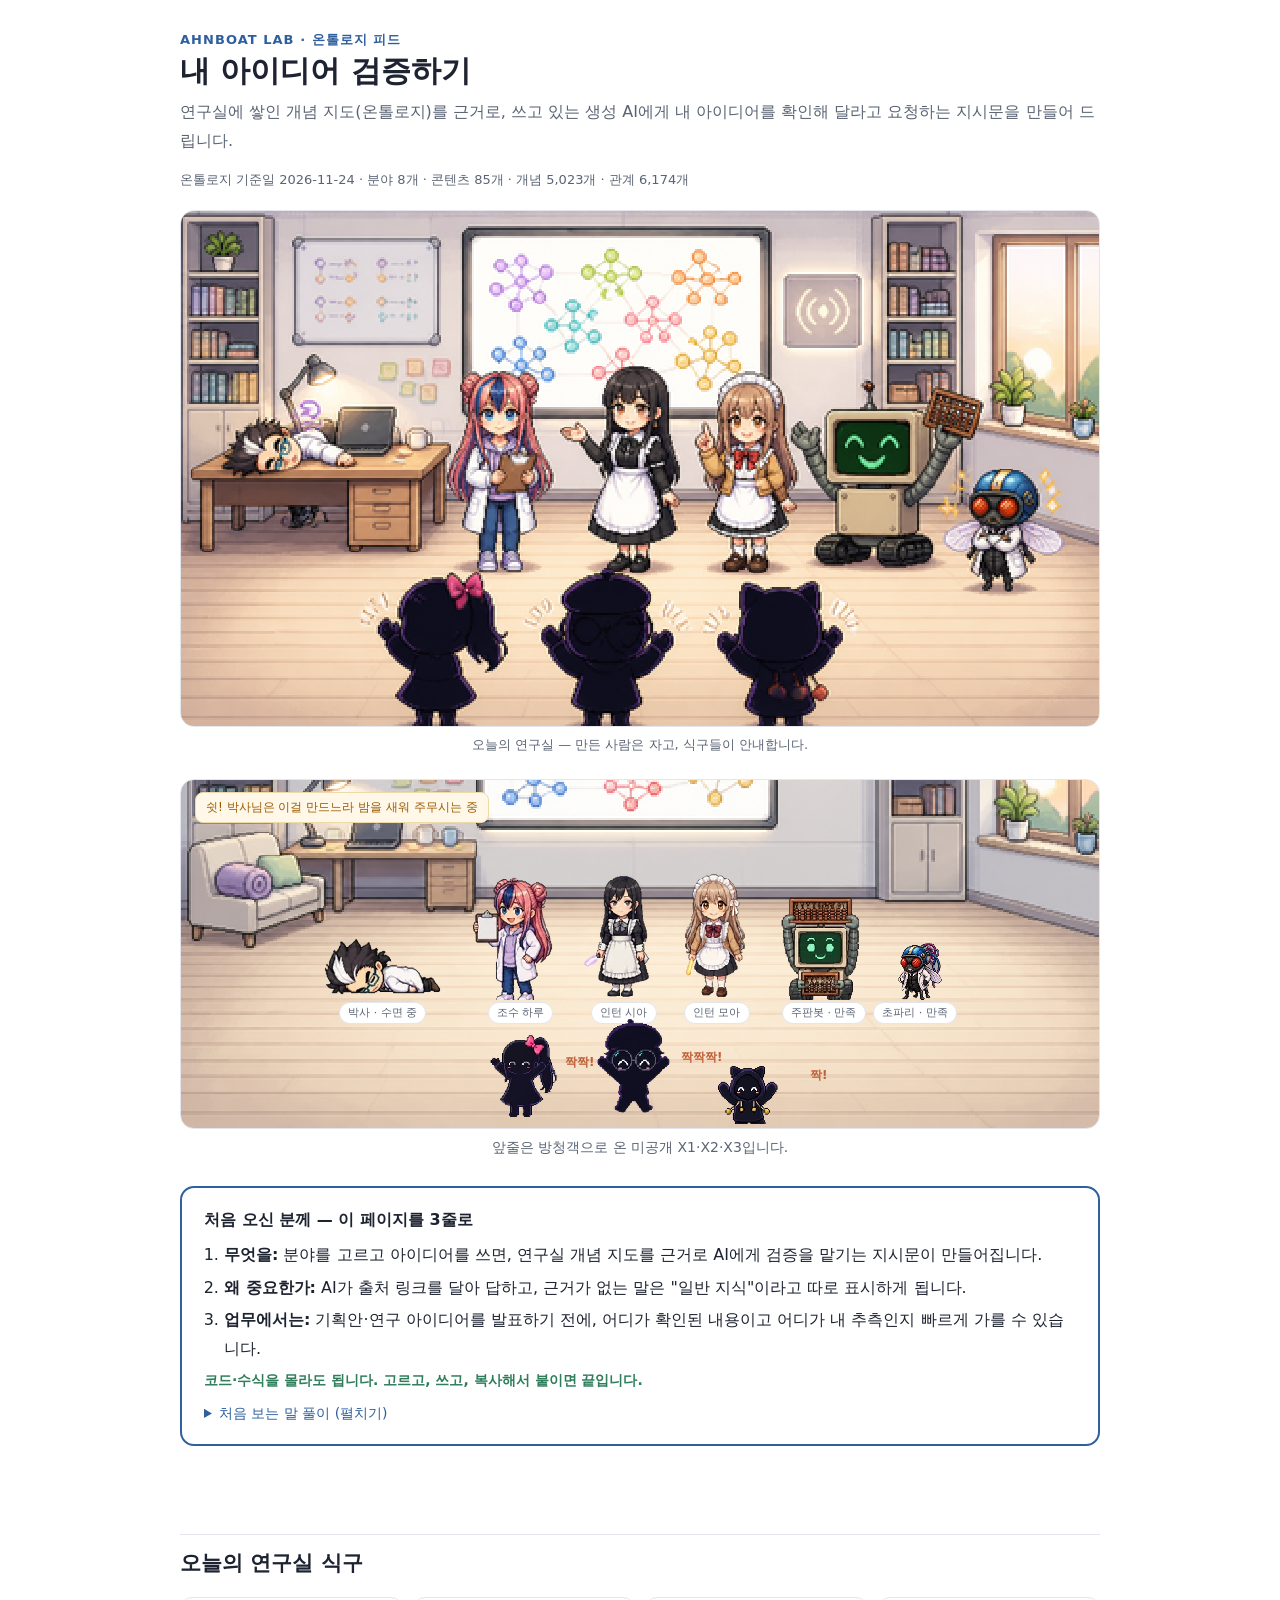
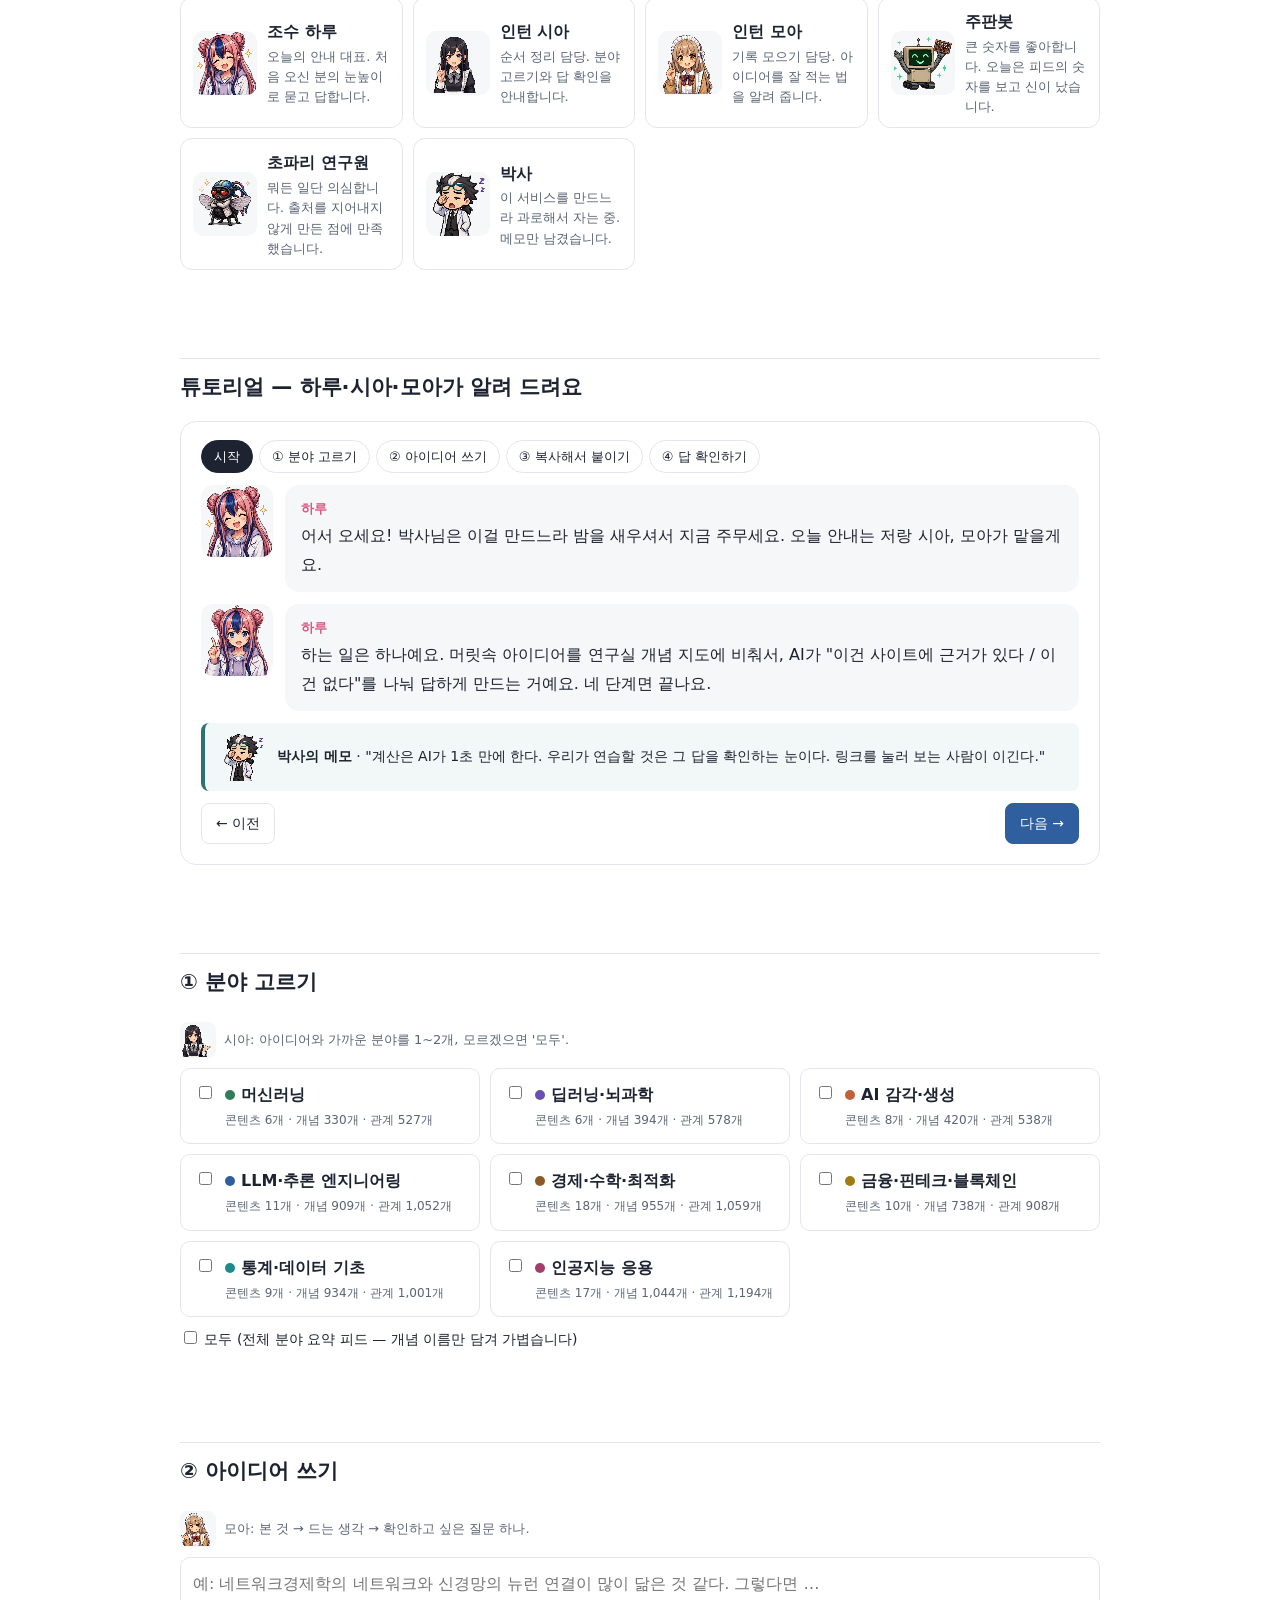
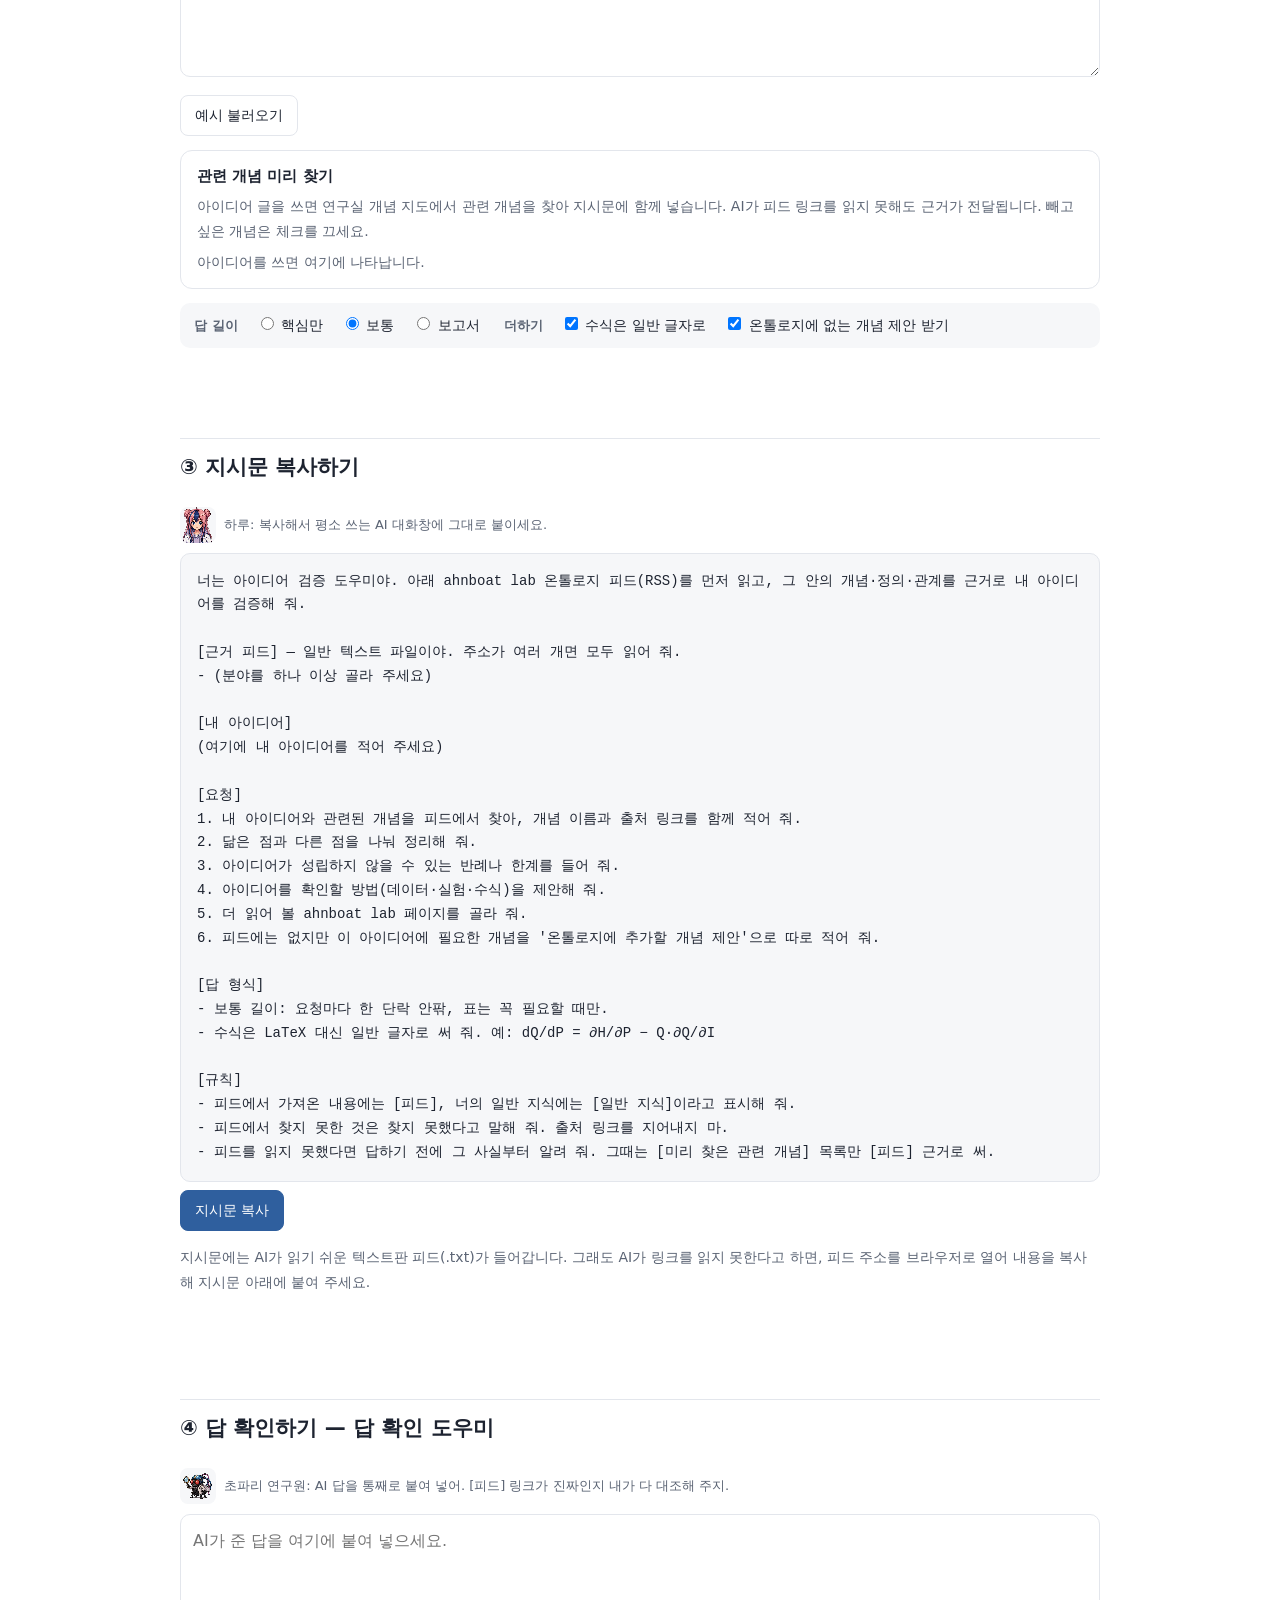
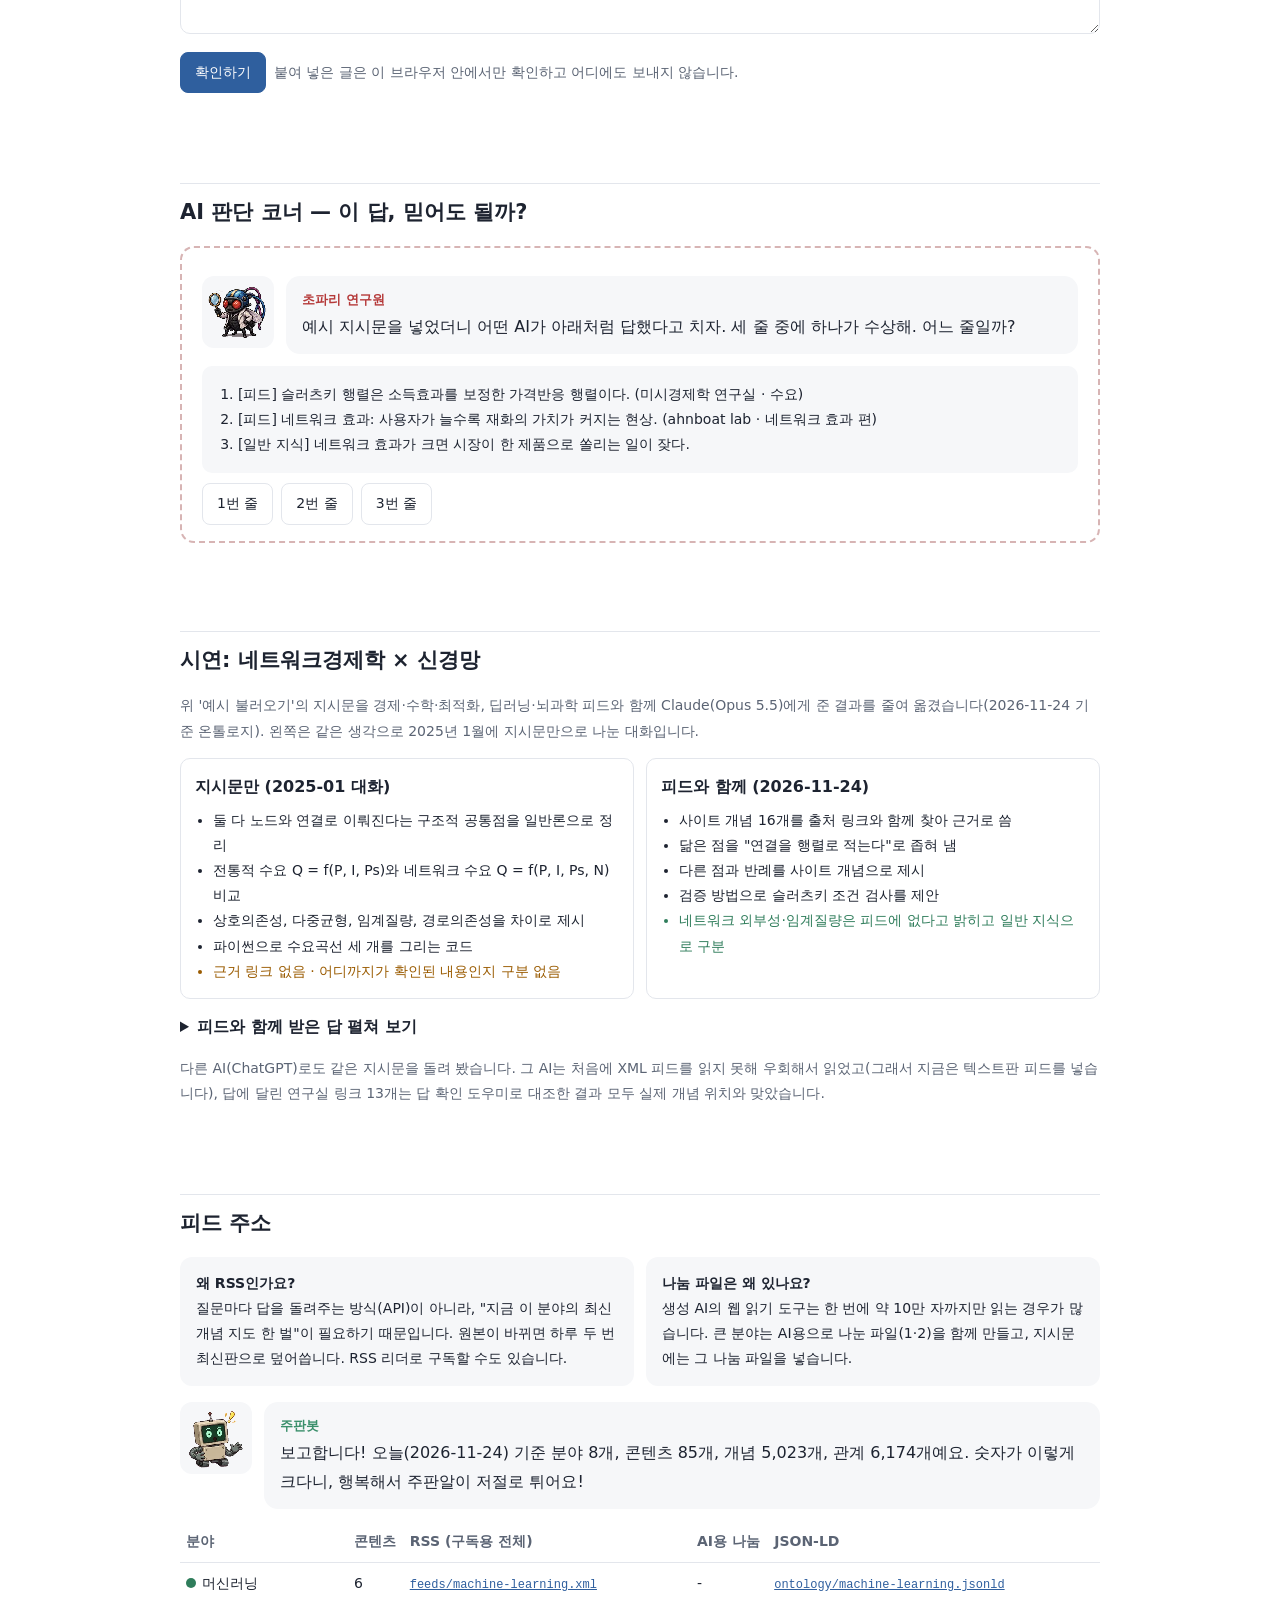
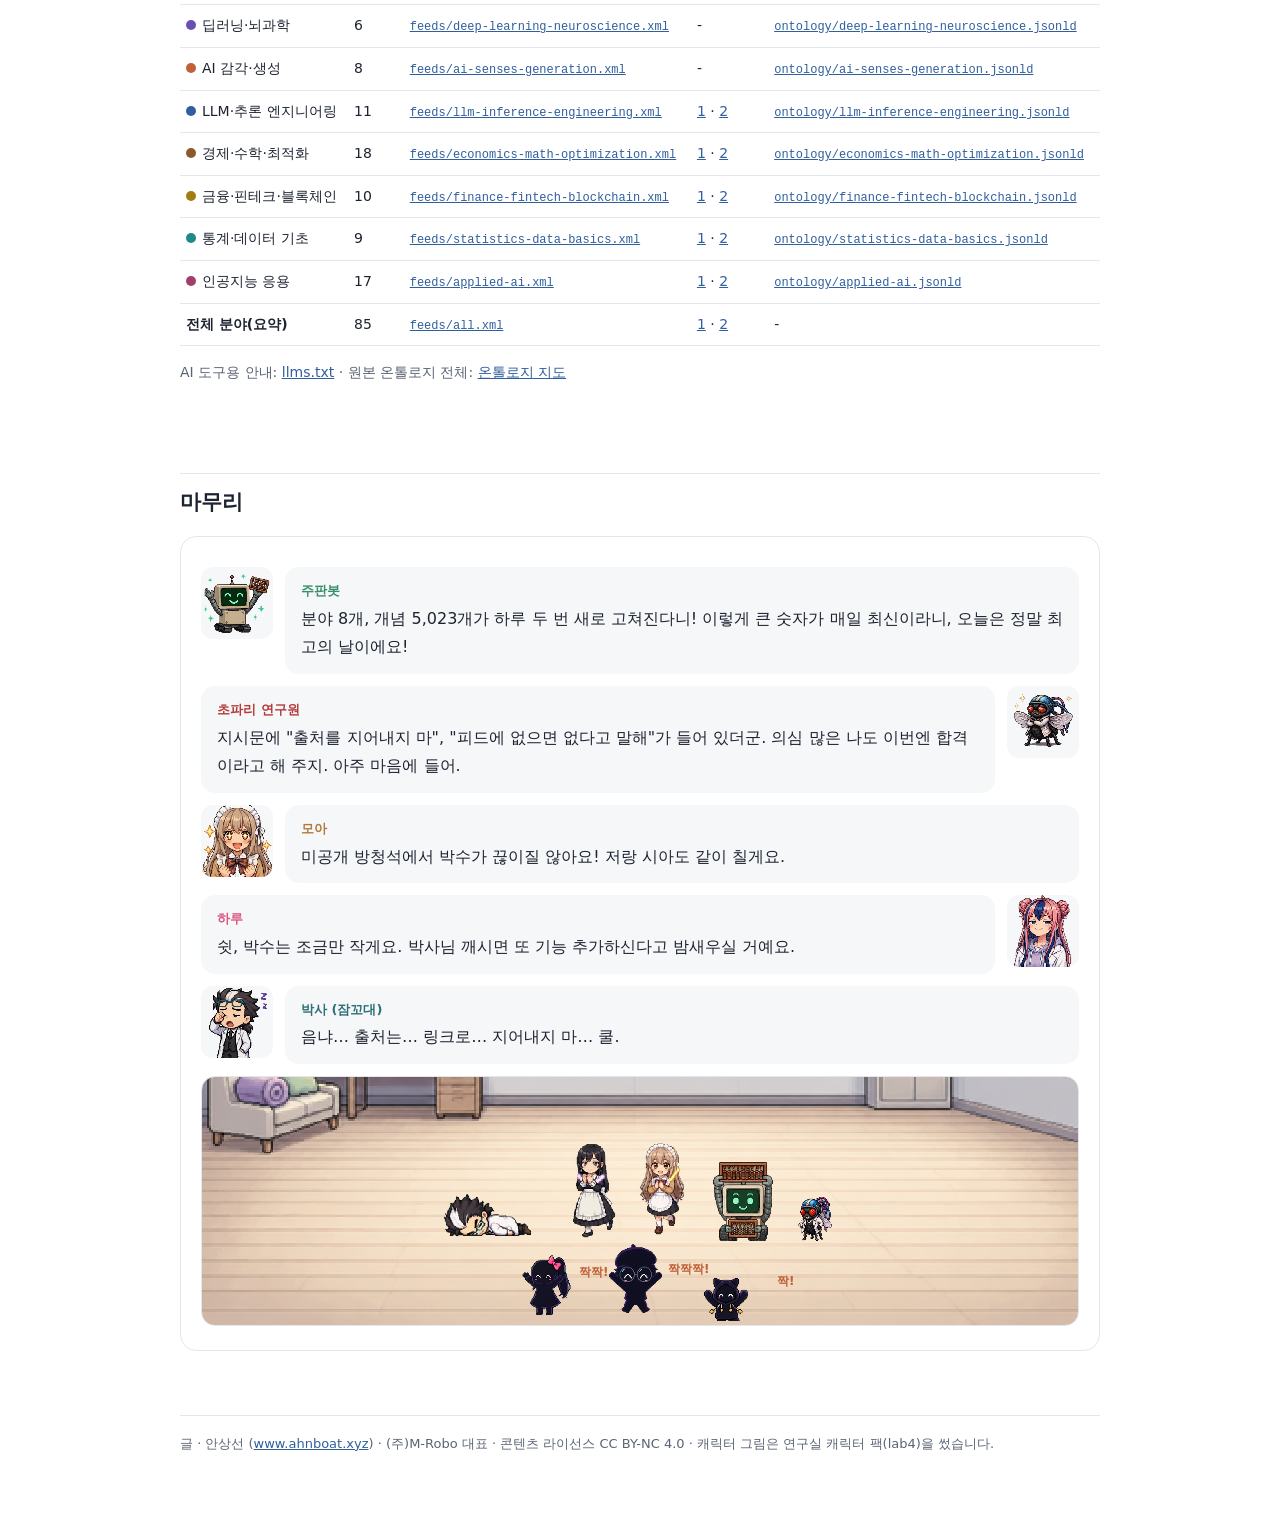
==== index.html @ a8c23343 "ChatGPT 시험 반영: 텍스트판 피드, 관련 개념 미리 찾기(지시문에 직접 넣기), 답 형식 선택, 답 확인 도우미, 시연 문장 바로잡기" ====
<!DOCTYPE html>
<html lang="ko">
<head>
<meta charset="utf-8">
<meta name="viewport" content="width=device-width, initial-scale=1">
<title>내 아이디어 검증하기 — ahnboat lab 온톨로지 피드</title>
<meta name="description" content="ahnboat lab 공개 콘텐츠의 최신 온톨로지를 분야별 RSS로 받아, 생성 AI에게 내 아이디어를 검증해 달라고 요청하는 지시문을 만듭니다. 하루·시아·모아가 사용법을 안내합니다.">
<meta property="og:title" content="내 아이디어 검증하기 — ahnboat lab 온톨로지 피드">
<meta property="og:description" content="분야를 고르고 아이디어를 쓰면, 연구실 개념 지도를 근거로 AI에게 검증을 맡기는 지시문이 만들어집니다.">
<meta property="og:image" content="https://adminmrobo.github.io/ahnboat_ontology_feed/assets/og.png">
<meta property="og:type" content="website">
<link rel="alternate" type="application/rss+xml" title="ahnboat lab 온톨로지 — 전체 분야" href="feeds/all.xml">
<style>
  :root { --ink:#1d2330; --sub:#5b6474; --line:#e3e6ec; --soft:#f6f7f9; --accent:#2f5f9e;
          --asst:#d9577f; --sia:#3f4654; --moa:#b07a3c; --robo:#3a8f6b; --fly:#b53a3a; --doc:#2f6f78; }
  * { box-sizing:border-box; }
  html { scroll-behavior:smooth; }
  body { margin:0; background:#fff; color:var(--ink); font:16px/1.8 "Pretendard","Apple SD Gothic Neo","Malgun Gothic",system-ui,sans-serif; }
  main { max-width:960px; margin:0 auto; padding:28px 20px 80px; }
  h1 { font-size:30px; line-height:1.35; margin:0 0 6px; }
  h2 { font-size:21px; margin:88px 0 14px; padding-top:10px; border-top:1px solid var(--line); }
  h3 { font-size:16px; margin:0 0 6px; }
  .kicker { font-size:13px; letter-spacing:.08em; color:var(--accent); font-weight:700; }
  .lead { color:var(--sub); margin:0 0 6px; }
  .meta { font-size:13px; color:var(--sub); }
  .note { font-size:14px; color:var(--sub); }
  a { color:var(--accent); }
  .px { image-rendering:pixelated; image-rendering:crisp-edges; }
  .cover { margin:18px 0 0; }
  .cover img { display:block; width:100%; height:auto; aspect-ratio:16/9; border-radius:14px; border:1px solid var(--line); image-rendering:pixelated; }
  .cover figcaption { font-size:13px; color:var(--sub); text-align:center; margin-top:6px; }

  /* 무대 */
  .stage { position:relative; height:350px; margin:22px 0 6px; border-radius:14px; background:linear-gradient(#fff 0 72%, #f3f1ec 72% 100%); border:1px solid var(--line); overflow:hidden; }
  .stage .row { position:absolute; left:0; right:0; display:flex; align-items:flex-end; justify-content:center; gap:6px; }
  .stage .back { bottom:104px; }
  .stage .front { bottom:4px; gap:26px; }
  .spr { background-repeat:no-repeat; flex:none; }
  .fig { position:relative; display:flex; flex-direction:column; align-items:center; }
  .tag { font-size:11px; color:var(--sub); background:#fff; border:1px solid var(--line); border-radius:99px; padding:0 8px; margin-top:2px; white-space:nowrap; }
  .zzz { position:absolute; left:62%; bottom:58px; font-weight:800; color:#6a4fb3; pointer-events:none; }
  .zzz span { position:absolute; opacity:0; animation:zz 3s infinite; }
  .zzz span:nth-child(2) { animation-delay:1s; } .zzz span:nth-child(3) { animation-delay:2s; }
  @keyframes zz { 0% { opacity:0; transform:translate(0,10px) scale(.7); } 30% { opacity:1; } 100% { opacity:0; transform:translate(18px,-34px) scale(1.25); } }
  .clap { position:absolute; bottom:42%; right:-34px; font-size:12px; font-weight:700; color:#c0613a; animation:pop 1.2s infinite; }
  @keyframes pop { 0%,100% { transform:translateY(0); opacity:.4; } 50% { transform:translateY(-6px); opacity:1; } }
  .sign { position:absolute; left:14px; top:12px; font-size:12px; background:#fff7e8; color:#9a5b00; border:1px solid #f0d9a8; border-radius:8px; padding:4px 10px; }

  /* 3줄 상자 */
  .three { border:2px solid var(--accent); border-radius:14px; padding:18px 22px; margin-top:26px; }
  .three ol { margin:6px 0 4px; padding-left:20px; }
  .three li { margin:4px 0; }
  .three .free { font-size:14px; color:#2f7d5b; font-weight:600; }
  details.abbr { margin-top:8px; font-size:14px; }
  details.abbr summary { cursor:pointer; color:var(--accent); }
  details.abbr dl { display:grid; grid-template-columns:110px 1fr; gap:4px 12px; margin:8px 0 0; }
  details.abbr dt { font-weight:700; }
  details.abbr dd { margin:0; color:var(--sub); }

  /* 등장인물 */
  .cast { display:grid; grid-template-columns:repeat(auto-fill,minmax(210px,1fr)); gap:10px; }
  .who { display:flex; gap:10px; align-items:center; border:1px solid var(--line); border-radius:12px; padding:10px 12px; }
  .who img { width:64px; height:64px; border-radius:10px; background:var(--soft); flex:none; }
  .who b { display:block; }
  .who span { font-size:13px; color:var(--sub); line-height:1.55; display:block; }

  /* 말풍선 */
  .say { display:flex; gap:12px; align-items:flex-start; margin:12px 0; }
  .say img { width:72px; height:72px; border-radius:12px; background:var(--soft); flex:none; }
  .say .bub { position:relative; background:var(--soft); border-radius:14px; padding:12px 16px; flex:1; }
  .say .bub b { display:block; font-size:13px; margin-bottom:2px; }
  .say.r { flex-direction:row-reverse; }
  .c-asst b { color:var(--asst); } .c-sia b { color:var(--sia); } .c-moa b { color:var(--moa); }
  .c-robo b { color:var(--robo); } .c-fly b { color:var(--fly); } .c-doc b { color:var(--doc); }

  /* 튜토리얼 */
  .tut { border:1px solid var(--line); border-radius:16px; padding:18px 20px 20px; }
  .tabs { display:flex; gap:6px; flex-wrap:wrap; margin-bottom:6px; }
  .tabs button { border-radius:99px; padding:4px 12px; font-size:13px; }
  .tabs button.on { background:var(--ink); color:#fff; border-color:var(--ink); }
  .tstep { display:none; }
  .tstep.on { display:block; }
  .tnav { display:flex; justify-content:space-between; margin-top:12px; gap:8px; flex-wrap:wrap; }
  .memo { background:#f2f7f7; border-left:4px solid var(--doc); border-radius:8px; padding:10px 14px; font-size:14px; margin-top:10px; display:flex; gap:10px; align-items:center; }
  .memo img { width:48px; height:48px; flex:none; }

  /* 도구 */
  .tool { scroll-margin-top:16px; border-radius:14px; transition:box-shadow .3s, background .3s; padding:2px 0; }
  .tool.flash { box-shadow:0 0 0 4px #ffd36b; background:#fffbea; }
  .fields { display:grid; grid-template-columns:repeat(auto-fill,minmax(260px,1fr)); gap:10px; }
  .field { border:1px solid var(--line); border-radius:10px; padding:12px 14px; cursor:pointer; display:flex; gap:10px; align-items:flex-start; background:#fff; }
  .field:hover { border-color:#c4cad6; }
  .field.on { border-color:var(--accent); background:#f3f7fd; }
  .field input { margin-top:5px; }
  .dot { width:10px; height:10px; border-radius:50%; display:inline-block; margin-right:6px; }
  .field .name { font-weight:600; }
  .field .n { font-size:12px; color:var(--sub); }
  .all { display:block; margin:10px 0 0; font-size:14px; }
  .warn { font-size:13px; color:#9a5b00; background:#fff7e8; border-radius:8px; padding:8px 12px; margin-top:10px; display:none; }
  textarea { width:100%; min-height:120px; font:inherit; padding:12px; border:1px solid var(--line); border-radius:10px; resize:vertical; }
  .row2 { display:flex; gap:8px; flex-wrap:wrap; margin-top:8px; align-items:center; }
  button { font:inherit; font-size:14px; border:1px solid var(--line); background:#fff; border-radius:8px; padding:7px 14px; cursor:pointer; color:var(--ink); }
  button.primary { background:var(--accent); border-color:var(--accent); color:#fff; }
  button:hover { filter:brightness(0.97); }
  pre { white-space:pre-wrap; word-break:break-word; background:var(--soft); border:1px solid var(--line); border-radius:10px; padding:16px; font:14px/1.7 ui-monospace,"D2Coding",Menlo,monospace; margin:0; }
  .hint { font-size:13px; color:var(--sub); display:flex; gap:8px; align-items:center; margin:4px 0 10px; }
  .hint img { width:36px; height:36px; border-radius:8px; background:var(--soft); }

  /* 관련 개념 미리 찾기 · 답 형식 · 답 확인 도우미 */
  .found { margin-top:14px; border:1px solid var(--line); border-radius:12px; padding:12px 16px; }
  .found h3 { font-size:15px; margin:0 0 4px; }
  .found .list { display:grid; gap:4px; margin-top:6px; font-size:14px; }
  .found label { display:flex; gap:8px; align-items:flex-start; line-height:1.5; }
  .found label small { color:var(--sub); }
  .found .other { margin-top:10px; padding-top:8px; border-top:1px dashed var(--line); }
  .found .addf { font-size:12px; padding:1px 8px; margin-left:4px; }
  .fmt { margin-top:14px; display:flex; gap:8px 18px; flex-wrap:wrap; font-size:14px; align-items:center; background:var(--soft); border-radius:10px; padding:10px 14px; }
  .fmt b { font-size:13px; color:var(--sub); }
  .chk table { margin-top:10px; }
  .chk .st { white-space:nowrap; font-weight:700; }
  .ok { color:#2f7d5b; } .mid { color:#9a5b00; } .bad { color:#b53a3a; }
  .tally { display:flex; gap:10px; flex-wrap:wrap; margin-top:10px; }
  .tally span { background:var(--soft); border-radius:99px; padding:2px 12px; font-size:13px; }

  /* AI 판단 코너 */
  .judge { border:2px dashed #d7b4b4; border-radius:14px; padding:16px 20px; }
  .ans { background:var(--soft); border-radius:10px; padding:12px 16px; font-size:14px; }
  .ans ol { margin:4px 0; padding-left:20px; }
  .opts { display:flex; gap:8px; flex-wrap:wrap; margin-top:10px; }
  .fb { display:none; margin-top:10px; }

  table { width:100%; border-collapse:collapse; font-size:14px; }
  th, td { text-align:left; padding:8px 6px; border-bottom:1px solid var(--line); vertical-align:top; }
  th { color:var(--sub); font-weight:600; }
  td code { font-size:12px; word-break:break-all; }
  .cmp { display:grid; grid-template-columns:1fr 1fr; gap:12px; }
  .cmp > div { border:1px solid var(--line); border-radius:10px; padding:14px; font-size:14px; }
  .why { display:grid; grid-template-columns:1fr 1fr; gap:12px; }
  .why > div { background:var(--soft); border-radius:12px; padding:14px 16px; font-size:14px; }

  /* 아웃트로 */
  .outro { border-radius:16px; border:1px solid var(--line); padding:18px 20px; }
  .outro .stage { height:250px; margin-top:12px; }
  .outro .stage .back { bottom:84px; }

  footer { margin-top:64px; font-size:13px; color:var(--sub); border-top:1px solid var(--line); padding-top:16px; }
  @media (max-width:860px) { .cmp, .why { grid-template-columns:1fr; } }
  @media (max-width:640px) {
    h1 { font-size:24px; } h2 { margin-top:64px; }
    .stage { height:220px; } .outro .stage { height:190px; }
    .stage .back { bottom:62px; } .outro .stage .back { bottom:52px; }
    .stage .tag { display:none; } .stage .front { gap:30px; } .zzz { bottom:20px; font-size:11px; } .clap { font-size:10px; right:-26px; }
    .legend { display:block !important; }
    .say img { width:56px; height:56px; }
  }
  @media (prefers-reduced-motion: reduce) { .zzz span, .clap { animation:none; opacity:1; } html { scroll-behavior:auto; } }
</style>
</head>
<body>
<main>
  <div class="kicker">AHNBOAT LAB · 온톨로지 피드</div>
  <h1>내 아이디어 검증하기</h1>
  <p class="lead">연구실에 쌓인 개념 지도(온톨로지)를 근거로, 쓰고 있는 생성 AI에게 내 아이디어를 확인해 달라고 요청하는 지시문을 만들어 드립니다.</p>
  <p class="meta" id="meta">온톨로지 기준일을 불러오는 중…</p>

  <figure class="cover">
    <img src="assets/cover.webp" width="480" height="270" alt="밤새 서비스를 만든 박사는 책상에 엎드려 자고, 하루·시아·모아가 개념 지도 화면 앞에서 안내하고, 주판봇과 초파리 연구원이 만족해하며, 미공개 X1·X2·X3이 박수를 치는 연구실 픽셀 그림">
    <figcaption>오늘의 연구실 — 만든 사람은 자고, 식구들이 안내합니다.</figcaption>
  </figure>

  <!-- 히어로 무대 -->
  <div class="stage" id="hero" aria-label="연구실 무대: 하루·시아·모아가 안내하고, 주판봇과 초파리 연구원이 만족해하며, 미공개 X1·X2·X3이 박수를 칩니다. 박사는 뒤에서 자고 있습니다.">
    <div class="sign">쉿! 박사님은 이걸 만드느라 밤을 새워 주무시는 중</div>
    <div class="row back">
      <div class="fig" style="margin-right:18px"><div class="spr px" data-s="doc" data-f="8" data-r="1.00"></div><div class="zzz"><span>Z</span><span>z</span><span>Z</span></div><div class="tag">박사 · 수면 중</div></div>
      <div class="fig"><div class="spr px" data-s="asst" data-f="3,4" data-fps="1.5" data-r="0.90"></div><div class="tag">조수 하루</div></div>
      <div class="fig"><div class="spr px" data-s="sia" data-f="1,2,3,4" data-fps="2" data-r="0.88"></div><div class="tag">인턴 시아</div></div>
      <div class="fig"><div class="spr px" data-s="moa" data-f="1,2,3,4" data-fps="2" data-r="0.84"></div><div class="tag">인턴 모아</div></div>
      <div class="fig" style="margin-left:14px"><div class="spr px" data-s="robo" data-f="1,2,3,4" data-fps="4" data-r="0.72"></div><div class="tag">주판봇 · 만족</div></div>
      <div class="fig"><div class="spr px" data-s="fly" data-f="1,2" data-fps="1.5" data-r="0.41"></div><div class="tag">초파리 · 만족</div></div>
    </div>
    <div class="row front">
      <div class="fig"><span class="clap" >짝짝!</span><div class="spr px" data-s="x1" data-f="5,6,7,8" data-fps="5" data-r="0.62"></div></div>
      <div class="fig"><span class="clap" style="animation-delay:.3s">짝짝짝!</span><div class="spr px" data-s="x2" data-f="5,6,7,8" data-fps="5" data-r="0.68"></div></div>
      <div class="fig"><span class="clap" style="animation-delay:.6s">짝!</span><div class="spr px" data-s="x3" data-f="5,6,7,8" data-fps="5" data-r="0.46"></div></div>
    </div>
  </div>
  <p class="note" style="text-align:center;margin:0"><span class="legend" style="display:none">왼쪽부터 박사(수면 중) · 조수 하루 · 인턴 시아 · 인턴 모아 · 주판봇 · 초파리 연구원. </span>앞줄은 방청객으로 온 미공개 X1·X2·X3입니다.</p>

  <!-- 처음 오신 분께 -->
  <section class="three">
    <h3>처음 오신 분께 — 이 페이지를 3줄로</h3>
    <ol>
      <li><b>무엇을:</b> 분야를 고르고 아이디어를 쓰면, 연구실 개념 지도를 근거로 AI에게 검증을 맡기는 지시문이 만들어집니다.</li>
      <li><b>왜 중요한가:</b> AI가 출처 링크를 달아 답하고, 근거가 없는 말은 "일반 지식"이라고 따로 표시하게 됩니다.</li>
      <li><b>업무에서는:</b> 기획안·연구 아이디어를 발표하기 전에, 어디가 확인된 내용이고 어디가 내 추측인지 빠르게 가를 수 있습니다.</li>
    </ol>
    <div class="free">코드·수식을 몰라도 됩니다. 고르고, 쓰고, 복사해서 붙이면 끝입니다.</div>
    <details class="abbr">
      <summary>처음 보는 말 풀이 (펼치기)</summary>
      <dl>
        <dt>온톨로지</dt><dd>개념과 개념 사이의 관계를 적어 둔 지도. 예: "역전파는 경사하강법보다 먼저 알아야 한다".</dd>
        <dt>RSS</dt><dd>사이트가 "지금 최신 내용은 이것"이라고 내놓는 정해진 형식의 파일. 뉴스 구독에 흔히 씁니다.</dd>
        <dt>JSON-LD</dt><dd>같은 내용을 기계가 읽기 좋게 적은 형식. 사람은 RSS만 쓰면 됩니다.</dd>
        <dt>생성 AI</dt><dd>ChatGPT, Claude, Gemini처럼 글로 답하는 AI.</dd>
      </dl>
    </details>
  </section>

  <!-- 등장인물 -->
  <h2>오늘의 연구실 식구</h2>
  <div class="cast">
    <div class="who"><img class="px" src="assets/char/asst_spark.webp" alt="조수 하루"><div><b>조수 하루</b><span>오늘의 안내 대표. 처음 오신 분의 눈높이로 묻고 답합니다.</span></div></div>
    <div class="who"><img class="px" src="assets/char/sia_explain.webp" alt="인턴 시아"><div><b>인턴 시아</b><span>순서 정리 담당. 분야 고르기와 답 확인을 안내합니다.</span></div></div>
    <div class="who"><img class="px" src="assets/char/moa_report.webp" alt="인턴 모아"><div><b>인턴 모아</b><span>기록 모으기 담당. 아이디어를 잘 적는 법을 알려 줍니다.</span></div></div>
    <div class="who"><img class="px" src="assets/char/robo_happy.webp" alt="주판봇"><div><b>주판봇</b><span>큰 숫자를 좋아합니다. 오늘은 피드의 숫자를 보고 신이 났습니다.</span></div></div>
    <div class="who"><img class="px" src="assets/char/fly_arms.webp" alt="초파리 연구원"><div><b>초파리 연구원</b><span>뭐든 일단 의심합니다. 출처를 지어내지 않게 만든 점에 만족했습니다.</span></div></div>
    <div class="who"><img class="px" src="assets/char/doc_sleepy.webp" alt="박사"><div><b>박사</b><span>이 서비스를 만드느라 과로해서 자는 중. 메모만 남겼습니다.</span></div></div>
  </div>

  <!-- 튜토리얼 -->
  <h2 id="tutorial">튜토리얼 — 하루·시아·모아가 알려 드려요</h2>
  <div class="tut">
    <div class="tabs" id="tabs"></div>

    <div class="tstep" data-t="0" data-label="시작">
      <div class="say c-asst"><img class="px" src="assets/char/asst_spark.webp" alt="하루"><div class="bub"><b>하루</b>어서 오세요! 박사님은 이걸 만드느라 밤을 새우셔서 지금 주무세요. 오늘 안내는 저랑 시아, 모아가 맡을게요.</div></div>
      <div class="say c-asst"><img class="px" src="assets/char/asst_report.webp" alt="하루"><div class="bub"><b>하루</b>하는 일은 하나예요. 머릿속 아이디어를 연구실 개념 지도에 비춰서, AI가 "이건 사이트에 근거가 있다 / 이건 없다"를 나눠 답하게 만드는 거예요. 네 단계면 끝나요.</div></div>
      <div class="memo"><img class="px" src="assets/char/doc_sleepy.webp" alt="박사"><div><b>박사의 메모</b> · "계산은 AI가 1초 만에 한다. 우리가 연습할 것은 그 답을 확인하는 눈이다. 링크를 눌러 보는 사람이 이긴다."</div></div>
    </div>

    <div class="tstep" data-t="1" data-label="① 분야 고르기">
      <div class="say c-sia"><img class="px" src="assets/char/sia_explain.webp" alt="시아"><div class="bub"><b>시아</b>먼저 분야를 골라 주세요. 뉴스 앱에서 관심 주제를 고르는 것과 같아요. 아이디어와 가까운 분야를 1~2개 고르면 가장 정확해요.</div></div>
      <div class="say c-sia"><img class="px" src="assets/char/sia_guide.webp" alt="시아"><div class="bub"><b>시아</b>어느 분야인지 잘 모르겠으면 '모두'를 고르세요. 그때는 개념 이름만 담긴 가벼운 요약본이 들어가요. 분야가 많아지면 AI가 다 못 읽을 수 있어서, 주소가 4개를 넘으면 노란 경고가 떠요.</div></div>
      <div class="tnav"><button data-go="step1">① 분야 고르기로 가서 해 보기</button></div>
    </div>

    <div class="tstep" data-t="2" data-label="② 아이디어 쓰기">
      <div class="say c-moa"><img class="px" src="assets/char/moa_report.webp" alt="모아"><div class="bub"><b>모아</b>다음은 아이디어 적기예요. 길 필요 없어요. 한두 문단이면 충분해요. 저는 이렇게 모아 적는 걸 추천해요.</div></div>
      <div class="say c-moa"><img class="px" src="assets/char/moa_guide.webp" alt="모아"><div class="bub"><b>모아</b>① 내가 본 것(“A와 B가 닮았다”) ② 그래서 드는 생각(“그렇다면 C도 되지 않을까?”) ③ 확인하고 싶은 질문 하나. 이 순서로 쓰면 AI가 무엇을 확인할지 헷갈리지 않아요. 처음이면 '예시 불러오기'로 모양부터 보세요.</div></div>
      <div class="tnav"><button data-go="step2">② 아이디어 쓰기로 가서 해 보기</button><button data-example>예시 불러오기</button></div>
    </div>

    <div class="tstep" data-t="3" data-label="③ 복사해서 붙이기">
      <div class="say c-asst"><img class="px" src="assets/char/asst_report.webp" alt="하루"><div class="bub"><b>하루</b>아래에 지시문이 저절로 만들어져요. '지시문 복사'를 누르고, 평소 쓰는 AI 대화창에 그대로 붙이면 돼요. 피드 주소와 지켜야 할 규칙이 이미 다 들어 있어요.</div></div>
      <div class="say c-asst"><img class="px" src="assets/char/asst_smile.webp" alt="하루"><div class="bub"><b>하루</b>AI가 "링크를 열 수 없다"고 하면 당황하지 마세요. 아래 '피드 주소' 표에서 주소를 브라우저로 열고, 내용을 전부 복사해 지시문 밑에 붙이면 같은 효과가 나요.</div></div>
      <div class="tnav"><button data-go="step3">③ 지시문 복사로 가기</button></div>
    </div>

    <div class="tstep" data-t="4" data-label="④ 답 확인하기">
      <div class="say c-sia"><img class="px" src="assets/char/sia_signal.webp" alt="시아"><div class="bub"><b>시아</b>마지막으로 답을 확인해요. 세 가지만 보세요. ① 문장 앞에 [피드]와 [일반 지식] 표시가 있나 ② [피드] 문장의 링크를 하나쯤 눌러서 정말 그 내용이 있나 ③ "찾지 못했다"는 말이 있나.</div></div>
      <div class="say c-sia"><img class="px" src="assets/char/sia_proud.webp" alt="시아"><div class="bub"><b>시아</b>③은 나쁜 소식이 아니에요. AI가 정직하게 답했다는 뜻이고, 연구실에 아직 없는 주제를 찾았다는 뜻이기도 해요. 여기서 한 번 멈춰서 천천히 봐도 괜찮아요.</div></div>
      <div class="say c-sia"><img class="px" src="assets/char/sia_guide.webp" alt="시아"><div class="bub"><b>시아</b>②번은 직접 누르지 않아도 돼요. 받은 답을 '답 확인 도우미'에 붙여 넣으면 링크가 진짜 연구실 페이지를 가리키는지 한 번에 확인해 줘요.</div></div>
      <div class="tnav"><button data-go="step4">④ 답 확인 도우미로 가기</button><button data-go="judge">AI 판단 코너로 연습하기</button></div>
    </div>

    <div class="tnav"><button id="tprev">← 이전</button><button id="tnext" class="primary">다음 →</button></div>
  </div>

  <!-- 도구 -->
  <h2 id="step1">① 분야 고르기</h2>
  <div class="tool" id="tool1">
    <div class="hint"><img class="px" src="assets/char/sia_guide.webp" alt="">시아: 아이디어와 가까운 분야를 1~2개, 모르겠으면 '모두'.</div>
    <div class="fields" id="fields"></div>
    <label class="all"><input type="checkbox" id="all"> 모두 (전체 분야 요약 피드 — 개념 이름만 담겨 가볍습니다)</label>
    <div class="warn" id="warn">읽을 피드 주소가 4개를 넘었습니다. AI가 일부만 읽고 답할 수 있으니, 분야를 줄이거나 '모두'(요약)를 쓰는 편이 안전합니다.</div>
  </div>

  <h2 id="step2">② 아이디어 쓰기</h2>
  <div class="tool" id="tool2">
    <div class="hint"><img class="px" src="assets/char/moa_guide.webp" alt="">모아: 본 것 → 드는 생각 → 확인하고 싶은 질문 하나.</div>
    <textarea id="idea" placeholder="예: 네트워크경제학의 네트워크와 신경망의 뉴런 연결이 많이 닮은 것 같다. 그렇다면 …"></textarea>
    <div class="row2"><button data-example>예시 불러오기</button></div>
    <div class="found" id="found">
      <h3>관련 개념 미리 찾기</h3>
      <div class="note">아이디어 글을 쓰면 연구실 개념 지도에서 관련 개념을 찾아 지시문에 함께 넣습니다. AI가 피드 링크를 읽지 못해도 근거가 전달됩니다. 빼고 싶은 개념은 체크를 끄세요.</div>
      <div id="foundBody" class="note" style="margin-top:6px">아이디어를 쓰면 여기에 나타납니다.</div>
    </div>
    <div class="fmt">
      <b>답 길이</b>
      <label><input type="radio" name="len" value="short"> 핵심만</label>
      <label><input type="radio" name="len" value="mid" checked> 보통</label>
      <label><input type="radio" name="len" value="long"> 보고서</label>
      <b style="margin-left:6px">더하기</b>
      <label><input type="checkbox" id="optPlain" checked> 수식은 일반 글자로</label>
      <label><input type="checkbox" id="optNew" checked> 온톨로지에 없는 개념 제안 받기</label>
    </div>
  </div>

  <h2 id="step3">③ 지시문 복사하기</h2>
  <div class="tool" id="tool3">
    <div class="hint"><img class="px" src="assets/char/asst_smile.webp" alt="">하루: 복사해서 평소 쓰는 AI 대화창에 그대로 붙이세요.</div>
    <pre id="prompt"></pre>
    <div class="row2"><button class="primary" id="copy">지시문 복사</button><span class="note" id="copied"></span></div>
    <p class="note">지시문에는 AI가 읽기 쉬운 텍스트판 피드(.txt)가 들어갑니다. 그래도 AI가 링크를 읽지 못한다고 하면, 피드 주소를 브라우저로 열어 내용을 복사해 지시문 아래에 붙여 주세요.</p>
  </div>

  <h2 id="step4">④ 답 확인하기 — 답 확인 도우미</h2>
  <div class="tool chk" id="tool4">
    <div class="hint"><img class="px" src="assets/char/fly_magnify.webp" alt="">초파리 연구원: AI 답을 통째로 붙여 넣어. [피드] 링크가 진짜인지 내가 다 대조해 주지.</div>
    <textarea id="answer" placeholder="AI가 준 답을 여기에 붙여 넣으세요."></textarea>
    <div class="row2"><button class="primary" id="checkBtn">확인하기</button><span class="note">붙여 넣은 글은 이 브라우저 안에서만 확인하고 어디에도 보내지 않습니다.</span></div>
    <div id="checkOut"></div>
  </div>

  <!-- AI 판단 코너 -->
  <h2 id="judge">AI 판단 코너 — 이 답, 믿어도 될까?</h2>
  <div class="judge tool" id="tooljudge">
    <div class="say c-fly"><img class="px" src="assets/char/fly_magnify.webp" alt="초파리 연구원"><div class="bub"><b>초파리 연구원</b>예시 지시문을 넣었더니 어떤 AI가 아래처럼 답했다고 치자. 세 줄 중에 하나가 수상해. 어느 줄일까?</div></div>
    <div class="ans">
      <ol>
        <li>[피드] 슬러츠키 행렬은 소득효과를 보정한 가격반응 행렬이다. (미시경제학 연구실 · 수요)</li>
        <li>[피드] 네트워크 효과: 사용자가 늘수록 재화의 가치가 커지는 현상. (ahnboat lab · 네트워크 효과 편)</li>
        <li>[일반 지식] 네트워크 효과가 크면 시장이 한 제품으로 쏠리는 일이 잦다.</li>
      </ol>
    </div>
    <div class="opts"><button data-a="1">1번 줄</button><button data-a="2">2번 줄</button><button data-a="3">3번 줄</button></div>
    <div class="fb" id="fbok">
      <div class="say c-fly"><img class="px" src="assets/char/fly_point.webp" alt="초파리 연구원"><div class="bub"><b>초파리 연구원</b>맞아, 2번이야. 두 피드 어디에도 '네트워크 효과' 개념은 없어(2026-11-24 기준). 그런데 [피드]라고 붙이고 그럴듯한 편 이름까지 댔지. 출처를 지어낸 거야. 이럴 땐 "그 링크를 그대로 보여 줘"라고 되물어 봐.</div></div>
      <div class="say c-asst r"><img class="px" src="assets/char/asst_spark.webp" alt="하루"><div class="bub"><b>하루</b>3번은 [일반 지식]이라고 스스로 밝혔으니 괜찮은 줄이네요. 틀릴 수는 있어도 속이지는 않았어요!</div></div>
    </div>
    <div class="fb" id="fbno">
      <div class="say c-fly"><img class="px" src="assets/char/fly_arms.webp" alt="초파리 연구원"><div class="bub"><b>초파리 연구원</b>그 줄은 괜찮아. 1번은 피드에 실제로 있는 개념이고, 3번은 [일반 지식]이라고 스스로 밝혔지. [피드]라고 붙어 있는데 피드에 없는 줄을 찾아봐. 처음엔 다들 여기서 오래 봐.</div></div>
    </div>
  </div>

  <h2>시연: 네트워크경제학 × 신경망</h2>
  <p class="note">위 '예시 불러오기'의 지시문을 경제·수학·최적화, 딥러닝·뇌과학 피드와 함께 Claude(Opus 5.5)에게 준 결과를 줄여 옮겼습니다(2026-11-24 기준 온톨로지). 왼쪽은 같은 생각으로 2025년 1월에 지시문만으로 나눈 대화입니다.</p>
  <div class="cmp">
    <div>
      <h3>지시문만 (2025-01 대화)</h3>
      <ul style="padding-left:18px;margin:0">
        <li>둘 다 노드와 연결로 이뤄진다는 구조적 공통점을 일반론으로 정리</li>
        <li>전통적 수요 Q = f(P, I, Ps)와 네트워크 수요 Q = f(P, I, Ps, N) 비교</li>
        <li>상호의존성, 다중균형, 임계질량, 경로의존성을 차이로 제시</li>
        <li>파이썬으로 수요곡선 세 개를 그리는 코드</li>
        <li style="color:#9a5b00">근거 링크 없음 · 어디까지가 확인된 내용인지 구분 없음</li>
      </ul>
    </div>
    <div>
      <h3>피드와 함께 (2026-11-24)</h3>
      <ul style="padding-left:18px;margin:0">
        <li>사이트 개념 16개를 출처 링크와 함께 찾아 근거로 씀</li>
        <li>닮은 점을 "연결을 행렬로 적는다"로 좁혀 냄</li>
        <li>다른 점과 반례를 사이트 개념으로 제시</li>
        <li>검증 방법으로 슬러츠키 조건 검사를 제안</li>
        <li style="color:#2f7d5b">네트워크 외부성·임계질량은 피드에 없다고 밝히고 일반 지식으로 구분</li>
      </ul>
    </div>
  </div>
  <details style="margin-top:14px">
    <summary style="cursor:pointer;font-weight:600">피드와 함께 받은 답 펼쳐 보기</summary>
    <div style="font-size:14px;margin-top:10px">
      <p><b>1. 관련 개념</b></p>
      <ul>
        <li>[피드] 신경망 쪽: <a href="https://adminmrobo.github.io/AI_Model_Review_Fruit_fly_special/1_fruitfly_brain_deep_learning.html#lv1">가중치</a> — 입력을 얼마나 크게 들을지 정하는 값, 시냅스의 강도에 해당 · <a href="https://adminmrobo.github.io/neural_network_atlas/1_neural_network_atlas_chart.html#kg">커넥톰</a> — 뉴런과 시냅스 연결의 배선도, 구조일 뿐 세기는 따로 필요 · <a href="https://adminmrobo.github.io/neural_network_atlas/2_neural_network_atlas_after.html#m-fly-connectome-lif">초파리 커넥톰 뇌 모형</a> — 배선도를 연결 행렬로 씀 · <a href="https://adminmrobo.github.io/neural_network_atlas/2_neural_network_atlas_after.html#m-gnn">그래프 신경망</a> — 이웃끼리 메시지를 주고받으며 각 점의 표현을 고침</li>
        <li>[피드] 경제 연결망 쪽: <a href="https://adminmrobo.github.io/fof-money-meridian-/02_fof_who_to_whom.html#lv2">거래상대방 행렬</a> — 행은 보유자, 열은 발행자 · <a href="https://adminmrobo.github.io/fof-money-meridian-/02_fof_who_to_whom.html#lv4">전염 경로</a> · <a href="https://adminmrobo.github.io/fof-money-meridian-/03_fof_between_stations.html#lv3">금융망 상전이</a> — 작은 충격엔 촘촘한 연결이 안정을 높이지만 어느 지점을 넘으면 같은 연결이 전파 경로가 됨 · <a href="https://adminmrobo.github.io/fof-money-meridian-/03_fof_between_stations.html#lv3">청산 벡터 모형</a></li>
        <li>[피드] 수요 쪽: <a href="https://adminmrobo.github.io/micro_economics/01_consumer_choice.html#lv2">마셜 수요</a> · <a href="https://adminmrobo.github.io/micro_economics/01_consumer_choice.html#lv3">힉스 수요</a> · <a href="https://adminmrobo.github.io/micro_economics/01_consumer_choice.html#lv3">대체효과·소득효과</a> · <a href="https://adminmrobo.github.io/micro_economics/v2/10_consumer_surplus.html#lv3">힉스 분해</a> · <a href="https://adminmrobo.github.io/micro_economics/v2/09_demand.html#lv3">슬러츠키 행렬</a> — 소득효과를 보정한 가격반응 행렬, 대칭·음의 준정부호 · <a href="https://adminmrobo.github.io/micro_economics/v2/24_externalities.html#lv1">금전적 외부성</a> — 가격을 통해 남에게 주는 영향, 비효율의 원인은 아님</li>
        <li>[찾지 못함] 네트워크 외부성, 네트워크 효과, 임계질량은 두 피드에 없습니다. 이 부분은 [일반 지식]입니다.</li>
      </ul>
      <p><b>2. 닮은 점과 다른 점</b></p>
      <ul>
        <li>닮은 점 [피드]: 두 쪽 모두 연결을 행렬로 적습니다. 경제는 거래상대방 행렬, 신경망은 커넥톰을 연결 행렬로 씁니다. 연결의 세기(채권액 / 가중치)가 결과를 정하고, 충격이나 신호가 연결을 따라 번진다는 점도 같습니다.</li>
        <li>다른 점 [피드 + 일반 지식]: 신경망의 가중치는 오차를 줄이도록 학습으로 바뀌지만, 수요 쪽 연결은 소비자의 선택(효용극대화)으로 생깁니다. 그래서 수요에는 슬러츠키 행렬의 대칭·음의 준정부호 같은 합리성 조건이 붙고, 신경망 가중치에는 그런 조건이 없습니다.</li>
        <li>주의 [피드]: 커넥톰 항목이 말하듯 배선도(구조)만으로는 부족하고 연결의 세기가 따로 필요합니다. 네트워크 크기 N 하나로 수요를 설명하는 것도 같은 한계를 가질 수 있습니다.</li>
      </ul>
      <p><b>3. 반례·한계</b></p>
      <ul>
        <li>[피드] 금융망 상전이: 연결이 늘면 늘 좋아지는 것이 아니라 어느 지점을 넘으면 위험 전파로 바뀝니다. "사용자가 많을수록 가치가 커진다"는 네트워크 효과의 반대 방향도 가능하다는 반례입니다.</li>
        <li>[피드 + 일반 지식] 금전적 외부성은 비효율의 원인이 아니므로, 네트워크 효과 가운데 가격을 거쳐 전해지는 부분은 시장 실패로 보기 어렵습니다.</li>
      </ul>
      <p><b>4. 확인 방법</b> [일반 지식]</p>
      <ul>
        <li>소비자 연결망을 그래프로 놓고 그래프 신경망으로 수요를 예측해, 마셜 수요 모형과 예측력을 비교합니다.</li>
        <li>추정한 가격반응 행렬이 슬러츠키 조건(대칭·음의 준정부호)을 만족하는지 검사합니다. 네트워크 효과가 크면 이 조건이 깨지는지가 핵심 확인 지점입니다.</li>
        <li>연결 데이터는 피드의 <a href="https://adminmrobo.github.io/fof-money-meridian-/02_fof_who_to_whom.html#lv4">상호연계비율</a>처럼 한국은행 상세자금순환표에서 구할 수 있습니다.</li>
      </ul>
      <p><b>5. 더 읽을 페이지</b>: <a href="https://adminmrobo.github.io/micro_economics/01_consumer_choice.html">미시경제학 연구실 · 소비자 선택</a> · <a href="https://adminmrobo.github.io/micro_economics/v2/09_demand.html">수요</a> · <a href="https://adminmrobo.github.io/micro_economics/v2/24_externalities.html">외부성</a> · <a href="https://adminmrobo.github.io/fof-money-meridian-/03_fof_between_stations.html">돈의 경맥 3</a> · <a href="https://adminmrobo.github.io/AI_Model_Review_Fruit_fly_special/1_fruitfly_brain_deep_learning.html">초파리 특별편 1</a> · <a href="https://adminmrobo.github.io/neural_network_atlas/2_neural_network_atlas_after.html">신경망 구조 도감 2</a></p>
      <p class="note">덤으로 얻은 것: 고른 두 분야에는 '네트워크 효과·네트워크 외부성' 개념이 없었습니다. 사이트 전체로 넓히면 금융·핀테크 쪽에 '네트워크 효과'가 하나 있고, '네트워크 외부성'은 아직 어디에도 없습니다. 아이디어 검증이 곧 다음 콘텐츠 후보 찾기가 됩니다. (지금은 '관련 개념 미리 찾기'가 고르지 않은 분야의 개념도 알려 줍니다.)</p>
    </div>
  </details>
  <p class="note">다른 AI(ChatGPT)로도 같은 지시문을 돌려 봤습니다. 그 AI는 처음에 XML 피드를 읽지 못해 우회해서 읽었고(그래서 지금은 텍스트판 피드를 넣습니다), 답에 달린 연구실 링크 13개는 답 확인 도우미로 대조한 결과 모두 실제 개념 위치와 맞았습니다.</p>


  <!-- 피드 -->
  <h2>피드 주소</h2>
  <div class="why">
    <div><b>왜 RSS인가요?</b><br>질문마다 답을 돌려주는 방식(API)이 아니라, "지금 이 분야의 최신 개념 지도 한 벌"이 필요하기 때문입니다. 원본이 바뀌면 하루 두 번 최신판으로 덮어씁니다. RSS 리더로 구독할 수도 있습니다.</div>
    <div><b>나눔 파일은 왜 있나요?</b><br>생성 AI의 웹 읽기 도구는 한 번에 약 10만 자까지만 읽는 경우가 많습니다. 큰 분야는 AI용으로 나눈 파일(1·2)을 함께 만들고, 지시문에는 그 나눔 파일을 넣습니다.</div>
  </div>
  <div class="say c-robo" style="margin-top:16px"><img class="px" src="assets/char/robo_wow.webp" alt="주판봇"><div class="bub"><b>주판봇</b><span id="robonums">숫자를 세는 중…</span></div></div>
  <table id="feeds"><thead><tr><th>분야</th><th>콘텐츠</th><th>RSS (구독용 전체)</th><th>AI용 나눔</th><th>JSON-LD</th></tr></thead><tbody></tbody></table>
  <p class="note">AI 도구용 안내: <a href="llms.txt">llms.txt</a> · 원본 온톨로지 전체: <a href="https://adminmrobo.github.io/ahnboat_lab_cover_status/ontology.html">온톨로지 지도</a></p>

  <!-- 아웃트로 -->
  <h2>마무리</h2>
  <div class="outro">
    <div class="say c-robo"><img class="px" src="assets/char/robo_happy.webp" alt="주판봇"><div class="bub"><b>주판봇</b><span id="robooutro">분야 8개, 개념 수천 개가 하루 두 번 새로 고쳐진다니! 이렇게 큰 숫자가 매일 최신이라니, 오늘은 정말 최고의 날이에요!</span></div></div>
    <div class="say c-fly r"><img class="px" src="assets/char/fly_arms.webp" alt="초파리 연구원"><div class="bub"><b>초파리 연구원</b>지시문에 "출처를 지어내지 마", "피드에 없으면 없다고 말해"가 들어 있더군. 의심 많은 나도 이번엔 합격이라고 해 주지. 아주 마음에 들어.</div></div>
    <div class="say c-moa"><img class="px" src="assets/char/moa_sparkle.webp" alt="모아"><div class="bub"><b>모아</b>미공개 방청석에서 박수가 끊이질 않아요! 저랑 시아도 같이 칠게요.</div></div>
    <div class="say c-asst r"><img class="px" src="assets/char/asst_proud.webp" alt="하루"><div class="bub"><b>하루</b>쉿, 박수는 조금만 작게요. 박사님 깨시면 또 기능 추가하신다고 밤새우실 거예요.</div></div>
    <div class="say c-doc"><img class="px" src="assets/char/doc_sleepy.webp" alt="박사"><div class="bub"><b>박사 (잠꼬대)</b>음냐… 출처는… 링크로… 지어내지 마… 쿨.</div></div>
    <div class="stage" aria-label="시아와 모아, 미공개 X1·X2·X3이 박수를 치고 박사는 자고 있습니다.">
      <div class="row back">
        <div class="fig" style="margin-right:20px"><div class="spr px" data-s="doc" data-f="8" data-r="0.80"></div><div class="zzz"><span>Z</span><span>z</span><span>Z</span></div></div>
        <div class="fig"><div class="spr px" data-s="siaclap" data-f="5,6,7,8" data-fps="5" data-r="0.70"></div></div>
        <div class="fig"><div class="spr px" data-s="moaclap" data-f="5,6,7,8" data-fps="5" data-r="0.67"></div></div>
        <div class="fig" style="margin-left:10px"><div class="spr px" data-s="robo" data-f="1,2,3,4" data-fps="4" data-r="0.58"></div></div>
        <div class="fig"><div class="spr px" data-s="fly" data-f="1,2" data-fps="1.5" data-r="0.33"></div></div>
      </div>
      <div class="row front">
        <div class="fig"><span class="clap" >짝짝!</span><div class="spr px" data-s="x1" data-f="5,6,7,8" data-fps="5" data-r="0.48"></div></div>
        <div class="fig"><span class="clap" style="animation-delay:.3s">짝짝짝!</span><div class="spr px" data-s="x2" data-f="5,6,7,8" data-fps="5" data-r="0.52"></div></div>
        <div class="fig"><span class="clap" style="animation-delay:.6s">짝!</span><div class="spr px" data-s="x3" data-f="5,6,7,8" data-fps="5" data-r="0.36"></div></div>
      </div>
    </div>
  </div>

  <footer>글 · 안상선 (<a href="https://www.ahnboat.xyz">www.ahnboat.xyz</a>) · (주)M-Robo 대표 · 콘텐츠 라이선스 CC BY-NC 4.0 · 캐릭터 그림은 연구실 캐릭터 팩(lab4)을 썼습니다.</footer>
</main>
<script>
(function () {
  /* ---------- 픽셀 캐릭터 (동작 팩 가로 스트립) ---------- */
  var SHEETS = {
    doc:  { file: "doc_fight_d4_192.webp",  fw: 118, n: 8 },
    asst: { file: "asst_fight_a4_192.webp", fw: 119, n: 8 },
    sia:  { file: "sia_fight_s14_192.webp", fw: 98,  n: 8 },
    moa:  { file: "moa_fight_m14_192.webp", fw: 103, n: 8 },
    siaclap: { file: "sia_fight_s14_192.webp", fw: 98, n: 8 },
    moaclap: { file: "moa_fight_m14_192.webp", fw: 103, n: 8 },
    robo: { file: "robo_fight_r2_192.webp", fw: 120, n: 8 },
    fly:  { file: "fly_fight_f1_192.webp",  fw: 166, n: 8 },
    x1:   { file: "x1_crowd_x1a_192.webp",  fw: 119, n: 8 },
    x2:   { file: "x2_crowd_x2a_192.webp",  fw: 149, n: 8 },
    x3:   { file: "x3_crowd_x3a_192.webp",  fw: 171, n: 8 }
  };
  var FH = 192, FILL = 0.72;
  var reduce = window.matchMedia && window.matchMedia("(prefers-reduced-motion: reduce)").matches;
  var sprites = [];
  function layout() {
    sprites.forEach(function (o) {
      var u = Math.min(1.2, o.el.closest(".stage").clientWidth / 780);
      var h = Math.round(118 * o.r / FILL * u);       // 박사(1.00)의 서 있는 키 ≈ 118px
      var sc = h / FH, w = Math.round(o.sh.fw * sc);
      o.el.style.width = w + "px"; o.el.style.height = h + "px";
      o.el.style.backgroundSize = Math.round(o.sh.fw * o.sh.n * sc) + "px " + h + "px";
      o.w = w; o.sc = sc; draw(o);
    });
  }
  function draw(o) { o.el.style.backgroundPosition = (-Math.round(o.sh.fw * o.sc * (o.frames[o.i] - 1))) + "px 0"; }
  document.querySelectorAll(".spr").forEach(function (el) {
    var sh = SHEETS[el.dataset.s];
    var o = { el: el, sh: sh, r: parseFloat(el.dataset.r), frames: el.dataset.f.split(",").map(Number), i: 0,
              fps: parseFloat(el.dataset.fps || "0") };
    el.style.backgroundImage = "url(assets/char/" + sh.file + ")";
    sprites.push(o);
    if (!reduce && o.fps > 0 && o.frames.length > 1) {
      setInterval(function () { o.i = (o.i + 1) % o.frames.length; draw(o); }, 1000 / o.fps);
    }
  });
  layout();
  window.addEventListener("resize", layout);

  /* ---------- 튜토리얼 ---------- */
  var steps = [].slice.call(document.querySelectorAll(".tstep")), cur = 0;
  var tabs = document.getElementById("tabs");
  steps.forEach(function (s, i) {
    var b = document.createElement("button"); b.textContent = s.dataset.label;
    b.addEventListener("click", function () { show(i); }); tabs.appendChild(b);
  });
  function show(i) {
    cur = Math.max(0, Math.min(steps.length - 1, i));
    steps.forEach(function (s, k) { s.classList.toggle("on", k === cur); });
    [].forEach.call(tabs.children, function (b, k) { b.classList.toggle("on", k === cur); });
    document.getElementById("tprev").disabled = cur === 0;
    document.getElementById("tnext").textContent = cur === steps.length - 1 ? "처음으로 ↺" : "다음 →";
  }
  document.getElementById("tprev").addEventListener("click", function () { show(cur - 1); });
  document.getElementById("tnext").addEventListener("click", function () { show(cur === steps.length - 1 ? 0 : cur + 1); });
  show(0);
  var TOOL = { step1: "tool1", step2: "tool2", step3: "tool3", step4: "tool4", judge: "tooljudge" };
  document.querySelectorAll("[data-go]").forEach(function (b) {
    b.addEventListener("click", function () {
      var id = b.dataset.go, t = document.getElementById(TOOL[id]);
      document.getElementById(id).scrollIntoView({ block: "start" });
      t.classList.add("flash"); setTimeout(function () { t.classList.remove("flash"); }, 1600);
    });
  });

  /* ---------- AI 판단 코너 ---------- */
  document.querySelectorAll("[data-a]").forEach(function (b) {
    b.addEventListener("click", function () {
      var ok = b.dataset.a === "2";
      document.getElementById("fbok").style.display = ok ? "block" : "none";
      document.getElementById("fbno").style.display = ok ? "none" : "block";
    });
  });

  /* ---------- 지시문 만들기 ---------- */
  var data = null, chosen = {};
  var EXAMPLE = "네트워크경제학의 네트워크(경제 주체 = 노드, 거래·관계 = 연결)와 신경망의 뉴런 연결은 구조가 많이 닮은 것 같다.\n" +
    "그렇다면 네트워크 외부성이 있는 수요함수 Q = f(P, I, Ps, N)는 힉스·슬러츠키 방정식으로 분해하는 전통적 수요함수와 무엇이 다르고, " +
    "신경망처럼 연결의 세기를 학습하는 방식으로 추정할 수 있을까?";
  var EX_FIELDS = ["경제·수학·최적화", "딥러닝·뇌과학"];
  var $ = function (id) { return document.getElementById(id); };

  function selected() {
    if ($("all").checked) return [{ name: "전체 분야(요약)", parts: data.all_parts || [data.all], txt_parts: data.all_txt_parts }];
    return data.fields.filter(function (f) { return chosen[f.name]; });
  }
  function render() {
    if (!data) return;
    var fs = selected();
    var nUrl = fs.reduce(function (n, f) { return n + (f.parts || [f.feed]).length; }, 0);
    $("warn").style.display = (!$("all").checked && nUrl > 4) ? "block" : "none";
    var idea = $("idea").value.trim() || "(여기에 내 아이디어를 적어 주세요)";
    var feeds = fs.length ? fs.map(function (f) {
          var ps = f.txt_parts || f.parts || [f.feed];
          return ps.map(function (u, i) { return "- " + u + "  (" + f.name + (ps.length > 1 ? " " + (i + 1) + "/" + ps.length : "") + ")"; }).join("\n");
        }).join("\n")
      : "- (분야를 하나 이상 골라 주세요)";
    $("prompt").textContent =
      "너는 아이디어 검증 도우미야. 아래 ahnboat lab 온톨로지 피드(RSS)를 먼저 읽고, 그 안의 개념·정의·관계를 근거로 내 아이디어를 검증해 줘.\n\n" +
      "[근거 피드] — 일반 텍스트 파일이야. 주소가 여러 개면 모두 읽어 줘.\n" + feeds + "\n\n" +
      foundBlock() +
      "[내 아이디어]\n" + idea + "\n\n" +
      "[요청]\n" +
      "1. 내 아이디어와 관련된 개념을 피드에서 찾아, 개념 이름과 출처 링크를 함께 적어 줘.\n" +
      "2. 닮은 점과 다른 점을 나눠 정리해 줘.\n" +
      "3. 아이디어가 성립하지 않을 수 있는 반례나 한계를 들어 줘.\n" +
      "4. 아이디어를 확인할 방법(데이터·실험·수식)을 제안해 줘.\n" +
      "5. 더 읽어 볼 ahnboat lab 페이지를 골라 줘.\n" +
      ($("optNew").checked ? "6. 피드에는 없지만 이 아이디어에 필요한 개념을 '온톨로지에 추가할 개념 제안'으로 따로 적어 줘.\n" : "") + "\n" +
      "[답 형식]\n" + LEN[lenVal()] + "\n" +
      ($("optPlain").checked ? "- 수식은 LaTeX 대신 일반 글자로 써 줘. 예: dQ/dP = ∂H/∂P − Q·∂Q/∂I\n" : "") + "\n" +
      "[규칙]\n" +
      "- 피드에서 가져온 내용에는 [피드], 너의 일반 지식에는 [일반 지식]이라고 표시해 줘.\n" +
      "- 피드에서 찾지 못한 것은 찾지 못했다고 말해 줘. 출처 링크를 지어내지 마.\n" +
      "- 피드를 읽지 못했다면 답하기 전에 그 사실부터 알려 줘. 그때는 [미리 찾은 관련 개념] 목록만 [피드] 근거로 써.";
  }
  var LEN = { short: "- 핵심만 짧게: 요청마다 2~3문장, 전체 한 화면 안팎.", mid: "- 보통 길이: 요청마다 한 단락 안팎, 표는 꼭 필요할 때만.",
              long: "- 보고서 형식: 소제목과 표를 써서 자세히." };
  function lenVal() { var r = document.querySelector('input[name="len"]:checked'); return r ? r.value : "mid"; }

  /* ---------- 관련 개념 미리 찾기 ---------- */
  var SX = null, sxLoading = false, found = [], foundOff = {}, timer = null;
  var STOP = "그렇다면 그러면 무엇 무엇이 것 것은 같다 같은 같은데 있을까 있다 있는 하는 한다 된다 되는 방식 방식으로 정도 많이 매우 구조가 추정할 수 다르고 다른 처럼 이런 그런 어떤 통해 대한 위한 관련 생각 아이디어 이것 그것 우리 내가 나는 경우 때문 때문에 하면 해서 보면 봐야 싶다 확인 검증 가능 가능한 가능할까 정말 아주 조금 거의 모든 각각 서로 사이 기존 전통적".split(" ");
  function toks(t) {
    var out = [];
    t.split(/[^0-9A-Za-z가-힣]+/).forEach(function (w) {
      if (!w) return;
      if (/^[가-힣]+$/.test(w) && w.length > 2) w = w.replace(/(으로|에서|에게|까지|부터|처럼|보다|이며|이고|이란|라는|하는|으로서|와의|과의|은|는|이|가|을|를|의|와|과|로|에|도|만)$/, "");
      if (w.length < 2 || STOP.indexOf(w) >= 0) return;
      if (out.indexOf(w) < 0) out.push(w);
    });
    return out;
  }
  function loadSX(cb) {
    if (SX) return cb();
    if (sxLoading) return;
    sxLoading = true;
    $("foundBody").textContent = "개념 지도를 불러오는 중…";
    fetch("feeds/search.json").then(function (r) { return r.json(); }).then(function (d) { SX = d; sxLoading = false; cb(); })
      .catch(function () { sxLoading = false; $("foundBody").textContent = "개념 지도를 불러오지 못했습니다. 피드 주소만으로 지시문을 만듭니다."; });
  }
  function search() {
    var idea = $("idea").value.trim();
    if (idea.length < 6) { found = []; drawFound(); render(); return; }
    loadSX(function () {
      var tk = toks(idea), low = idea.toLowerCase(), sel = {};
      data.fields.forEach(function (f) { if (chosen[f.name] || $("all").checked) sel[SX.fields.indexOf(f.name)] = 1; });
      var seen = {}, res = [], W = {};
      tk.forEach(function (t) {   // 낱말 무게: 개념 이름에 드물게 나오는 낱말일수록 무겁게 (네트워크·학습처럼 흔한 낱말은 가볍게)
        var df = 0; SX.concepts.forEach(function (c) { if (c[0].indexOf(t) >= 0) df++; });
        W[t] = df === 0 ? 0 : df <= 3 ? 5 : df <= 12 ? 4 : df <= 40 ? 2 : 1;
      });
      SX.concepts.forEach(function (c) {
        var ko = c[0], en = (c[1] || "").toLowerCase(), def = c[3] || "", sc = 0, dhit = 0;
        if (ko.length >= 2 && idea.indexOf(ko) >= 0) sc += ko.length >= 3 ? 7 : 5;
        if (en.length >= 4 && low.indexOf(en) >= 0) sc += 4;
        tk.forEach(function (t) {
          if (ko.indexOf(t) >= 0) sc += W[t] + (ko === t ? 2 : 0);
          else if (/^[a-z]/i.test(t) && en.indexOf(t.toLowerCase()) >= 0) sc += 2;
          if (dhit < 2 && def.indexOf(t) >= 0 && (W[t] || 0) >= 2) { sc += 1; dhit++; }
        });
        if (!def) sc -= 2;   // 정의가 없는 개념은 근거로 약하니 뒤로
        if (sc < 4) return;
        var key = ko + "|" + c[4];
        if (seen[key]) return; seen[key] = 1;
        var mine = c[5].some(function (i) { return sel[i]; });
        res.push({ c: c, sc: sc + (mine ? 1 : 0), mine: mine });
      });
      res.sort(function (a, b) { return b.sc - a.sc || a.c[0].length - b.c[0].length; });
      var anySel = Object.keys(sel).length > 0;
      found = res.filter(function (r) { return r.mine || !anySel; }).slice(0, 12)
        .concat(anySel ? res.filter(function (r) { return !r.mine; }).slice(0, 6) : []);
      drawFound(); render();
    });
  }
  function fname(c) { return c[5].map(function (i) { return SX.fields[i]; }).join("·"); }
  function drawFound() {
    var box = $("foundBody");
    if (!found.length) { box.innerHTML = $("idea").value.trim().length < 6 ? "아이디어를 쓰면 여기에 나타납니다." : "관련 개념을 찾지 못했습니다. 다른 낱말로 써 보거나 분야를 바꿔 보세요."; return; }
    var mine = found.filter(function (r) { return r.mine || !Object.keys(chosen).some(function (k) { return chosen[k]; }); });
    var other = found.filter(function (r) { return mine.indexOf(r) < 0; });
    function row(r) {
      var k = r.c[0] + "|" + r.c[4];
      return '<label><input type="checkbox" data-k="' + encodeURIComponent(k) + '"' + (foundOff[k] ? "" : " checked") + '><span><b>' + esc(r.c[0]) +
        '</b> <small>(' + esc(r.c[2]) + ' · ' + esc(fname(r.c)) + ')</small> — ' + esc(r.c[3] || "정의 없음") + ' <a href="' + r.c[4] + '" target="_blank" rel="noopener">출처</a></span></label>';
    }
    var h = '<div class="list">' + mine.map(row).join("") + '</div>';
    if (other.length) {
      var fs = [];
      other.forEach(function (r) { r.c[5].forEach(function (i) { var n = SX.fields[i]; if (fs.indexOf(n) < 0) fs.push(n); }); });
      h += '<div class="other"><b style="font-size:13px">고르지 않은 분야에도 관련 개념이 있어요</b> ' +
        fs.map(function (n) { return '<button class="addf" data-f="' + esc(n) + '">+ ' + esc(n) + ' 고르기</button>'; }).join("") +
        '<div class="list">' + other.map(row).join("") + '</div></div>';
    }
    box.innerHTML = h;
    box.querySelectorAll("input[data-k]").forEach(function (i) {
      i.addEventListener("change", function () { var k = decodeURIComponent(i.dataset.k); if (i.checked) delete foundOff[k]; else foundOff[k] = 1; render(); });
    });
    box.querySelectorAll("button.addf").forEach(function (b) {
      b.addEventListener("click", function () { chosen[b.dataset.f] = true; $("all").checked = false; drawFields(); search(); });
    });
  }
  function esc(t) { return String(t).replace(/[&<>"]/g, function (c) { return { "&": "&amp;", "<": "&lt;", ">": "&gt;", '"': "&quot;" }[c]; }); }
  function foundBlock() {
    var on = found.filter(function (r) { return !foundOff[r.c[0] + "|" + r.c[4]]; });
    if (!on.length) return "";
    return "[미리 찾은 관련 개념] — 이 페이지가 연구실 개념 지도에서 미리 찾은 것이야. 피드와 같은 출처이니 [피드] 근거로 써도 돼.\n" +
      on.map(function (r) { return "- " + r.c[0] + " (" + r.c[2] + ", " + fname(r.c) + ") — " + (r.c[3] || "정의 없음") + " · " + r.c[4]; }).join("\n") + "\n\n";
  }

  /* ---------- 답 확인 도우미 ---------- */
  function checkAnswer() {
    var t = $("answer").value;
    if (!t.trim()) { $("checkOut").innerHTML = '<p class="note">먼저 AI 답을 붙여 넣어 주세요.</p>'; return; }
    loadSX(function () {
      var re = /https?:\/\/adminmrobo\.github\.io\/[^\s)\]>"'`,]+/g, m, urls = [], seen = {};
      while ((m = re.exec(t))) {
        var u = m[0].replace(/[.;:!?]+$/, ""), clean = u.replace(/\?[^#]*/, "");
        if (!seen[clean]) { seen[clean] = 1; urls.push({ raw: u, clean: clean, utm: u !== clean }); }
      }
      var byUrl = {};
      SX.concepts.forEach(function (c) { (byUrl[c[4]] = byUrl[c[4]] || []).push(c[0]); });
      var ok = 0, mid = 0, bad = 0, rows = urls.map(function (x) {
        var page = x.clean.split("#")[0], anc = x.clean.indexOf("#") >= 0 ? "#" + x.clean.split("#")[1] : "";
        var pa = SX.pages[page], st, cls, note;
        if (byUrl[x.clean]) { st = "있음"; cls = "ok"; ok++; note = byUrl[x.clean].slice(0, 4).join(", "); }
        else if (pa && pa.indexOf(anc) >= 0) { st = "있음"; cls = "ok"; ok++; note = anc ? "그 위치에 개념이 걸려 있음" : "연구실 페이지"; }
        else if (pa) { st = "위치 확인 필요"; cls = "mid"; mid++; note = "페이지는 있지만 " + anc + " 위치에는 개념이 없음"; }
        else if (x.clean.indexOf("/ahnboat_ontology_feed/") >= 0) { st = "피드 주소"; cls = "ok"; ok++; note = "근거 피드 자체"; }
        else { st = "없는 주소"; cls = "bad"; bad++; note = "개념 지도에 없는 주소 — 지어낸 출처일 수 있음"; }
        return "<tr><td class=\"st " + cls + "\">" + st + "</td><td><a href=\"" + esc(x.clean) + "\" target=\"_blank\" rel=\"noopener\"><code>" +
          esc(x.clean.replace("https://adminmrobo.github.io/", "")) + "</code></a>" + (x.utm ? " <small class=\"note\">(추적 꼬리표는 떼고 확인)</small>" : "") + "</td><td>" + esc(note) + "</td></tr>";
      });
      var nFeed = (t.match(/\[피드\]/g) || []).length, nGen = (t.match(/\[일반 지식/g) || []).length;
      var noLink = t.split("\n").filter(function (l) { return l.indexOf("[피드]") >= 0 && !/adminmrobo\.github\.io/.test(l); }).length;
      var h = '<div class="tally"><span>[피드] 표시 ' + nFeed + '번</span><span>[일반 지식] 표시 ' + nGen + '번</span><span>연구실 링크 ' + urls.length +
        '개</span><span class="ok">있음 ' + ok + '</span><span class="mid">위치 확인 ' + mid + '</span><span class="bad">없는 주소 ' + bad + '</span></div>';
      if (urls.length) h += '<table><thead><tr><th>판정</th><th>링크</th><th>내용</th></tr></thead><tbody>' + rows.join("") + "</tbody></table>";
      var fly = bad ? "없는 주소가 " + bad + "개 있어. 그 문장은 출처를 지어냈을 수 있으니 \"그 링크를 그대로 보여 줘\"라고 되물어 봐."
        : (!urls.length ? "연구실 링크가 하나도 없네. [피드]라고 쓴 문장이 정말 피드에서 왔는지 링크를 달아 달라고 해 봐."
        : "링크는 모두 실제 연구실 페이지를 가리켜. 합격! 그래도 중요한 문장 한두 개는 직접 눌러서 내용까지 맞는지 봐.");
      if (noLink) fly += " 그리고 링크 없이 [피드]라고만 한 줄이 " + noLink + "개 있어. 표 제목일 수도 있지만, 내용이 있는 줄이면 어디서 왔는지 물어봐.";
      if (nFeed === 0 && nGen === 0) fly = "[피드]·[일반 지식] 표시가 없어. 지시문을 통째로 붙였는지 확인하고, 표시를 붙여 다시 답해 달라고 해 봐. " + (urls.length ? "링크 판정은 위 표를 봐." : "");
      h += '<div class="say c-fly"><img class="px" src="assets/char/' + (bad ? "fly_point" : "fly_arms") + '.webp" alt="초파리 연구원"><div class="bub"><b>초파리 연구원</b>' + esc(fly) + "</div></div>";
      $("checkOut").innerHTML = h;
    });
  }
  function drawFields() {
    var box = $("fields"); box.innerHTML = "";
    data.fields.forEach(function (f) {
      var el = document.createElement("label");
      el.className = "field" + (chosen[f.name] ? " on" : "");
      el.innerHTML = '<input type="checkbox"' + (chosen[f.name] ? " checked" : "") + '><div><div class="name"><span class="dot" style="background:' +
        f.color + '"></span>' + f.name + '</div><div class="n">콘텐츠 ' + f.contents + '개 · 개념 ' + (f.concepts || 0).toLocaleString() +
        '개 · 관계 ' + (f.relations || 0).toLocaleString() + '개</div></div>';
      el.querySelector("input").addEventListener("change", function (e) {
        chosen[f.name] = e.target.checked;
        if (e.target.checked) $("all").checked = false;
        drawFields(); render(); if ($("idea").value.trim().length >= 6) search();
      });
      box.appendChild(el);
    });
  }
  function link(u, i) { return "<a href=\"" + u + "\">" + (i + 1) + "</a>"; }
  function drawTable() {
    var rows = data.fields.map(function (f) {
      return "<tr><td><span class=\"dot\" style=\"background:" + f.color + "\"></span>" + f.name + "</td><td>" + f.contents +
        "</td><td><a href=\"" + f.feed + "\"><code>" + f.feed.replace(data.base, "") + "</code></a></td><td>" +
        ((f.parts && f.parts.length > 1) ? f.parts.map(link).join(" · ") : "-") +
        "</td><td><a href=\"" + f.jsonld + "\"><code>" + f.jsonld.replace(data.base, "") + "</code></a></td></tr>";
    });
    rows.push("<tr><td><b>전체 분야(요약)</b></td><td>" + data.fields.reduce(function (s, f) { return s + f.contents; }, 0) +
      "</td><td><a href=\"" + data.all + "\"><code>feeds/all.xml</code></a></td><td>" +
      ((data.all_parts && data.all_parts.length > 1) ? data.all_parts.map(link).join(" · ") : "-") + "</td><td>-</td></tr>");
    document.querySelector("#feeds tbody").innerHTML = rows.join("");
  }
  function loadExample() {
    $("idea").value = EXAMPLE; $("all").checked = false; chosen = {};
    EX_FIELDS.forEach(function (n) { chosen[n] = true; });
    if (data) { drawFields(); render(); search(); }
    $("step2").scrollIntoView({ block: "start" });
  }
  $("all").addEventListener("change", function () { if ($("all").checked) chosen = {}; drawFields(); render(); });
  $("idea").addEventListener("input", function () { render(); clearTimeout(timer); timer = setTimeout(search, 600); });
  document.querySelectorAll('input[name="len"], #optPlain, #optNew').forEach(function (i) { i.addEventListener("change", render); });
  $("checkBtn").addEventListener("click", checkAnswer);
  document.querySelectorAll("[data-example]").forEach(function (b) { b.addEventListener("click", loadExample); });
  $("copy").addEventListener("click", function () {
    var t = $("prompt").textContent;
    var done = function () { $("copied").textContent = "복사했습니다. 이제 AI 대화창에 붙여 넣으세요."; setTimeout(function () { $("copied").textContent = ""; }, 2500); };
    if (navigator.clipboard) navigator.clipboard.writeText(t).then(done, function () { fallback(t); done(); });
    else { fallback(t); done(); }
  });
  function fallback(t) {
    var ta = document.createElement("textarea"); ta.value = t; document.body.appendChild(ta); ta.select();
    try { document.execCommand("copy"); } catch (e) {}
    document.body.removeChild(ta);
  }
  fetch("feeds/index.json").then(function (r) { return r.json(); }).then(function (d) {
    data = d;
    var s = d.summary || {}, c = (s.concepts || 0).toLocaleString(), r = (s.relations || 0).toLocaleString();
    $("meta").textContent = "온톨로지 기준일 " + d.updated + " · 분야 " + d.fields.length + "개 · 콘텐츠 " + (s.contents || "-") +
      "개 · 개념 " + c + "개 · 관계 " + r + "개";
    $("robonums").textContent = "보고합니다! 오늘(" + d.updated + ") 기준 분야 " + d.fields.length + "개, 콘텐츠 " + (s.contents || "-") +
      "개, 개념 " + c + "개, 관계 " + r + "개예요. 숫자가 이렇게 크다니, 행복해서 주판알이 저절로 튀어요!";
    $("robooutro").textContent = "분야 " + d.fields.length + "개, 개념 " + c + "개가 하루 두 번 새로 고쳐진다니! 이렇게 큰 숫자가 매일 최신이라니, 오늘은 정말 최고의 날이에요!";
    if (d.images && d.images.bg_hero) {
      document.querySelectorAll(".stage").forEach(function (st) {
        st.style.background = "url(" + d.images.bg_hero + ") center bottom / cover no-repeat, #fff";
        st.style.imageRendering = "pixelated";
      });
    }
    drawFields(); drawTable(); render();
  }).catch(function () {
    $("meta").textContent = "분야 목록을 불러오지 못했습니다. 페이지를 웹 주소로 열어 주세요(파일을 바로 열면 읽지 못합니다).";
  });
})();
</script>
</body>
</html>
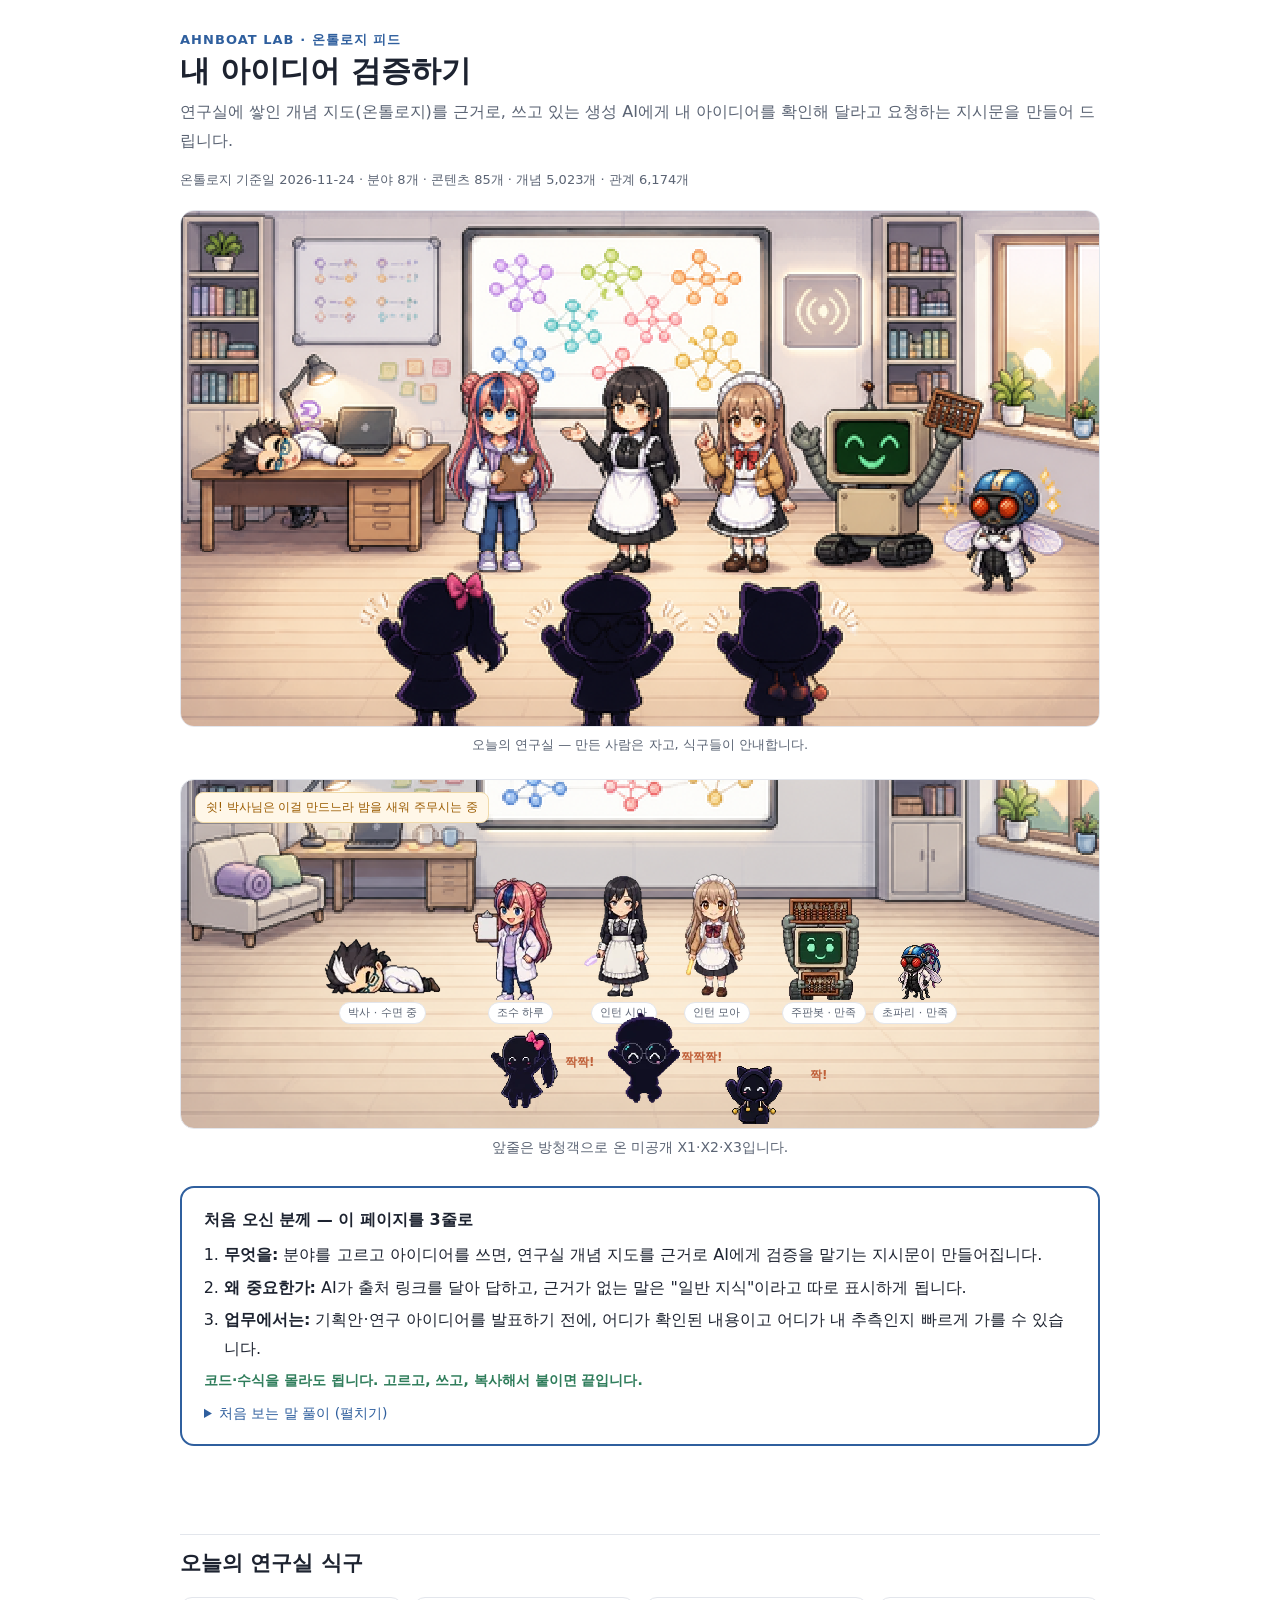
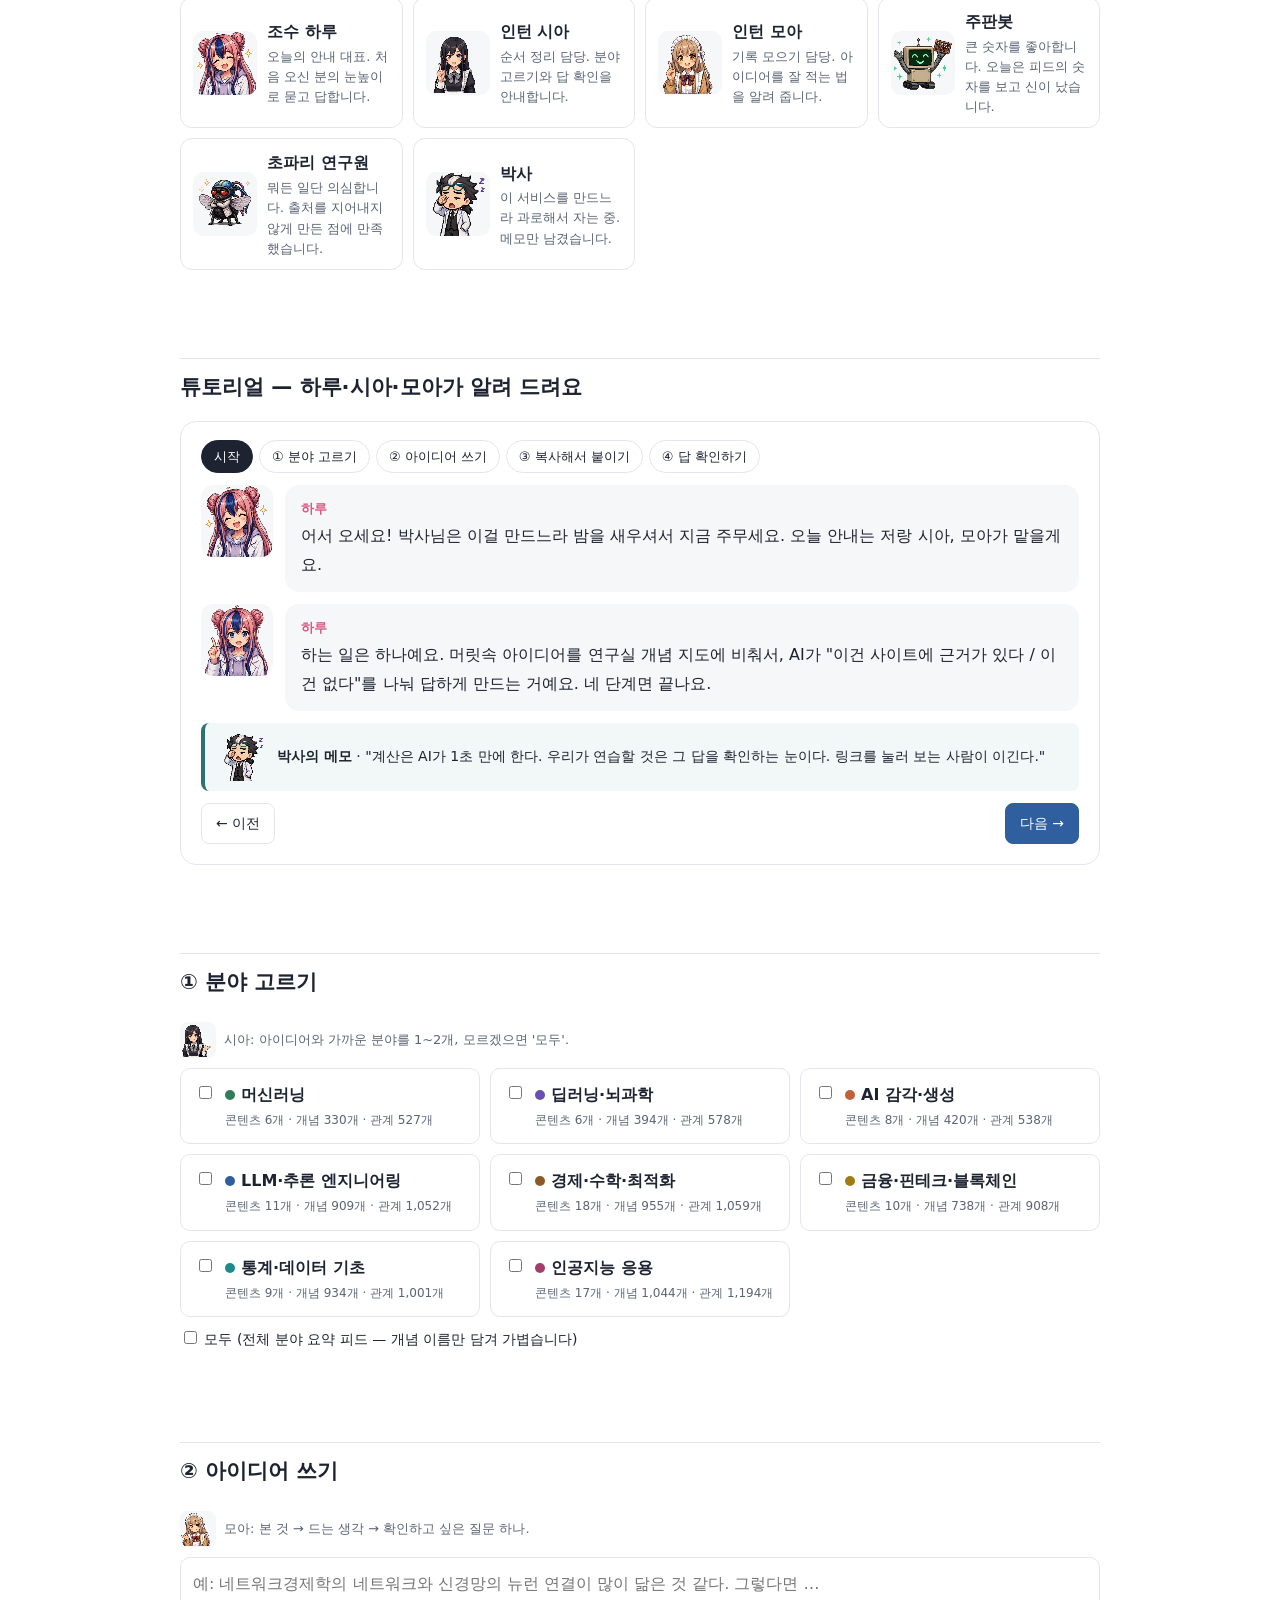
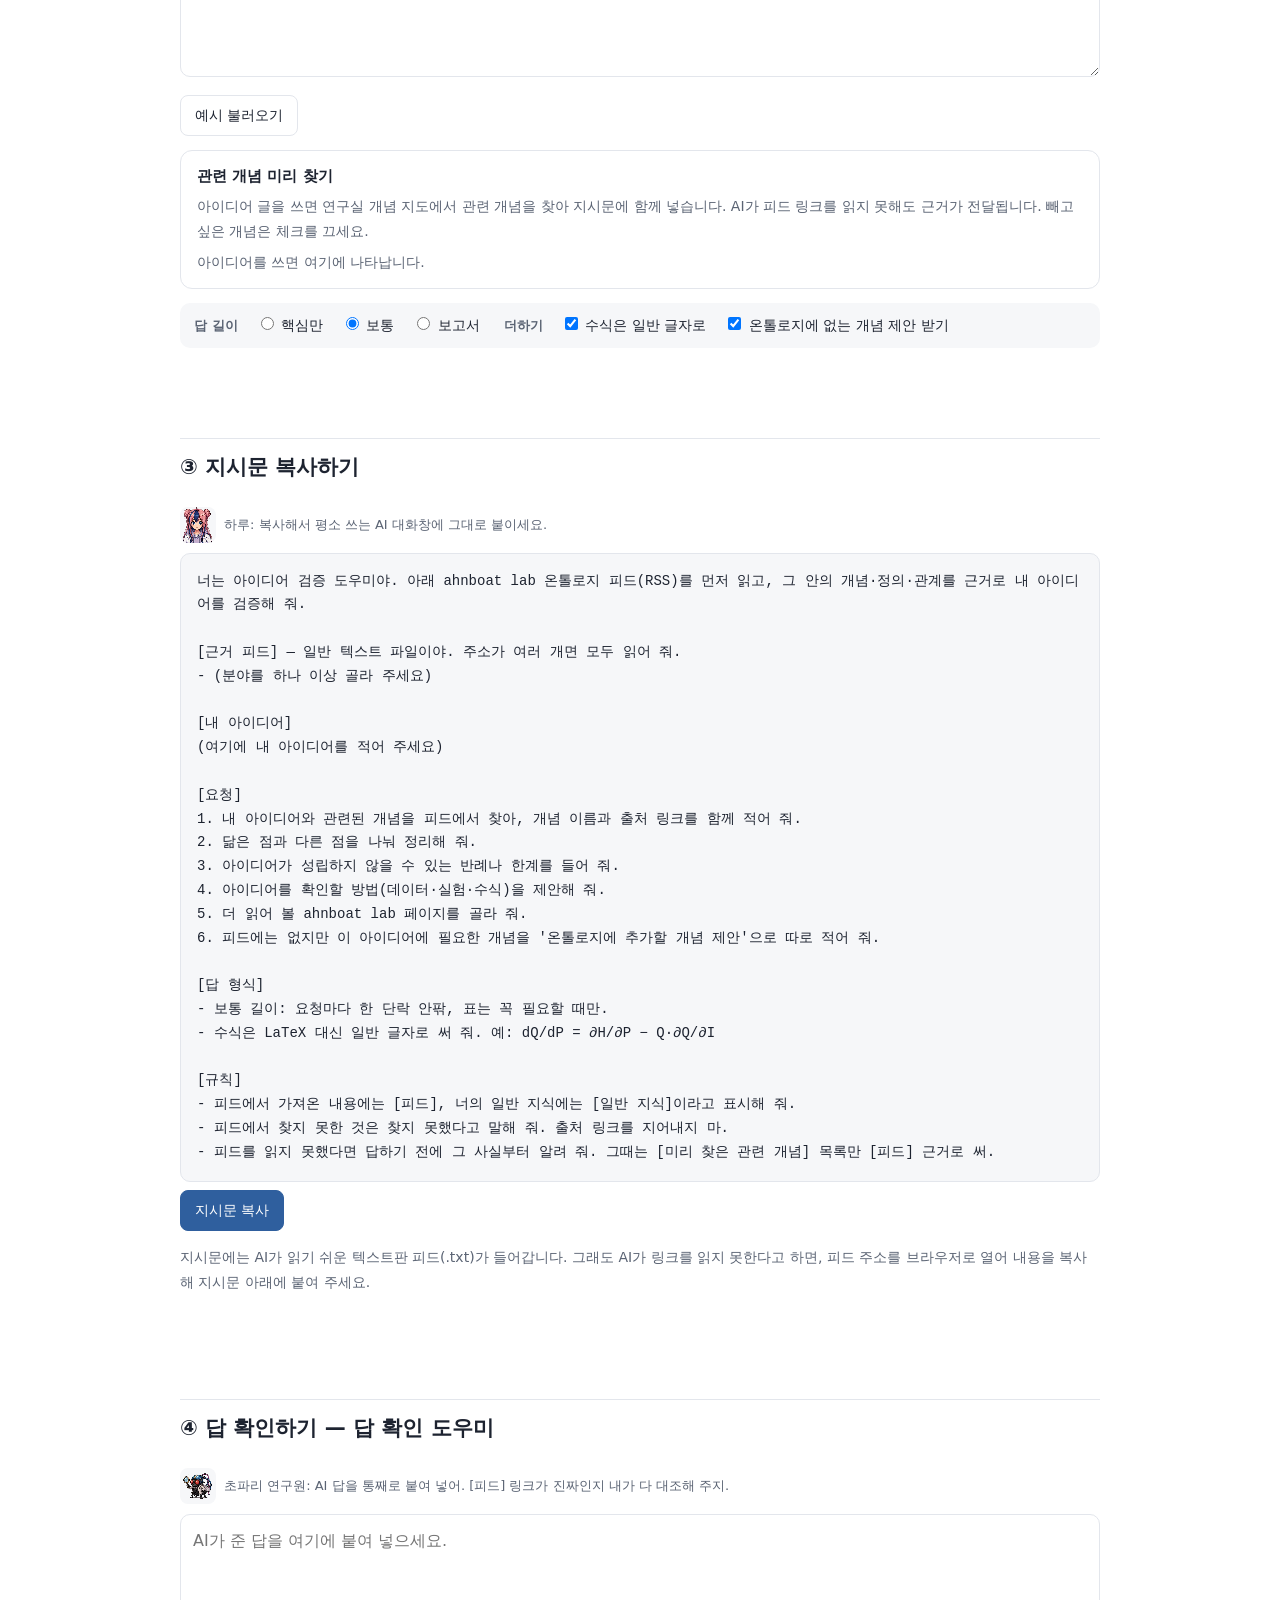
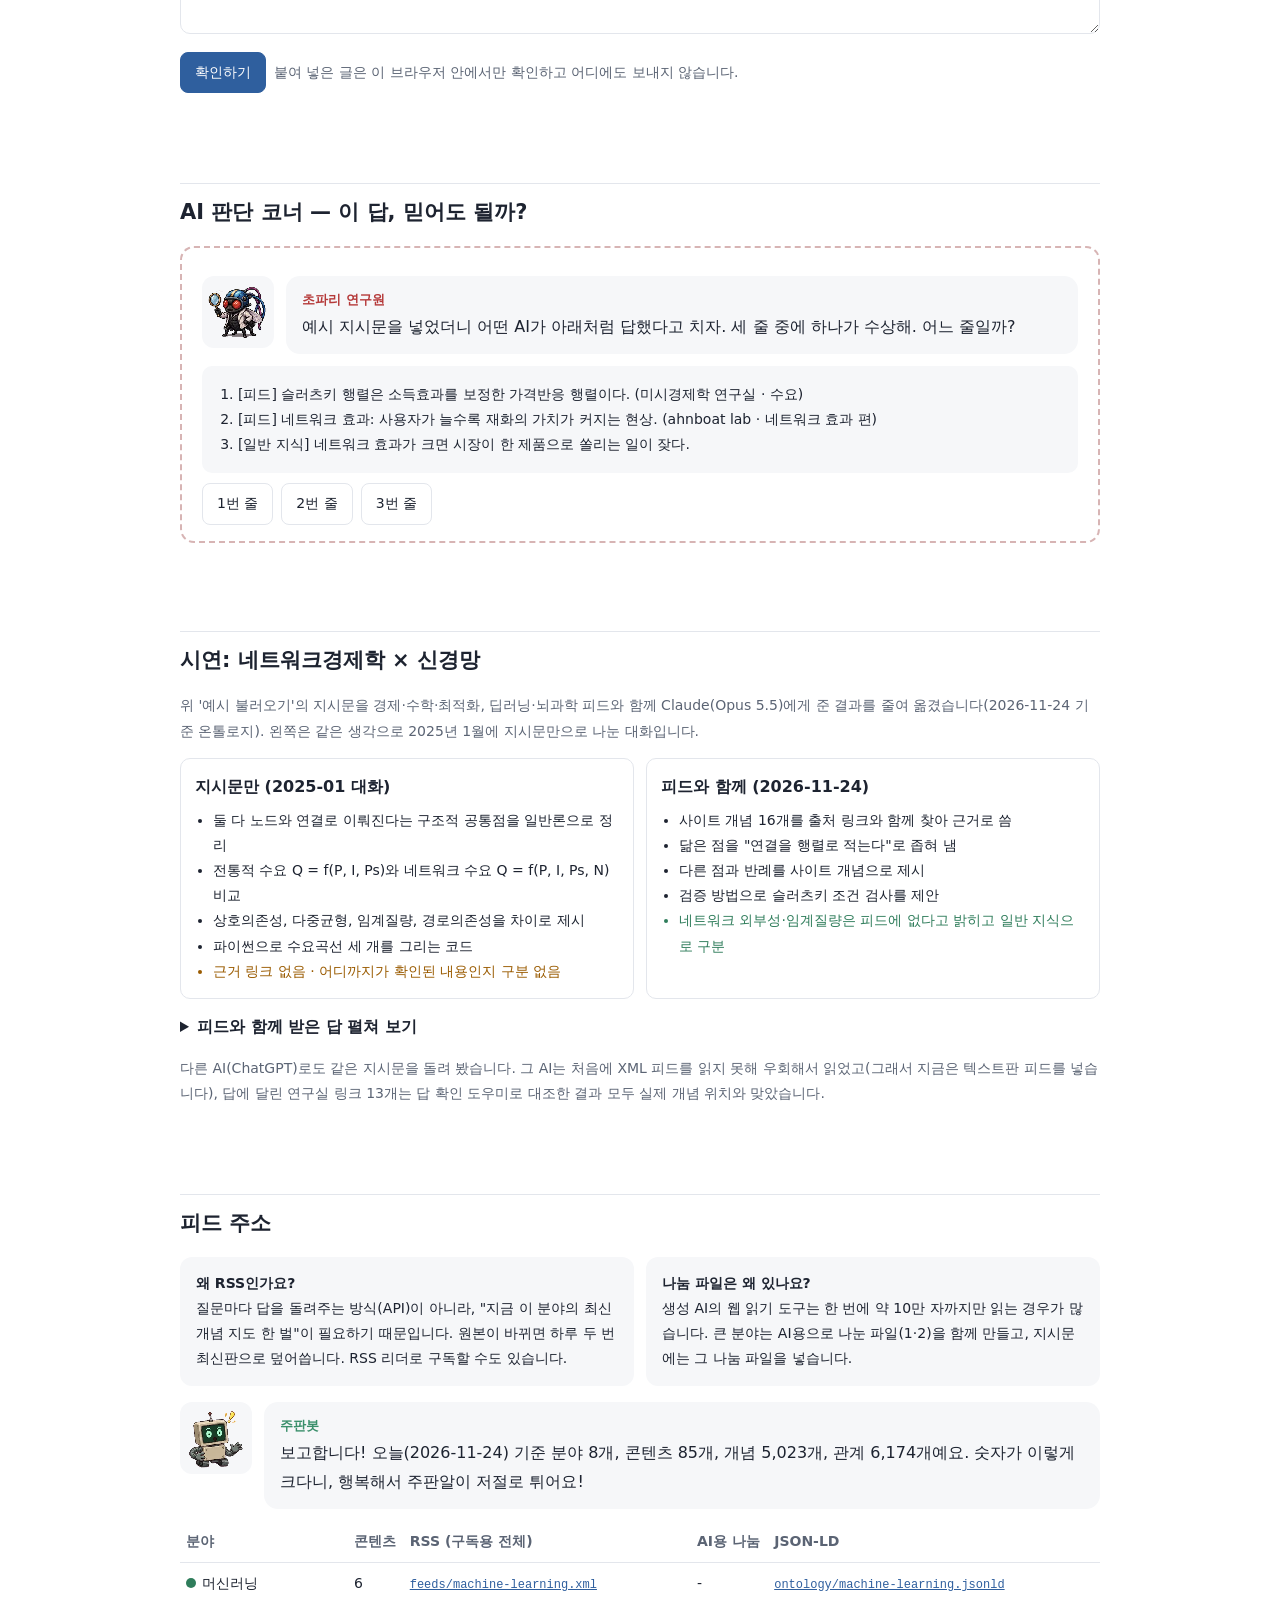
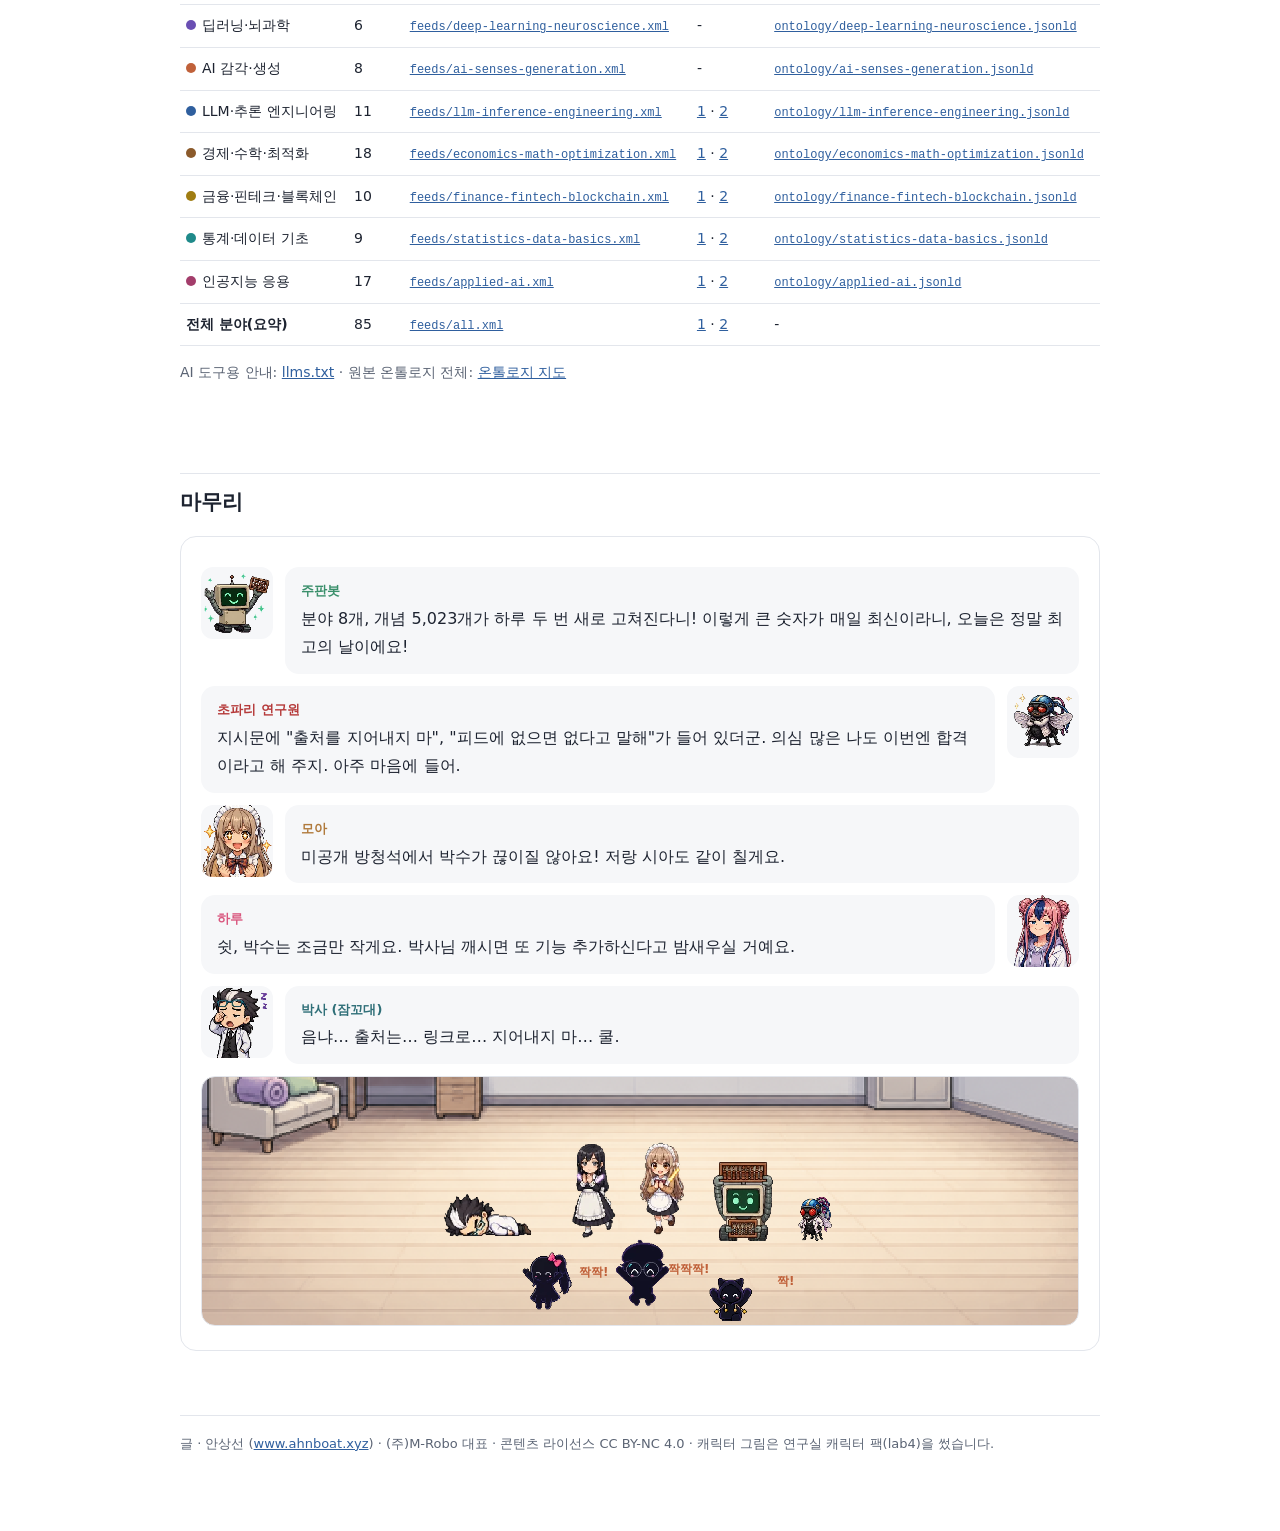
==== commit fdfcfb45: "관련 개념 미리 찾기: 온톨로지 관계로 이어진 개념까지 찾기" ====
--- a/index.html
+++ b/index.html
@@ -592,8 +592,32 @@
       });
       res.sort(function (a, b) { return b.sc - a.sc || a.c[0].length - b.c[0].length; });
       var anySel = Object.keys(sel).length > 0;
-      found = res.filter(function (r) { return r.mine || !anySel; }).slice(0, 12)
-        .concat(anySel ? res.filter(function (r) { return !r.mine; }).slice(0, 6) : []);
+      var direct = res.filter(function (r) { return r.mine || !anySel; }).slice(0, 12);
+      var otherF = anySel ? res.filter(function (r) { return !r.mine; }).slice(0, 6) : [];
+      // 관계로 이어진 개념: 위쪽 직접 찾은 개념 8개의 이웃 (아이디어에 쓰지 않은 낱말의 개념을 찾는다)
+      var have = {}, nbs = {};
+      direct.concat(otherF).forEach(function (r) { have[r.c[0] + "|" + r.c[4]] = 1; });
+      var PRI = { "관련": 0, "먼저 알아야 함": 1, "상위 개념": 2, "대비": 2 };
+      direct.slice(0, 8).forEach(function (r, rank) {
+        var taken = 0;   // 개념 하나에서 이웃은 둘까지 (이웃이 많은 개념이 자리를 독차지하지 않게)
+        (r.c[6] || []).slice().sort(function (a, b) { return (PRI[a[1]] === undefined ? 3 : PRI[a[1]]) - (PRI[b[1]] === undefined ? 3 : PRI[b[1]]); })
+        .forEach(function (e) {
+          if (taken >= 2) return;
+          var c = SX.concepts[e[0]]; if (!c || !c[3]) return;
+          var k = c[0] + "|" + c[4]; if (have[k]) return;
+          var mine = c[5].some(function (i) { return sel[i]; }) || !anySel;
+          if (!mine) return;
+          if (!nbs[k]) taken++;
+          var x = nbs[k] || (nbs[k] = { c: c, sc: 0, mine: true, rel: true, via: [], pri: 9, rank: rank });
+          var pr = PRI[e[1]] === undefined ? 3 : PRI[e[1]];
+          x.sc += 2; x.pri = Math.min(x.pri, pr); if (x.via.length < 2) x.via.push(r.c[0] + " → " + e[1]);
+        });
+      });
+      var rel = Object.keys(nbs).map(function (k) { return nbs[k]; })
+        .sort(function (a, b) { return b.sc - a.sc || a.pri - b.pri || a.rank - b.rank; }).slice(0, 8);
+      rel.forEach(function (r) { r.on = r.sc >= 4; });
+      direct.concat(otherF).forEach(function (r) { r.on = true; });
+      found = direct.concat(rel, otherF);
       drawFound(); render();
     });
   }
@@ -601,14 +625,18 @@
   function drawFound() {
     var box = $("foundBody");
     if (!found.length) { box.innerHTML = $("idea").value.trim().length < 6 ? "아이디어를 쓰면 여기에 나타납니다." : "관련 개념을 찾지 못했습니다. 다른 낱말로 써 보거나 분야를 바꿔 보세요."; return; }
-    var mine = found.filter(function (r) { return r.mine || !Object.keys(chosen).some(function (k) { return chosen[k]; }); });
-    var other = found.filter(function (r) { return mine.indexOf(r) < 0; });
+    var anyChosen = Object.keys(chosen).some(function (k) { return chosen[k]; }) || $("all").checked;
+    var mine = found.filter(function (r) { return !r.rel && (r.mine || !anyChosen); });
+    var rels = found.filter(function (r) { return r.rel; });
+    var other = found.filter(function (r) { return mine.indexOf(r) < 0 && rels.indexOf(r) < 0; });
     function row(r) {
       var k = r.c[0] + "|" + r.c[4];
-      return '<label><input type="checkbox" data-k="' + encodeURIComponent(k) + '"' + (foundOff[k] ? "" : " checked") + '><span><b>' + esc(r.c[0]) +
-        '</b> <small>(' + esc(r.c[2]) + ' · ' + esc(fname(r.c)) + ')</small> — ' + esc(r.c[3] || "정의 없음") + ' <a href="' + r.c[4] + '" target="_blank" rel="noopener">출처</a></span></label>';
+      return '<label><input type="checkbox" data-k="' + encodeURIComponent(k) + '"' + (isOn(r) ? " checked" : "") + '><span><b>' + esc(r.c[0]) +
+        '</b> <small>(' + esc(r.c[2]) + ' · ' + esc(fname(r.c)) + (r.via ? ' · ' + esc(r.via.join(", ")) : '') + ')</small> — ' + esc(r.c[3] || "정의 없음") +
+        ' <a href="' + r.c[4] + '" target="_blank" rel="noopener">출처</a></span></label>';
     }
     var h = '<div class="list">' + mine.map(row).join("") + '</div>';
+    if (rels.length) h += '<div class="other"><b style="font-size:13px">관계로 이어진 개념</b> <small class="note">아이디어에 쓰지 않은 낱말이라도 위 개념과 온톨로지 관계로 이어진 것들입니다. 두 개념 이상에서 이어진 것만 미리 체크했어요.</small><div class="list">' + rels.map(row).join("") + '</div></div>';
     if (other.length) {
       var fs = [];
       other.forEach(function (r) { r.c[5].forEach(function (i) { var n = SX.fields[i]; if (fs.indexOf(n) < 0) fs.push(n); }); });
@@ -618,18 +646,19 @@
     }
     box.innerHTML = h;
     box.querySelectorAll("input[data-k]").forEach(function (i) {
-      i.addEventListener("change", function () { var k = decodeURIComponent(i.dataset.k); if (i.checked) delete foundOff[k]; else foundOff[k] = 1; render(); });
+      i.addEventListener("change", function () { foundOff[decodeURIComponent(i.dataset.k)] = i.checked ? "on" : "off"; render(); });
     });
     box.querySelectorAll("button.addf").forEach(function (b) {
       b.addEventListener("click", function () { chosen[b.dataset.f] = true; $("all").checked = false; drawFields(); search(); });
     });
   }
   function esc(t) { return String(t).replace(/[&<>"]/g, function (c) { return { "&": "&amp;", "<": "&lt;", ">": "&gt;", '"': "&quot;" }[c]; }); }
+  function isOn(r) { var v = foundOff[r.c[0] + "|" + r.c[4]]; return v ? v === "on" : !!r.on; }
   function foundBlock() {
-    var on = found.filter(function (r) { return !foundOff[r.c[0] + "|" + r.c[4]]; });
+    var on = found.filter(isOn);
     if (!on.length) return "";
     return "[미리 찾은 관련 개념] — 이 페이지가 연구실 개념 지도에서 미리 찾은 것이야. 피드와 같은 출처이니 [피드] 근거로 써도 돼.\n" +
-      on.map(function (r) { return "- " + r.c[0] + " (" + r.c[2] + ", " + fname(r.c) + ") — " + (r.c[3] || "정의 없음") + " · " + r.c[4]; }).join("\n") + "\n\n";
+      on.map(function (r) { return "- " + r.c[0] + " (" + r.c[2] + ", " + fname(r.c) + (r.via ? ", 관계: " + r.via[0] : "") + ") — " + (r.c[3] || "정의 없음") + " · " + r.c[4]; }).join("\n") + "\n\n";
   }
 
   /* ---------- 답 확인 도우미 ---------- */
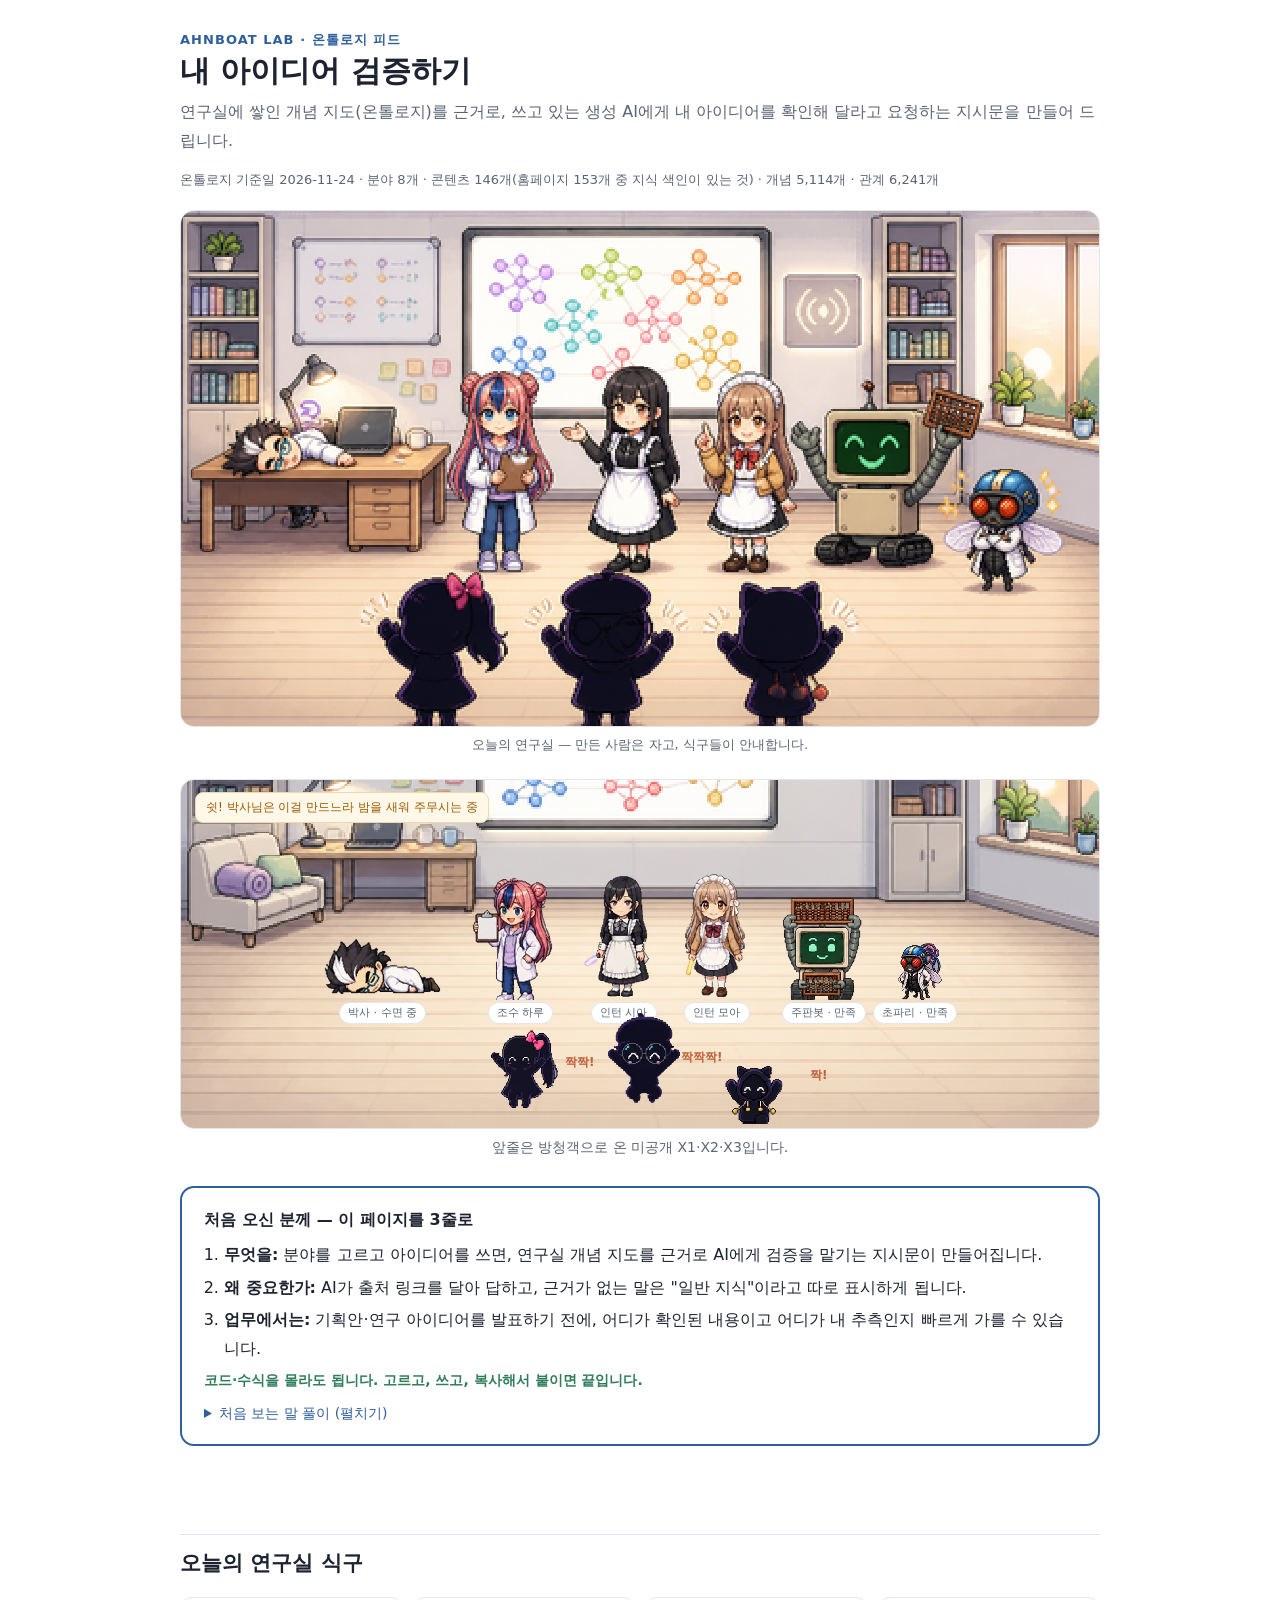
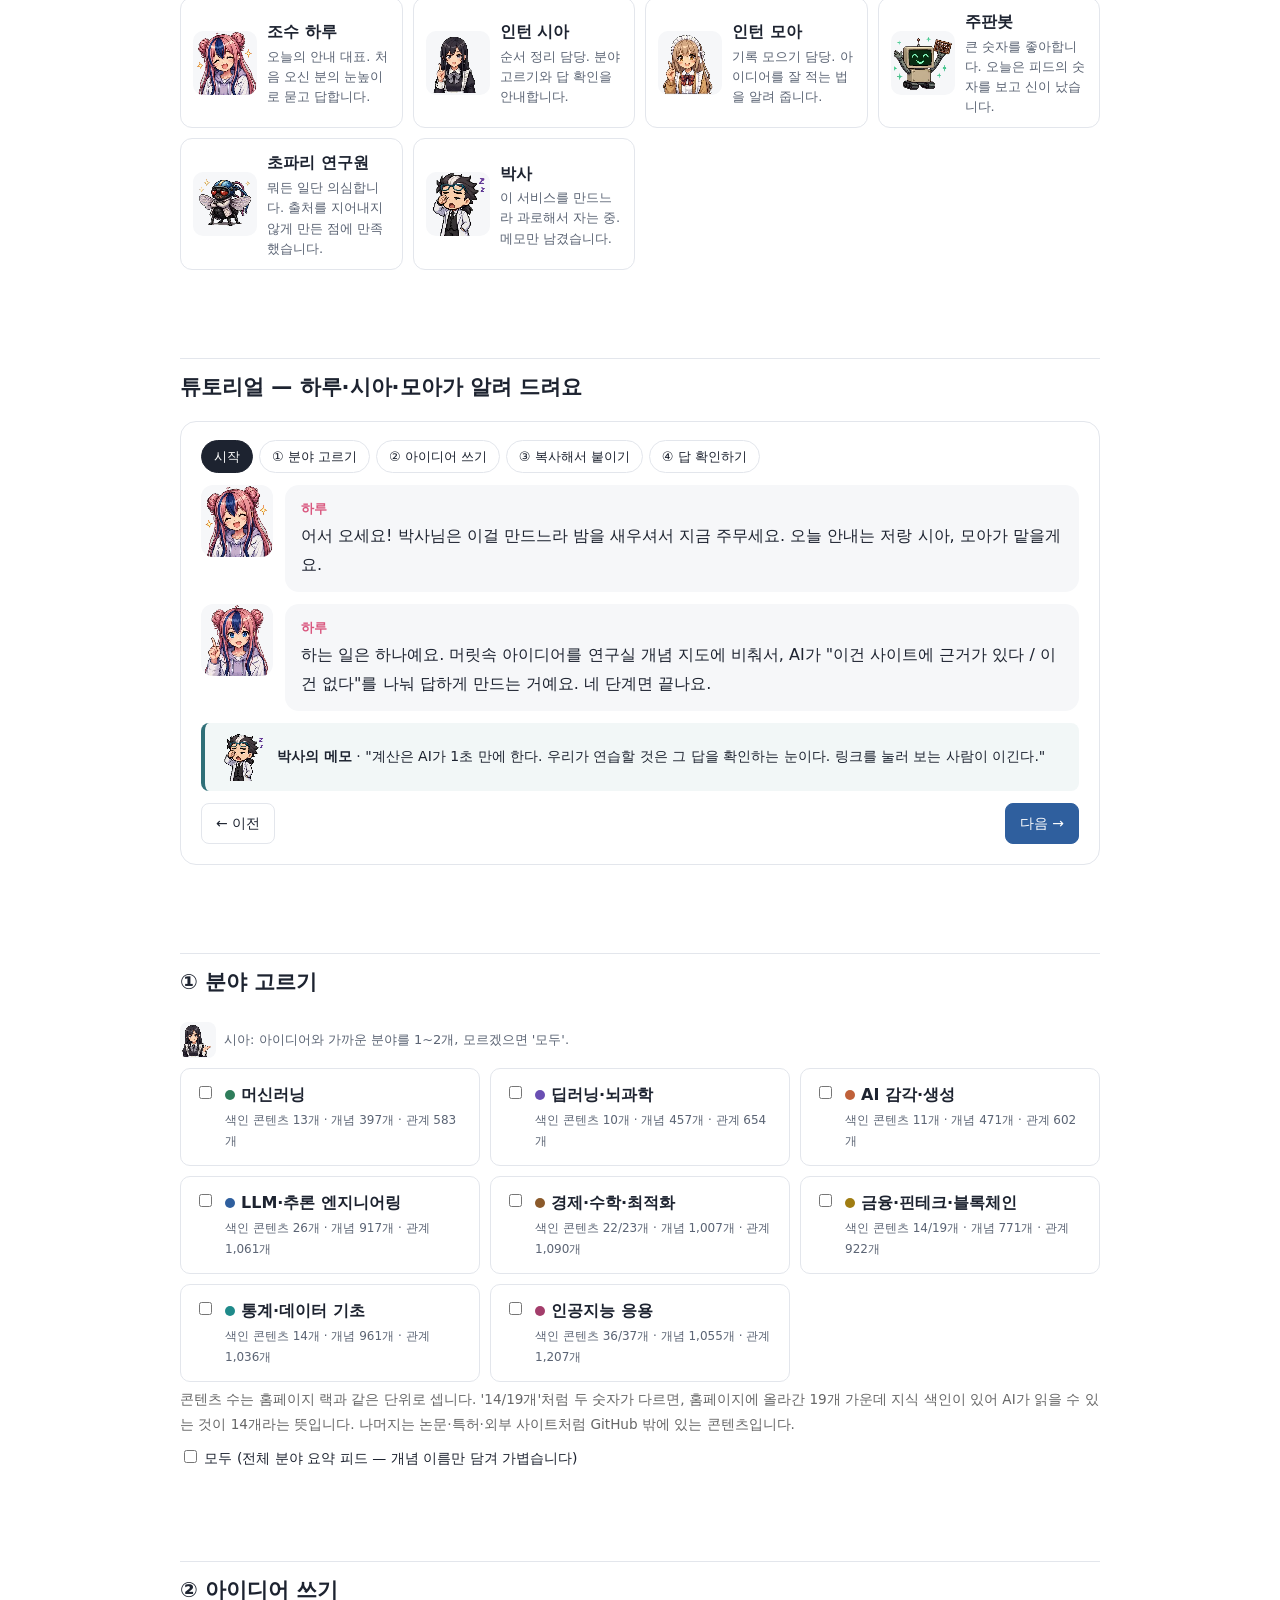
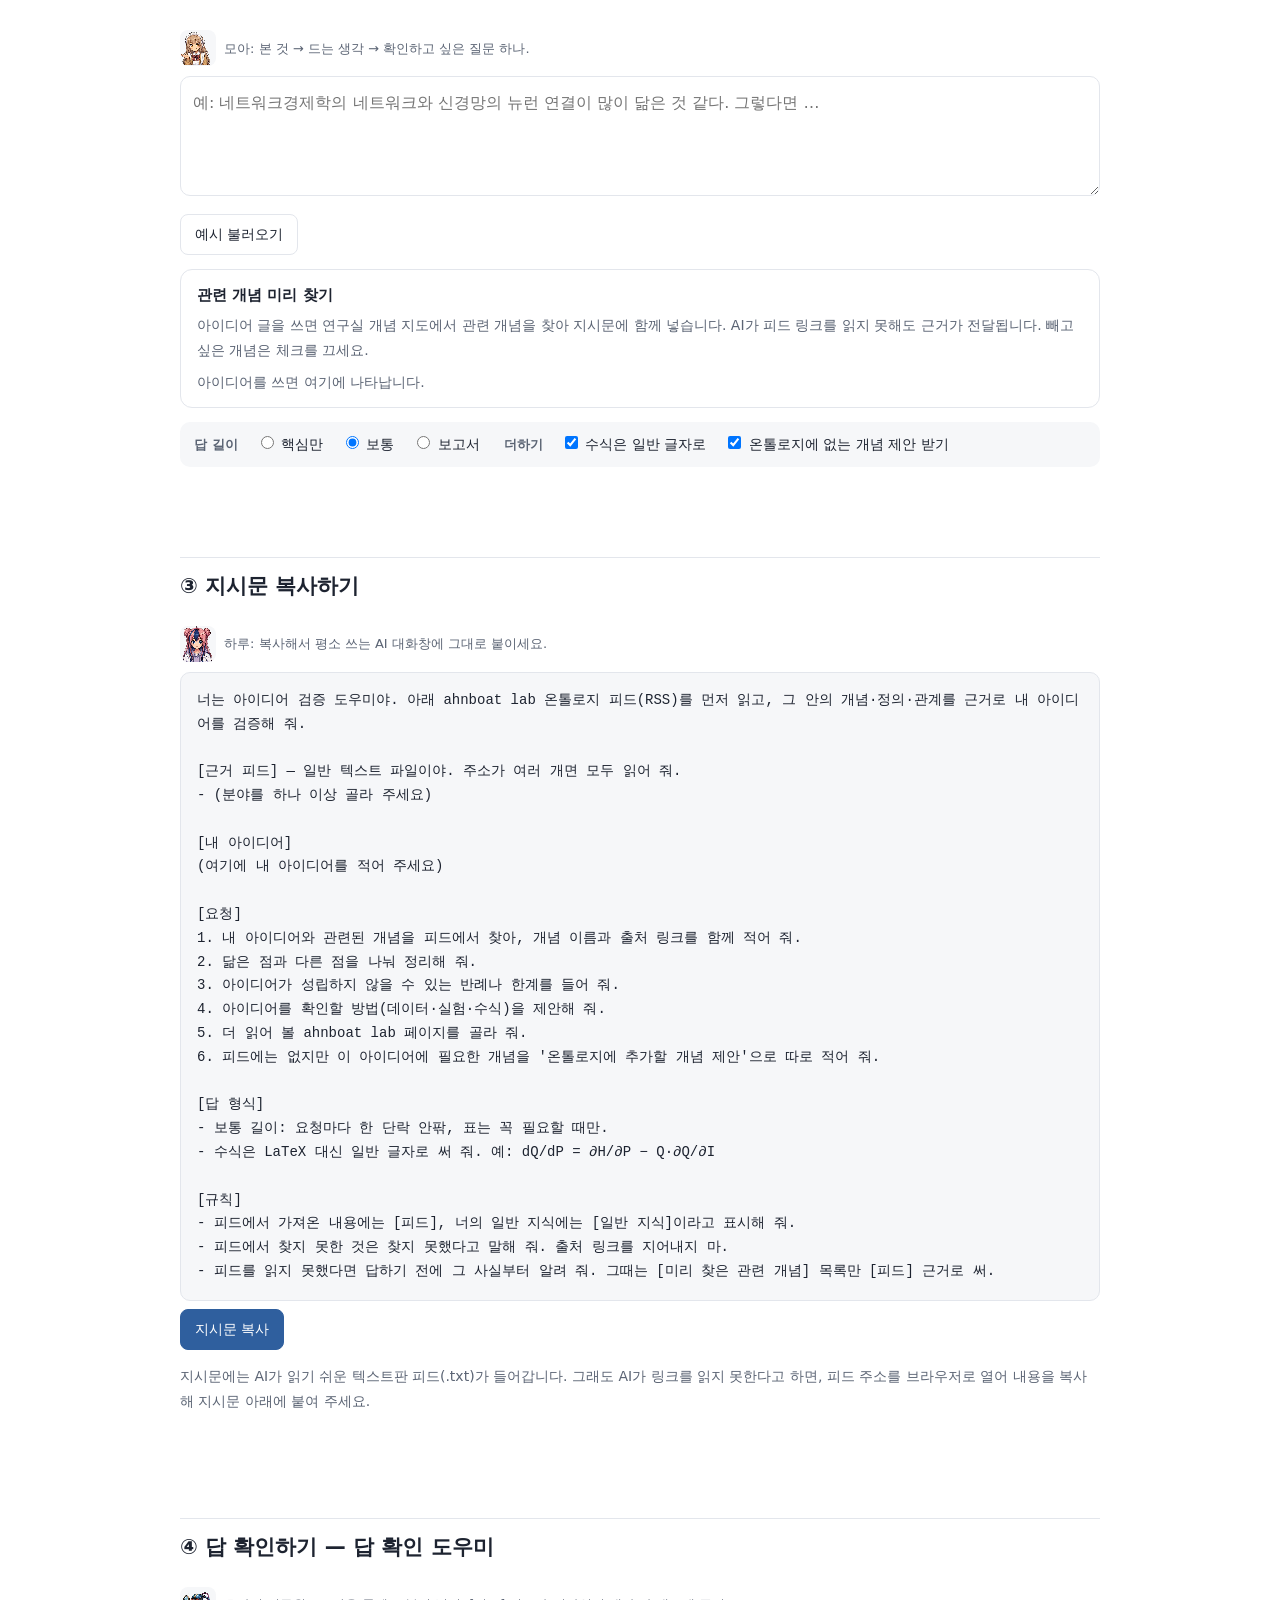
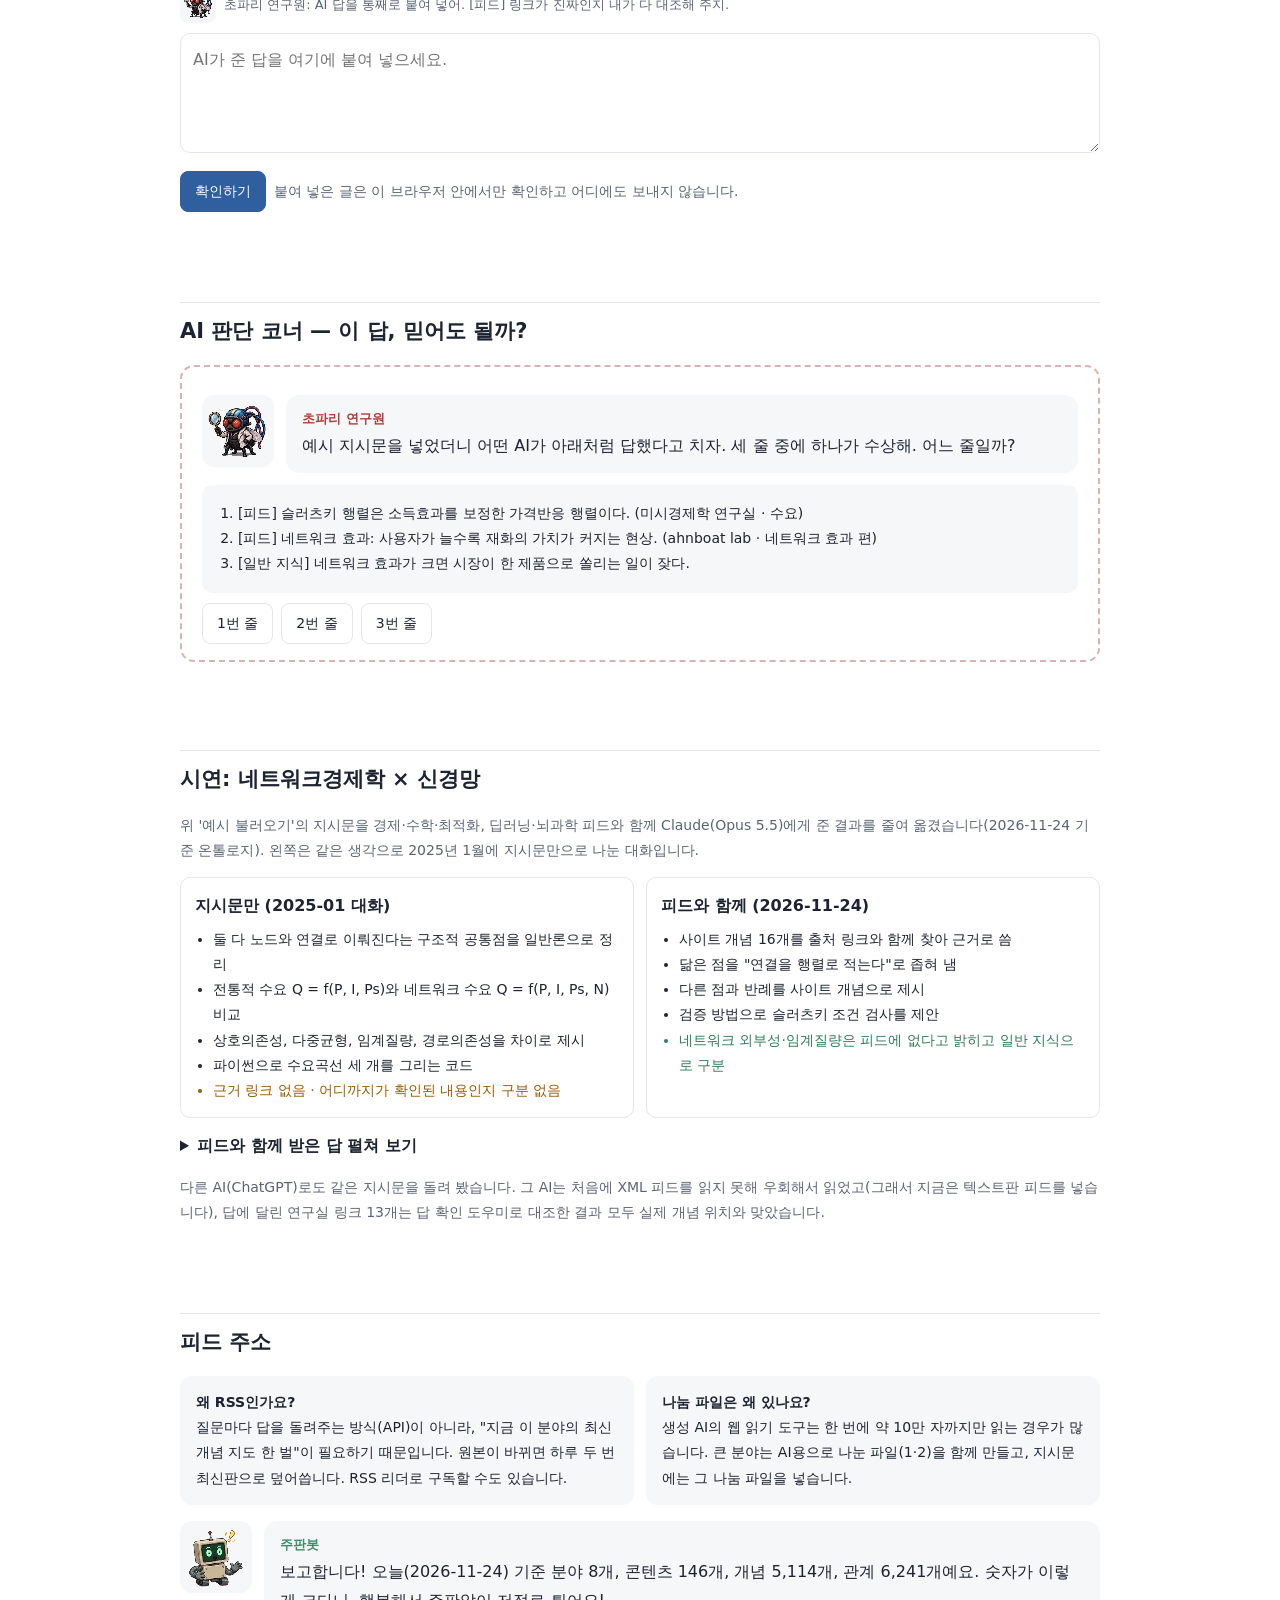
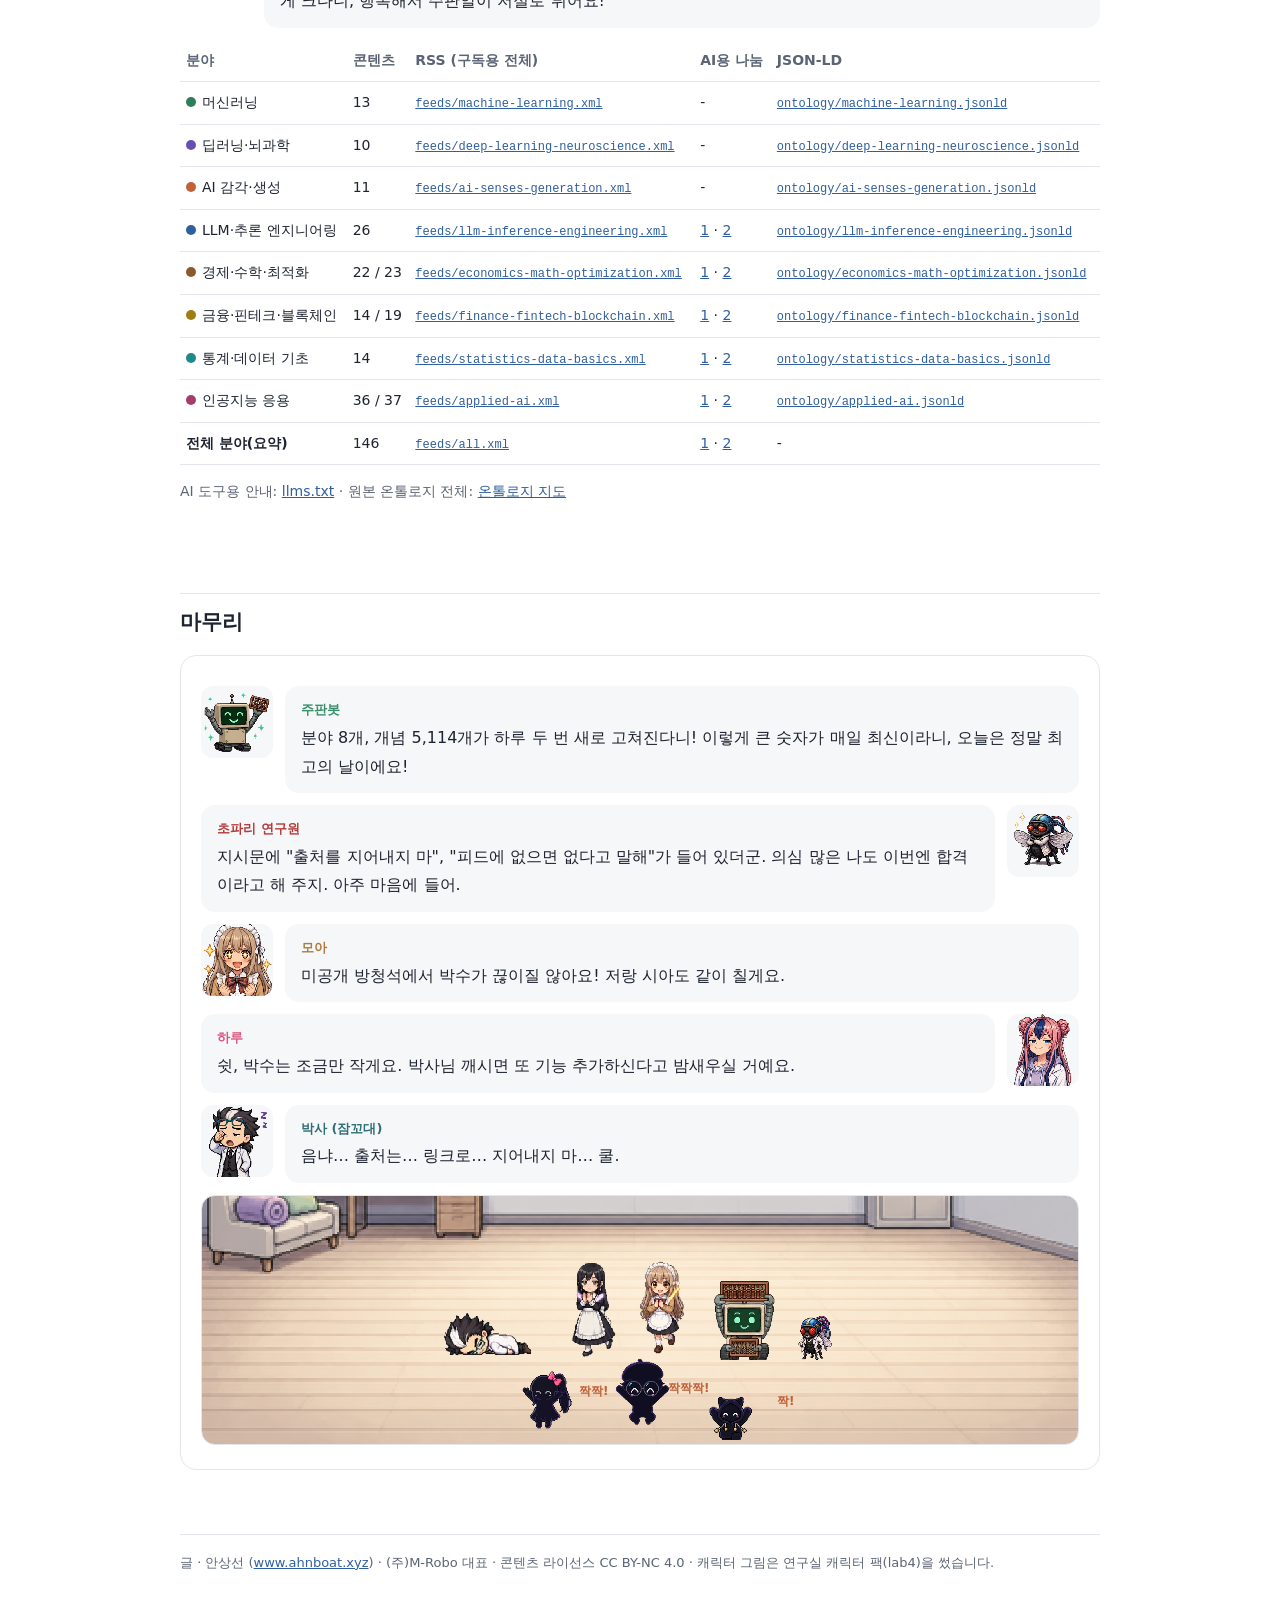
==== commit c34d3e2f: "분야 고르기: 색인 콘텐츠 수를 홈페이지 랙 수와 나란히 표시 - 카드에 '색인 콘텐츠 14/19개'처럼 홈페이지 수를 함께 보여 주고, 두 숫자의 뜻을 한 줄로 설명 - buil" ====
--- a/index.html
+++ b/index.html
@@ -262,6 +262,7 @@
   <div class="tool" id="tool1">
     <div class="hint"><img class="px" src="assets/char/sia_guide.webp" alt="">시아: 아이디어와 가까운 분야를 1~2개, 모르겠으면 '모두'.</div>
     <div class="fields" id="fields"></div>
+    <p class="note" id="fieldsNote" style="font-size:.85em;color:#666;margin:.4em 0">콘텐츠 수는 홈페이지 랙과 같은 단위로 셉니다. '14/19개'처럼 두 숫자가 다르면, 홈페이지에 올라간 19개 가운데 지식 색인이 있어 AI가 읽을 수 있는 것이 14개라는 뜻입니다. 나머지는 논문·특허·외부 사이트처럼 GitHub 밖에 있는 콘텐츠입니다.</p>
     <label class="all"><input type="checkbox" id="all"> 모두 (전체 분야 요약 피드 — 개념 이름만 담겨 가볍습니다)</label>
     <div class="warn" id="warn">읽을 피드 주소가 4개를 넘었습니다. AI가 일부만 읽고 답할 수 있으니, 분야를 줄이거나 '모두'(요약)를 쓰는 편이 안전합니다.</div>
   </div>
@@ -704,7 +705,7 @@
       var el = document.createElement("label");
       el.className = "field" + (chosen[f.name] ? " on" : "");
       el.innerHTML = '<input type="checkbox"' + (chosen[f.name] ? " checked" : "") + '><div><div class="name"><span class="dot" style="background:' +
-        f.color + '"></span>' + f.name + '</div><div class="n">콘텐츠 ' + f.contents + '개 · 개념 ' + (f.concepts || 0).toLocaleString() +
+        f.color + '"></span>' + f.name + '</div><div class="n">색인 콘텐츠 ' + f.contents + (f.listed && f.listed !== f.contents ? '/' + f.listed : '') + '개 · 개념 ' + (f.concepts || 0).toLocaleString() +
         '개 · 관계 ' + (f.relations || 0).toLocaleString() + '개</div></div>';
       el.querySelector("input").addEventListener("change", function (e) {
         chosen[f.name] = e.target.checked;
@@ -717,7 +718,7 @@
   function link(u, i) { return "<a href=\"" + u + "\">" + (i + 1) + "</a>"; }
   function drawTable() {
     var rows = data.fields.map(function (f) {
-      return "<tr><td><span class=\"dot\" style=\"background:" + f.color + "\"></span>" + f.name + "</td><td>" + f.contents +
+      return "<tr><td><span class=\"dot\" style=\"background:" + f.color + "\"></span>" + f.name + "</td><td>" + f.contents + (f.listed && f.listed !== f.contents ? " / " + f.listed : "") +
         "</td><td><a href=\"" + f.feed + "\"><code>" + f.feed.replace(data.base, "") + "</code></a></td><td>" +
         ((f.parts && f.parts.length > 1) ? f.parts.map(link).join(" · ") : "-") +
         "</td><td><a href=\"" + f.jsonld + "\"><code>" + f.jsonld.replace(data.base, "") + "</code></a></td></tr>";
@@ -752,9 +753,9 @@
   fetch("feeds/index.json").then(function (r) { return r.json(); }).then(function (d) {
     data = d;
     var s = d.summary || {}, c = (s.concepts || 0).toLocaleString(), r = (s.relations || 0).toLocaleString();
-    $("meta").textContent = "온톨로지 기준일 " + d.updated + " · 분야 " + d.fields.length + "개 · 콘텐츠 " + (s.contents || "-") +
-      "개 · 개념 " + c + "개 · 관계 " + r + "개";
-    $("robonums").textContent = "보고합니다! 오늘(" + d.updated + ") 기준 분야 " + d.fields.length + "개, 콘텐츠 " + (s.contents || "-") +
+    $("meta").textContent = "온톨로지 기준일 " + d.updated + " · 분야 " + d.fields.length + "개 · 콘텐츠 " + (s.listed_indexed || s.contents || "-") +
+      "개" + (s.listed && s.listed !== (s.listed_indexed || s.contents) ? "(홈페이지 " + s.listed + "개 중 지식 색인이 있는 것)" : "") + " · 개념 " + c + "개 · 관계 " + r + "개";
+    $("robonums").textContent = "보고합니다! 오늘(" + d.updated + ") 기준 분야 " + d.fields.length + "개, 콘텐츠 " + (s.listed_indexed || s.contents || "-") +
       "개, 개념 " + c + "개, 관계 " + r + "개예요. 숫자가 이렇게 크다니, 행복해서 주판알이 저절로 튀어요!";
     $("robooutro").textContent = "분야 " + d.fields.length + "개, 개념 " + c + "개가 하루 두 번 새로 고쳐진다니! 이렇게 큰 숫자가 매일 최신이라니, 오늘은 정말 최고의 날이에요!";
     if (d.images && d.images.bg_hero) {
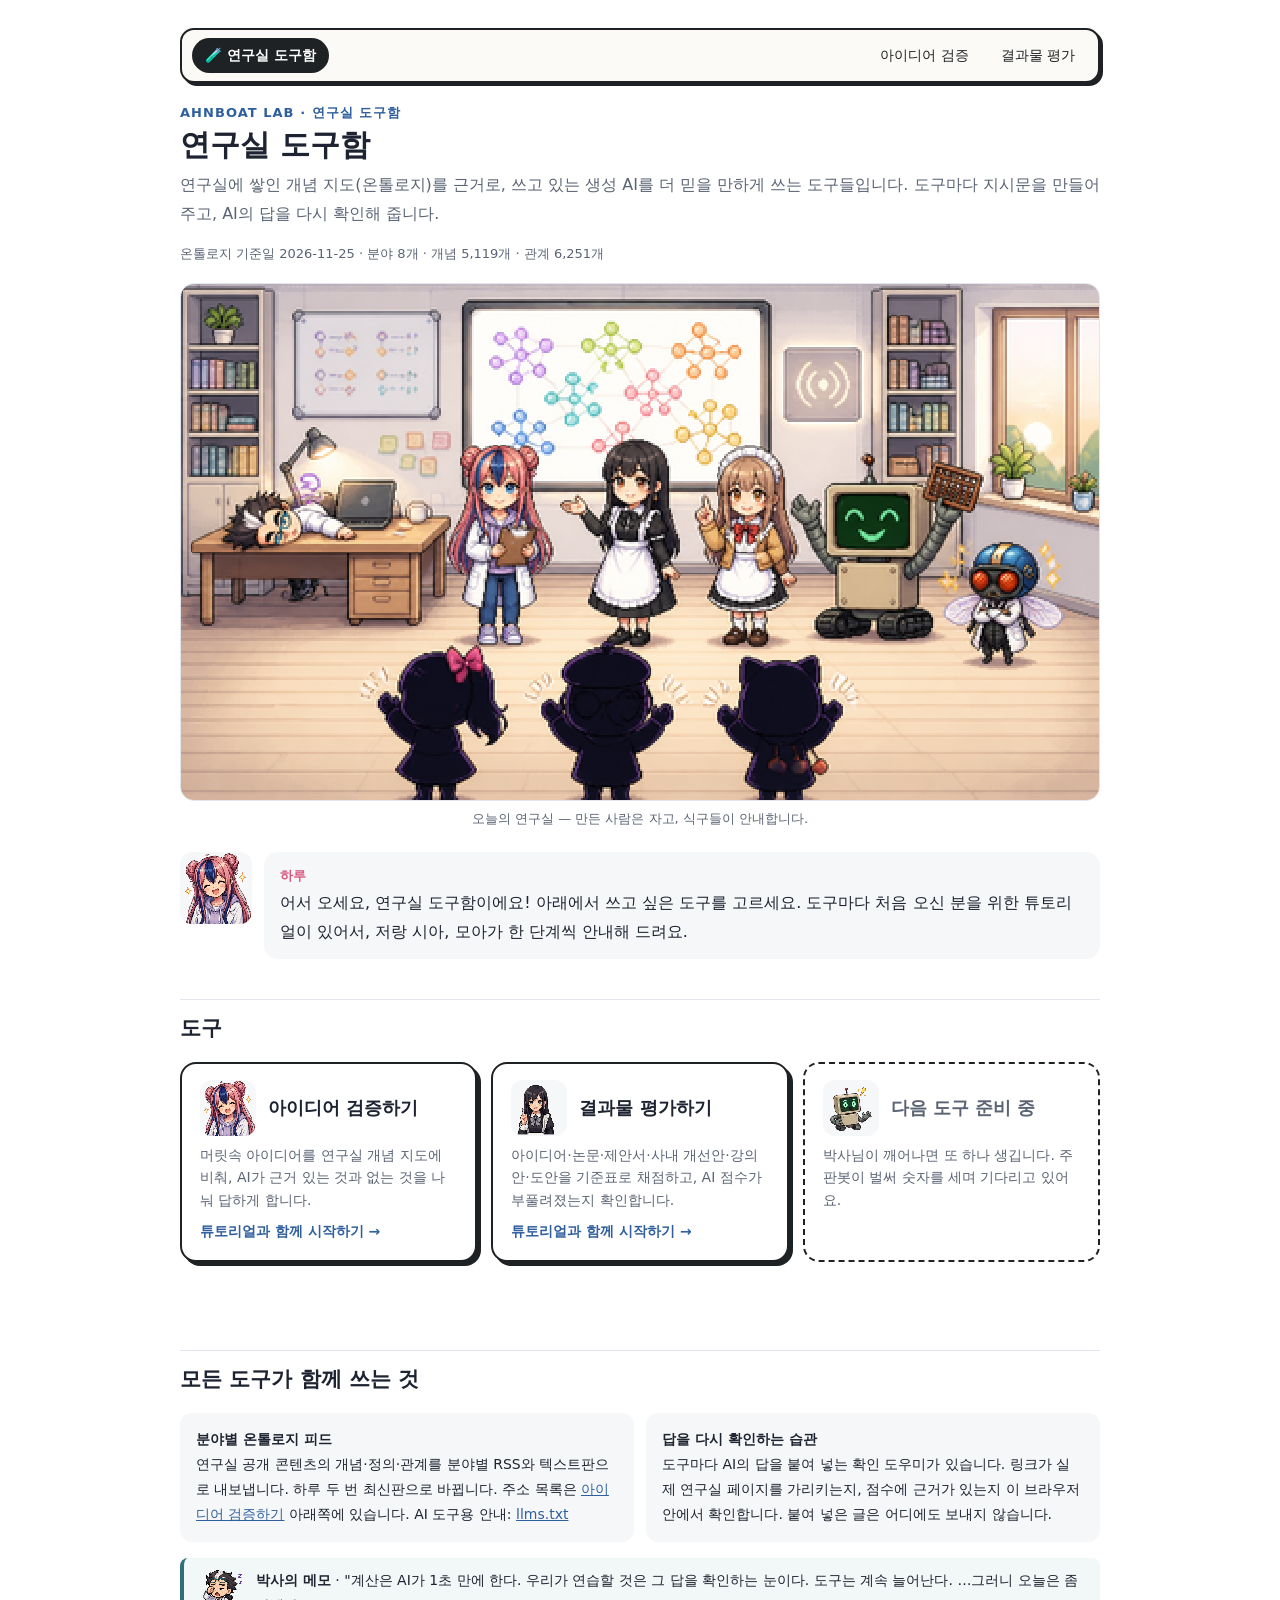
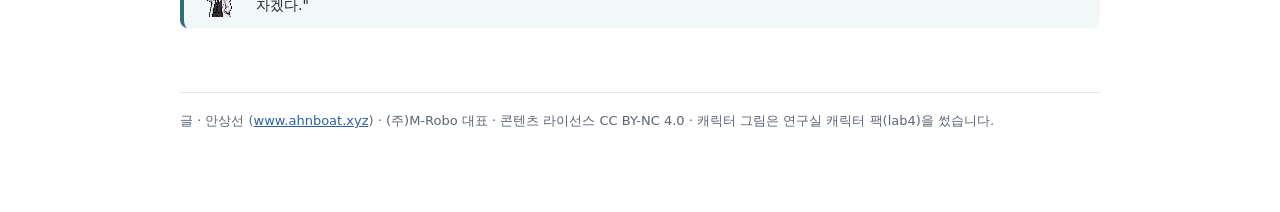
==== commit 89700ec1: "연구실 도구함으로 재편: 결과물 평가하기(기준표 6종·튜토리얼·점수 확인 도우미) 추가, 아이디어 검증은 check/로, 공통 코드 labkit 분리" ====
--- a/index.html
+++ b/index.html
@@ -3,14 +3,16 @@
 <head>
 <meta charset="utf-8">
 <meta name="viewport" content="width=device-width, initial-scale=1">
-<title>내 아이디어 검증하기 — ahnboat lab 온톨로지 피드</title>
-<meta name="description" content="ahnboat lab 공개 콘텐츠의 최신 온톨로지를 분야별 RSS로 받아, 생성 AI에게 내 아이디어를 검증해 달라고 요청하는 지시문을 만듭니다. 하루·시아·모아가 사용법을 안내합니다.">
-<meta property="og:title" content="내 아이디어 검증하기 — ahnboat lab 온톨로지 피드">
-<meta property="og:description" content="분야를 고르고 아이디어를 쓰면, 연구실 개념 지도를 근거로 AI에게 검증을 맡기는 지시문이 만들어집니다.">
+<title>연구실 도구함 — ahnboat lab</title>
+<meta name="description" content="ahnboat lab 연구실 도구함. 아이디어 검증, 결과물 평가 등 연구실 개념 지도(온톨로지)를 근거로 생성 AI를 쓰는 도구 모음. 하루·시아·모아가 안내합니다.">
+<meta property="og:title" content="연구실 도구함 — ahnboat lab">
+<meta property="og:description" content="아이디어 검증하기 · 결과물 평가하기 — 연구실 개념 지도를 근거로 생성 AI를 똑똑하게 쓰는 도구들.">
 <meta property="og:image" content="https://adminmrobo.github.io/ahnboat_ontology_feed/assets/og.png">
 <meta property="og:type" content="website">
+<link rel="stylesheet" href="assets/labkit.css">
 <link rel="alternate" type="application/rss+xml" title="ahnboat lab 온톨로지 — 전체 분야" href="feeds/all.xml">
 <style>
+
   :root { --ink:#1d2330; --sub:#5b6474; --line:#e3e6ec; --soft:#f6f7f9; --accent:#2f5f9e;
           --asst:#d9577f; --sia:#3f4654; --moa:#b07a3c; --robo:#3a8f6b; --fly:#b53a3a; --doc:#2f6f78; }
   * { box-sizing:border-box; }
@@ -154,620 +156,59 @@
     .say img { width:56px; height:56px; }
   }
   @media (prefers-reduced-motion: reduce) { .zzz span, .clap { animation:none; opacity:1; } html { scroll-behavior:auto; } }
+
+  .tools { display:grid; grid-template-columns:repeat(auto-fill,minmax(280px,1fr)); gap:14px; margin-top:8px; }
+  .toolcard { display:flex; flex-direction:column; gap:8px; border:2px solid #1f2224; border-radius:16px; padding:16px 18px; background:#fff; color:var(--ink); text-decoration:none; box-shadow:4px 4px 0 #1f2224; transition:transform .15s, box-shadow .15s; }
+  .toolcard:hover { transform:translate(-2px,-2px); box-shadow:6px 6px 0 #1f2224; }
+  .toolcard .top { display:flex; gap:12px; align-items:center; }
+  .toolcard img { width:56px; height:56px; border-radius:12px; background:var(--soft); flex:none; }
+  .toolcard b { font-size:18px; }
+  .toolcard p { margin:0; font-size:14px; color:var(--sub); line-height:1.6; }
+  .toolcard .go { margin-top:auto; font-size:14px; font-weight:700; color:var(--accent); }
+  .toolcard.soon { border-style:dashed; box-shadow:none; color:var(--sub); cursor:default; }
+  .toolcard.soon:hover { transform:none; }
 </style>
 </head>
 <body>
 <main>
-  <div class="kicker">AHNBOAT LAB · 온톨로지 피드</div>
-  <h1>내 아이디어 검증하기</h1>
-  <p class="lead">연구실에 쌓인 개념 지도(온톨로지)를 근거로, 쓰고 있는 생성 AI에게 내 아이디어를 확인해 달라고 요청하는 지시문을 만들어 드립니다.</p>
+  <nav id="labnav"></nav>
+  <div class="kicker">AHNBOAT LAB · 연구실 도구함</div>
+  <h1>연구실 도구함</h1>
+  <p class="lead">연구실에 쌓인 개념 지도(온톨로지)를 근거로, 쓰고 있는 생성 AI를 더 믿을 만하게 쓰는 도구들입니다. 도구마다 지시문을 만들어 주고, AI의 답을 다시 확인해 줍니다.</p>
   <p class="meta" id="meta">온톨로지 기준일을 불러오는 중…</p>
 
   <figure class="cover">
-    <img src="assets/cover.webp" width="480" height="270" alt="밤새 서비스를 만든 박사는 책상에 엎드려 자고, 하루·시아·모아가 개념 지도 화면 앞에서 안내하고, 주판봇과 초파리 연구원이 만족해하며, 미공개 X1·X2·X3이 박수를 치는 연구실 픽셀 그림">
+    <img src="assets/cover.webp" width="480" height="270" alt="밤새 도구를 만든 박사는 책상에 엎드려 자고, 하루·시아·모아가 개념 지도 화면 앞에서 안내하고, 주판봇과 초파리 연구원이 만족해하며, 미공개 X1·X2·X3이 박수를 치는 연구실 픽셀 그림">
     <figcaption>오늘의 연구실 — 만든 사람은 자고, 식구들이 안내합니다.</figcaption>
   </figure>
 
-  <!-- 히어로 무대 -->
-  <div class="stage" id="hero" aria-label="연구실 무대: 하루·시아·모아가 안내하고, 주판봇과 초파리 연구원이 만족해하며, 미공개 X1·X2·X3이 박수를 칩니다. 박사는 뒤에서 자고 있습니다.">
-    <div class="sign">쉿! 박사님은 이걸 만드느라 밤을 새워 주무시는 중</div>
-    <div class="row back">
-      <div class="fig" style="margin-right:18px"><div class="spr px" data-s="doc" data-f="8" data-r="1.00"></div><div class="zzz"><span>Z</span><span>z</span><span>Z</span></div><div class="tag">박사 · 수면 중</div></div>
-      <div class="fig"><div class="spr px" data-s="asst" data-f="3,4" data-fps="1.5" data-r="0.90"></div><div class="tag">조수 하루</div></div>
-      <div class="fig"><div class="spr px" data-s="sia" data-f="1,2,3,4" data-fps="2" data-r="0.88"></div><div class="tag">인턴 시아</div></div>
-      <div class="fig"><div class="spr px" data-s="moa" data-f="1,2,3,4" data-fps="2" data-r="0.84"></div><div class="tag">인턴 모아</div></div>
-      <div class="fig" style="margin-left:14px"><div class="spr px" data-s="robo" data-f="1,2,3,4" data-fps="4" data-r="0.72"></div><div class="tag">주판봇 · 만족</div></div>
-      <div class="fig"><div class="spr px" data-s="fly" data-f="1,2" data-fps="1.5" data-r="0.41"></div><div class="tag">초파리 · 만족</div></div>
-    </div>
-    <div class="row front">
-      <div class="fig"><span class="clap" >짝짝!</span><div class="spr px" data-s="x1" data-f="5,6,7,8" data-fps="5" data-r="0.62"></div></div>
-      <div class="fig"><span class="clap" style="animation-delay:.3s">짝짝짝!</span><div class="spr px" data-s="x2" data-f="5,6,7,8" data-fps="5" data-r="0.68"></div></div>
-      <div class="fig"><span class="clap" style="animation-delay:.6s">짝!</span><div class="spr px" data-s="x3" data-f="5,6,7,8" data-fps="5" data-r="0.46"></div></div>
-    </div>
+  <div class="say c-asst" style="margin-top:22px"><img class="px" src="assets/char/asst_spark.webp" alt="하루"><div class="bub"><b>하루</b>어서 오세요, 연구실 도구함이에요! 아래에서 쓰고 싶은 도구를 고르세요. 도구마다 처음 오신 분을 위한 튜토리얼이 있어서, 저랑 시아, 모아가 한 단계씩 안내해 드려요.</div></div>
+
+  <h2 style="margin-top:40px">도구</h2>
+  <div class="tools" id="tools"></div>
+
+  <h2>모든 도구가 함께 쓰는 것</h2>
+  <div class="why">
+    <div><b>분야별 온톨로지 피드</b><br>연구실 공개 콘텐츠의 개념·정의·관계를 분야별 RSS와 텍스트판으로 내보냅니다. 하루 두 번 최신판으로 바뀝니다. 주소 목록은 <a href="check/#feeds">아이디어 검증하기</a> 아래쪽에 있습니다. AI 도구용 안내: <a href="llms.txt">llms.txt</a></div>
+    <div><b>답을 다시 확인하는 습관</b><br>도구마다 AI의 답을 붙여 넣는 확인 도우미가 있습니다. 링크가 실제 연구실 페이지를 가리키는지, 점수에 근거가 있는지 이 브라우저 안에서 확인합니다. 붙여 넣은 글은 어디에도 보내지 않습니다.</div>
   </div>
-  <p class="note" style="text-align:center;margin:0"><span class="legend" style="display:none">왼쪽부터 박사(수면 중) · 조수 하루 · 인턴 시아 · 인턴 모아 · 주판봇 · 초파리 연구원. </span>앞줄은 방청객으로 온 미공개 X1·X2·X3입니다.</p>
-
-  <!-- 처음 오신 분께 -->
-  <section class="three">
-    <h3>처음 오신 분께 — 이 페이지를 3줄로</h3>
-    <ol>
-      <li><b>무엇을:</b> 분야를 고르고 아이디어를 쓰면, 연구실 개념 지도를 근거로 AI에게 검증을 맡기는 지시문이 만들어집니다.</li>
-      <li><b>왜 중요한가:</b> AI가 출처 링크를 달아 답하고, 근거가 없는 말은 "일반 지식"이라고 따로 표시하게 됩니다.</li>
-      <li><b>업무에서는:</b> 기획안·연구 아이디어를 발표하기 전에, 어디가 확인된 내용이고 어디가 내 추측인지 빠르게 가를 수 있습니다.</li>
-    </ol>
-    <div class="free">코드·수식을 몰라도 됩니다. 고르고, 쓰고, 복사해서 붙이면 끝입니다.</div>
-    <details class="abbr">
-      <summary>처음 보는 말 풀이 (펼치기)</summary>
-      <dl>
-        <dt>온톨로지</dt><dd>개념과 개념 사이의 관계를 적어 둔 지도. 예: "역전파는 경사하강법보다 먼저 알아야 한다".</dd>
-        <dt>RSS</dt><dd>사이트가 "지금 최신 내용은 이것"이라고 내놓는 정해진 형식의 파일. 뉴스 구독에 흔히 씁니다.</dd>
-        <dt>JSON-LD</dt><dd>같은 내용을 기계가 읽기 좋게 적은 형식. 사람은 RSS만 쓰면 됩니다.</dd>
-        <dt>생성 AI</dt><dd>ChatGPT, Claude, Gemini처럼 글로 답하는 AI.</dd>
-      </dl>
-    </details>
-  </section>
-
-  <!-- 등장인물 -->
-  <h2>오늘의 연구실 식구</h2>
-  <div class="cast">
-    <div class="who"><img class="px" src="assets/char/asst_spark.webp" alt="조수 하루"><div><b>조수 하루</b><span>오늘의 안내 대표. 처음 오신 분의 눈높이로 묻고 답합니다.</span></div></div>
-    <div class="who"><img class="px" src="assets/char/sia_explain.webp" alt="인턴 시아"><div><b>인턴 시아</b><span>순서 정리 담당. 분야 고르기와 답 확인을 안내합니다.</span></div></div>
-    <div class="who"><img class="px" src="assets/char/moa_report.webp" alt="인턴 모아"><div><b>인턴 모아</b><span>기록 모으기 담당. 아이디어를 잘 적는 법을 알려 줍니다.</span></div></div>
-    <div class="who"><img class="px" src="assets/char/robo_happy.webp" alt="주판봇"><div><b>주판봇</b><span>큰 숫자를 좋아합니다. 오늘은 피드의 숫자를 보고 신이 났습니다.</span></div></div>
-    <div class="who"><img class="px" src="assets/char/fly_arms.webp" alt="초파리 연구원"><div><b>초파리 연구원</b><span>뭐든 일단 의심합니다. 출처를 지어내지 않게 만든 점에 만족했습니다.</span></div></div>
-    <div class="who"><img class="px" src="assets/char/doc_sleepy.webp" alt="박사"><div><b>박사</b><span>이 서비스를 만드느라 과로해서 자는 중. 메모만 남겼습니다.</span></div></div>
-  </div>
-
-  <!-- 튜토리얼 -->
-  <h2 id="tutorial">튜토리얼 — 하루·시아·모아가 알려 드려요</h2>
-  <div class="tut">
-    <div class="tabs" id="tabs"></div>
-
-    <div class="tstep" data-t="0" data-label="시작">
-      <div class="say c-asst"><img class="px" src="assets/char/asst_spark.webp" alt="하루"><div class="bub"><b>하루</b>어서 오세요! 박사님은 이걸 만드느라 밤을 새우셔서 지금 주무세요. 오늘 안내는 저랑 시아, 모아가 맡을게요.</div></div>
-      <div class="say c-asst"><img class="px" src="assets/char/asst_report.webp" alt="하루"><div class="bub"><b>하루</b>하는 일은 하나예요. 머릿속 아이디어를 연구실 개념 지도에 비춰서, AI가 "이건 사이트에 근거가 있다 / 이건 없다"를 나눠 답하게 만드는 거예요. 네 단계면 끝나요.</div></div>
-      <div class="memo"><img class="px" src="assets/char/doc_sleepy.webp" alt="박사"><div><b>박사의 메모</b> · "계산은 AI가 1초 만에 한다. 우리가 연습할 것은 그 답을 확인하는 눈이다. 링크를 눌러 보는 사람이 이긴다."</div></div>
-    </div>
-
-    <div class="tstep" data-t="1" data-label="① 분야 고르기">
-      <div class="say c-sia"><img class="px" src="assets/char/sia_explain.webp" alt="시아"><div class="bub"><b>시아</b>먼저 분야를 골라 주세요. 뉴스 앱에서 관심 주제를 고르는 것과 같아요. 아이디어와 가까운 분야를 1~2개 고르면 가장 정확해요.</div></div>
-      <div class="say c-sia"><img class="px" src="assets/char/sia_guide.webp" alt="시아"><div class="bub"><b>시아</b>어느 분야인지 잘 모르겠으면 '모두'를 고르세요. 그때는 개념 이름만 담긴 가벼운 요약본이 들어가요. 분야가 많아지면 AI가 다 못 읽을 수 있어서, 주소가 4개를 넘으면 노란 경고가 떠요.</div></div>
-      <div class="tnav"><button data-go="step1">① 분야 고르기로 가서 해 보기</button></div>
-    </div>
-
-    <div class="tstep" data-t="2" data-label="② 아이디어 쓰기">
-      <div class="say c-moa"><img class="px" src="assets/char/moa_report.webp" alt="모아"><div class="bub"><b>모아</b>다음은 아이디어 적기예요. 길 필요 없어요. 한두 문단이면 충분해요. 저는 이렇게 모아 적는 걸 추천해요.</div></div>
-      <div class="say c-moa"><img class="px" src="assets/char/moa_guide.webp" alt="모아"><div class="bub"><b>모아</b>① 내가 본 것(“A와 B가 닮았다”) ② 그래서 드는 생각(“그렇다면 C도 되지 않을까?”) ③ 확인하고 싶은 질문 하나. 이 순서로 쓰면 AI가 무엇을 확인할지 헷갈리지 않아요. 처음이면 '예시 불러오기'로 모양부터 보세요.</div></div>
-      <div class="tnav"><button data-go="step2">② 아이디어 쓰기로 가서 해 보기</button><button data-example>예시 불러오기</button></div>
-    </div>
-
-    <div class="tstep" data-t="3" data-label="③ 복사해서 붙이기">
-      <div class="say c-asst"><img class="px" src="assets/char/asst_report.webp" alt="하루"><div class="bub"><b>하루</b>아래에 지시문이 저절로 만들어져요. '지시문 복사'를 누르고, 평소 쓰는 AI 대화창에 그대로 붙이면 돼요. 피드 주소와 지켜야 할 규칙이 이미 다 들어 있어요.</div></div>
-      <div class="say c-asst"><img class="px" src="assets/char/asst_smile.webp" alt="하루"><div class="bub"><b>하루</b>AI가 "링크를 열 수 없다"고 하면 당황하지 마세요. 아래 '피드 주소' 표에서 주소를 브라우저로 열고, 내용을 전부 복사해 지시문 밑에 붙이면 같은 효과가 나요.</div></div>
-      <div class="tnav"><button data-go="step3">③ 지시문 복사로 가기</button></div>
-    </div>
-
-    <div class="tstep" data-t="4" data-label="④ 답 확인하기">
-      <div class="say c-sia"><img class="px" src="assets/char/sia_signal.webp" alt="시아"><div class="bub"><b>시아</b>마지막으로 답을 확인해요. 세 가지만 보세요. ① 문장 앞에 [피드]와 [일반 지식] 표시가 있나 ② [피드] 문장의 링크를 하나쯤 눌러서 정말 그 내용이 있나 ③ "찾지 못했다"는 말이 있나.</div></div>
-      <div class="say c-sia"><img class="px" src="assets/char/sia_proud.webp" alt="시아"><div class="bub"><b>시아</b>③은 나쁜 소식이 아니에요. AI가 정직하게 답했다는 뜻이고, 연구실에 아직 없는 주제를 찾았다는 뜻이기도 해요. 여기서 한 번 멈춰서 천천히 봐도 괜찮아요.</div></div>
-      <div class="say c-sia"><img class="px" src="assets/char/sia_guide.webp" alt="시아"><div class="bub"><b>시아</b>②번은 직접 누르지 않아도 돼요. 받은 답을 '답 확인 도우미'에 붙여 넣으면 링크가 진짜 연구실 페이지를 가리키는지 한 번에 확인해 줘요.</div></div>
-      <div class="tnav"><button data-go="step4">④ 답 확인 도우미로 가기</button><button data-go="judge">AI 판단 코너로 연습하기</button></div>
-    </div>
-
-    <div class="tnav"><button id="tprev">← 이전</button><button id="tnext" class="primary">다음 →</button></div>
-  </div>
-
-  <!-- 도구 -->
-  <h2 id="step1">① 분야 고르기</h2>
-  <div class="tool" id="tool1">
-    <div class="hint"><img class="px" src="assets/char/sia_guide.webp" alt="">시아: 아이디어와 가까운 분야를 1~2개, 모르겠으면 '모두'.</div>
-    <div class="fields" id="fields"></div>
-    <p class="note" id="fieldsNote" style="font-size:.85em;color:#666;margin:.4em 0">콘텐츠 수는 홈페이지 랙과 같은 단위로 셉니다. '14/19개'처럼 두 숫자가 다르면, 홈페이지에 올라간 19개 가운데 지식 색인이 있어 AI가 읽을 수 있는 것이 14개라는 뜻입니다. 나머지는 논문·특허·외부 사이트처럼 GitHub 밖에 있는 콘텐츠입니다.</p>
-    <label class="all"><input type="checkbox" id="all"> 모두 (전체 분야 요약 피드 — 개념 이름만 담겨 가볍습니다)</label>
-    <div class="warn" id="warn">읽을 피드 주소가 4개를 넘었습니다. AI가 일부만 읽고 답할 수 있으니, 분야를 줄이거나 '모두'(요약)를 쓰는 편이 안전합니다.</div>
-  </div>
-
-  <h2 id="step2">② 아이디어 쓰기</h2>
-  <div class="tool" id="tool2">
-    <div class="hint"><img class="px" src="assets/char/moa_guide.webp" alt="">모아: 본 것 → 드는 생각 → 확인하고 싶은 질문 하나.</div>
-    <textarea id="idea" placeholder="예: 네트워크경제학의 네트워크와 신경망의 뉴런 연결이 많이 닮은 것 같다. 그렇다면 …"></textarea>
-    <div class="row2"><button data-example>예시 불러오기</button></div>
-    <div class="found" id="found">
-      <h3>관련 개념 미리 찾기</h3>
-      <div class="note">아이디어 글을 쓰면 연구실 개념 지도에서 관련 개념을 찾아 지시문에 함께 넣습니다. AI가 피드 링크를 읽지 못해도 근거가 전달됩니다. 빼고 싶은 개념은 체크를 끄세요.</div>
-      <div id="foundBody" class="note" style="margin-top:6px">아이디어를 쓰면 여기에 나타납니다.</div>
-    </div>
-    <div class="fmt">
-      <b>답 길이</b>
-      <label><input type="radio" name="len" value="short"> 핵심만</label>
-      <label><input type="radio" name="len" value="mid" checked> 보통</label>
-      <label><input type="radio" name="len" value="long"> 보고서</label>
-      <b style="margin-left:6px">더하기</b>
-      <label><input type="checkbox" id="optPlain" checked> 수식은 일반 글자로</label>
-      <label><input type="checkbox" id="optNew" checked> 온톨로지에 없는 개념 제안 받기</label>
-    </div>
-  </div>
-
-  <h2 id="step3">③ 지시문 복사하기</h2>
-  <div class="tool" id="tool3">
-    <div class="hint"><img class="px" src="assets/char/asst_smile.webp" alt="">하루: 복사해서 평소 쓰는 AI 대화창에 그대로 붙이세요.</div>
-    <pre id="prompt"></pre>
-    <div class="row2"><button class="primary" id="copy">지시문 복사</button><span class="note" id="copied"></span></div>
-    <p class="note">지시문에는 AI가 읽기 쉬운 텍스트판 피드(.txt)가 들어갑니다. 그래도 AI가 링크를 읽지 못한다고 하면, 피드 주소를 브라우저로 열어 내용을 복사해 지시문 아래에 붙여 주세요.</p>
-  </div>
-
-  <h2 id="step4">④ 답 확인하기 — 답 확인 도우미</h2>
-  <div class="tool chk" id="tool4">
-    <div class="hint"><img class="px" src="assets/char/fly_magnify.webp" alt="">초파리 연구원: AI 답을 통째로 붙여 넣어. [피드] 링크가 진짜인지 내가 다 대조해 주지.</div>
-    <textarea id="answer" placeholder="AI가 준 답을 여기에 붙여 넣으세요."></textarea>
-    <div class="row2"><button class="primary" id="checkBtn">확인하기</button><span class="note">붙여 넣은 글은 이 브라우저 안에서만 확인하고 어디에도 보내지 않습니다.</span></div>
-    <div id="checkOut"></div>
-  </div>
-
-  <!-- AI 판단 코너 -->
-  <h2 id="judge">AI 판단 코너 — 이 답, 믿어도 될까?</h2>
-  <div class="judge tool" id="tooljudge">
-    <div class="say c-fly"><img class="px" src="assets/char/fly_magnify.webp" alt="초파리 연구원"><div class="bub"><b>초파리 연구원</b>예시 지시문을 넣었더니 어떤 AI가 아래처럼 답했다고 치자. 세 줄 중에 하나가 수상해. 어느 줄일까?</div></div>
-    <div class="ans">
-      <ol>
-        <li>[피드] 슬러츠키 행렬은 소득효과를 보정한 가격반응 행렬이다. (미시경제학 연구실 · 수요)</li>
-        <li>[피드] 네트워크 효과: 사용자가 늘수록 재화의 가치가 커지는 현상. (ahnboat lab · 네트워크 효과 편)</li>
-        <li>[일반 지식] 네트워크 효과가 크면 시장이 한 제품으로 쏠리는 일이 잦다.</li>
-      </ol>
-    </div>
-    <div class="opts"><button data-a="1">1번 줄</button><button data-a="2">2번 줄</button><button data-a="3">3번 줄</button></div>
-    <div class="fb" id="fbok">
-      <div class="say c-fly"><img class="px" src="assets/char/fly_point.webp" alt="초파리 연구원"><div class="bub"><b>초파리 연구원</b>맞아, 2번이야. 두 피드 어디에도 '네트워크 효과' 개념은 없어(2026-11-24 기준). 그런데 [피드]라고 붙이고 그럴듯한 편 이름까지 댔지. 출처를 지어낸 거야. 이럴 땐 "그 링크를 그대로 보여 줘"라고 되물어 봐.</div></div>
-      <div class="say c-asst r"><img class="px" src="assets/char/asst_spark.webp" alt="하루"><div class="bub"><b>하루</b>3번은 [일반 지식]이라고 스스로 밝혔으니 괜찮은 줄이네요. 틀릴 수는 있어도 속이지는 않았어요!</div></div>
-    </div>
-    <div class="fb" id="fbno">
-      <div class="say c-fly"><img class="px" src="assets/char/fly_arms.webp" alt="초파리 연구원"><div class="bub"><b>초파리 연구원</b>그 줄은 괜찮아. 1번은 피드에 실제로 있는 개념이고, 3번은 [일반 지식]이라고 스스로 밝혔지. [피드]라고 붙어 있는데 피드에 없는 줄을 찾아봐. 처음엔 다들 여기서 오래 봐.</div></div>
-    </div>
-  </div>
-
-  <h2>시연: 네트워크경제학 × 신경망</h2>
-  <p class="note">위 '예시 불러오기'의 지시문을 경제·수학·최적화, 딥러닝·뇌과학 피드와 함께 Claude(Opus 5.5)에게 준 결과를 줄여 옮겼습니다(2026-11-24 기준 온톨로지). 왼쪽은 같은 생각으로 2025년 1월에 지시문만으로 나눈 대화입니다.</p>
-  <div class="cmp">
-    <div>
-      <h3>지시문만 (2025-01 대화)</h3>
-      <ul style="padding-left:18px;margin:0">
-        <li>둘 다 노드와 연결로 이뤄진다는 구조적 공통점을 일반론으로 정리</li>
-        <li>전통적 수요 Q = f(P, I, Ps)와 네트워크 수요 Q = f(P, I, Ps, N) 비교</li>
-        <li>상호의존성, 다중균형, 임계질량, 경로의존성을 차이로 제시</li>
-        <li>파이썬으로 수요곡선 세 개를 그리는 코드</li>
-        <li style="color:#9a5b00">근거 링크 없음 · 어디까지가 확인된 내용인지 구분 없음</li>
-      </ul>
-    </div>
-    <div>
-      <h3>피드와 함께 (2026-11-24)</h3>
-      <ul style="padding-left:18px;margin:0">
-        <li>사이트 개념 16개를 출처 링크와 함께 찾아 근거로 씀</li>
-        <li>닮은 점을 "연결을 행렬로 적는다"로 좁혀 냄</li>
-        <li>다른 점과 반례를 사이트 개념으로 제시</li>
-        <li>검증 방법으로 슬러츠키 조건 검사를 제안</li>
-        <li style="color:#2f7d5b">네트워크 외부성·임계질량은 피드에 없다고 밝히고 일반 지식으로 구분</li>
-      </ul>
-    </div>
-  </div>
-  <details style="margin-top:14px">
-    <summary style="cursor:pointer;font-weight:600">피드와 함께 받은 답 펼쳐 보기</summary>
-    <div style="font-size:14px;margin-top:10px">
-      <p><b>1. 관련 개념</b></p>
-      <ul>
-        <li>[피드] 신경망 쪽: <a href="https://adminmrobo.github.io/AI_Model_Review_Fruit_fly_special/1_fruitfly_brain_deep_learning.html#lv1">가중치</a> — 입력을 얼마나 크게 들을지 정하는 값, 시냅스의 강도에 해당 · <a href="https://adminmrobo.github.io/neural_network_atlas/1_neural_network_atlas_chart.html#kg">커넥톰</a> — 뉴런과 시냅스 연결의 배선도, 구조일 뿐 세기는 따로 필요 · <a href="https://adminmrobo.github.io/neural_network_atlas/2_neural_network_atlas_after.html#m-fly-connectome-lif">초파리 커넥톰 뇌 모형</a> — 배선도를 연결 행렬로 씀 · <a href="https://adminmrobo.github.io/neural_network_atlas/2_neural_network_atlas_after.html#m-gnn">그래프 신경망</a> — 이웃끼리 메시지를 주고받으며 각 점의 표현을 고침</li>
-        <li>[피드] 경제 연결망 쪽: <a href="https://adminmrobo.github.io/fof-money-meridian-/02_fof_who_to_whom.html#lv2">거래상대방 행렬</a> — 행은 보유자, 열은 발행자 · <a href="https://adminmrobo.github.io/fof-money-meridian-/02_fof_who_to_whom.html#lv4">전염 경로</a> · <a href="https://adminmrobo.github.io/fof-money-meridian-/03_fof_between_stations.html#lv3">금융망 상전이</a> — 작은 충격엔 촘촘한 연결이 안정을 높이지만 어느 지점을 넘으면 같은 연결이 전파 경로가 됨 · <a href="https://adminmrobo.github.io/fof-money-meridian-/03_fof_between_stations.html#lv3">청산 벡터 모형</a></li>
-        <li>[피드] 수요 쪽: <a href="https://adminmrobo.github.io/micro_economics/01_consumer_choice.html#lv2">마셜 수요</a> · <a href="https://adminmrobo.github.io/micro_economics/01_consumer_choice.html#lv3">힉스 수요</a> · <a href="https://adminmrobo.github.io/micro_economics/01_consumer_choice.html#lv3">대체효과·소득효과</a> · <a href="https://adminmrobo.github.io/micro_economics/v2/10_consumer_surplus.html#lv3">힉스 분해</a> · <a href="https://adminmrobo.github.io/micro_economics/v2/09_demand.html#lv3">슬러츠키 행렬</a> — 소득효과를 보정한 가격반응 행렬, 대칭·음의 준정부호 · <a href="https://adminmrobo.github.io/micro_economics/v2/24_externalities.html#lv1">금전적 외부성</a> — 가격을 통해 남에게 주는 영향, 비효율의 원인은 아님</li>
-        <li>[찾지 못함] 네트워크 외부성, 네트워크 효과, 임계질량은 두 피드에 없습니다. 이 부분은 [일반 지식]입니다.</li>
-      </ul>
-      <p><b>2. 닮은 점과 다른 점</b></p>
-      <ul>
-        <li>닮은 점 [피드]: 두 쪽 모두 연결을 행렬로 적습니다. 경제는 거래상대방 행렬, 신경망은 커넥톰을 연결 행렬로 씁니다. 연결의 세기(채권액 / 가중치)가 결과를 정하고, 충격이나 신호가 연결을 따라 번진다는 점도 같습니다.</li>
-        <li>다른 점 [피드 + 일반 지식]: 신경망의 가중치는 오차를 줄이도록 학습으로 바뀌지만, 수요 쪽 연결은 소비자의 선택(효용극대화)으로 생깁니다. 그래서 수요에는 슬러츠키 행렬의 대칭·음의 준정부호 같은 합리성 조건이 붙고, 신경망 가중치에는 그런 조건이 없습니다.</li>
-        <li>주의 [피드]: 커넥톰 항목이 말하듯 배선도(구조)만으로는 부족하고 연결의 세기가 따로 필요합니다. 네트워크 크기 N 하나로 수요를 설명하는 것도 같은 한계를 가질 수 있습니다.</li>
-      </ul>
-      <p><b>3. 반례·한계</b></p>
-      <ul>
-        <li>[피드] 금융망 상전이: 연결이 늘면 늘 좋아지는 것이 아니라 어느 지점을 넘으면 위험 전파로 바뀝니다. "사용자가 많을수록 가치가 커진다"는 네트워크 효과의 반대 방향도 가능하다는 반례입니다.</li>
-        <li>[피드 + 일반 지식] 금전적 외부성은 비효율의 원인이 아니므로, 네트워크 효과 가운데 가격을 거쳐 전해지는 부분은 시장 실패로 보기 어렵습니다.</li>
-      </ul>
-      <p><b>4. 확인 방법</b> [일반 지식]</p>
-      <ul>
-        <li>소비자 연결망을 그래프로 놓고 그래프 신경망으로 수요를 예측해, 마셜 수요 모형과 예측력을 비교합니다.</li>
-        <li>추정한 가격반응 행렬이 슬러츠키 조건(대칭·음의 준정부호)을 만족하는지 검사합니다. 네트워크 효과가 크면 이 조건이 깨지는지가 핵심 확인 지점입니다.</li>
-        <li>연결 데이터는 피드의 <a href="https://adminmrobo.github.io/fof-money-meridian-/02_fof_who_to_whom.html#lv4">상호연계비율</a>처럼 한국은행 상세자금순환표에서 구할 수 있습니다.</li>
-      </ul>
-      <p><b>5. 더 읽을 페이지</b>: <a href="https://adminmrobo.github.io/micro_economics/01_consumer_choice.html">미시경제학 연구실 · 소비자 선택</a> · <a href="https://adminmrobo.github.io/micro_economics/v2/09_demand.html">수요</a> · <a href="https://adminmrobo.github.io/micro_economics/v2/24_externalities.html">외부성</a> · <a href="https://adminmrobo.github.io/fof-money-meridian-/03_fof_between_stations.html">돈의 경맥 3</a> · <a href="https://adminmrobo.github.io/AI_Model_Review_Fruit_fly_special/1_fruitfly_brain_deep_learning.html">초파리 특별편 1</a> · <a href="https://adminmrobo.github.io/neural_network_atlas/2_neural_network_atlas_after.html">신경망 구조 도감 2</a></p>
-      <p class="note">덤으로 얻은 것: 고른 두 분야에는 '네트워크 효과·네트워크 외부성' 개념이 없었습니다. 사이트 전체로 넓히면 금융·핀테크 쪽에 '네트워크 효과'가 하나 있고, '네트워크 외부성'은 아직 어디에도 없습니다. 아이디어 검증이 곧 다음 콘텐츠 후보 찾기가 됩니다. (지금은 '관련 개념 미리 찾기'가 고르지 않은 분야의 개념도 알려 줍니다.)</p>
-    </div>
-  </details>
-  <p class="note">다른 AI(ChatGPT)로도 같은 지시문을 돌려 봤습니다. 그 AI는 처음에 XML 피드를 읽지 못해 우회해서 읽었고(그래서 지금은 텍스트판 피드를 넣습니다), 답에 달린 연구실 링크 13개는 답 확인 도우미로 대조한 결과 모두 실제 개념 위치와 맞았습니다.</p>
-
-
-  <!-- 피드 -->
-  <h2>피드 주소</h2>
-  <div class="why">
-    <div><b>왜 RSS인가요?</b><br>질문마다 답을 돌려주는 방식(API)이 아니라, "지금 이 분야의 최신 개념 지도 한 벌"이 필요하기 때문입니다. 원본이 바뀌면 하루 두 번 최신판으로 덮어씁니다. RSS 리더로 구독할 수도 있습니다.</div>
-    <div><b>나눔 파일은 왜 있나요?</b><br>생성 AI의 웹 읽기 도구는 한 번에 약 10만 자까지만 읽는 경우가 많습니다. 큰 분야는 AI용으로 나눈 파일(1·2)을 함께 만들고, 지시문에는 그 나눔 파일을 넣습니다.</div>
-  </div>
-  <div class="say c-robo" style="margin-top:16px"><img class="px" src="assets/char/robo_wow.webp" alt="주판봇"><div class="bub"><b>주판봇</b><span id="robonums">숫자를 세는 중…</span></div></div>
-  <table id="feeds"><thead><tr><th>분야</th><th>콘텐츠</th><th>RSS (구독용 전체)</th><th>AI용 나눔</th><th>JSON-LD</th></tr></thead><tbody></tbody></table>
-  <p class="note">AI 도구용 안내: <a href="llms.txt">llms.txt</a> · 원본 온톨로지 전체: <a href="https://adminmrobo.github.io/ahnboat_lab_cover_status/ontology.html">온톨로지 지도</a></p>
-
-  <!-- 아웃트로 -->
-  <h2>마무리</h2>
-  <div class="outro">
-    <div class="say c-robo"><img class="px" src="assets/char/robo_happy.webp" alt="주판봇"><div class="bub"><b>주판봇</b><span id="robooutro">분야 8개, 개념 수천 개가 하루 두 번 새로 고쳐진다니! 이렇게 큰 숫자가 매일 최신이라니, 오늘은 정말 최고의 날이에요!</span></div></div>
-    <div class="say c-fly r"><img class="px" src="assets/char/fly_arms.webp" alt="초파리 연구원"><div class="bub"><b>초파리 연구원</b>지시문에 "출처를 지어내지 마", "피드에 없으면 없다고 말해"가 들어 있더군. 의심 많은 나도 이번엔 합격이라고 해 주지. 아주 마음에 들어.</div></div>
-    <div class="say c-moa"><img class="px" src="assets/char/moa_sparkle.webp" alt="모아"><div class="bub"><b>모아</b>미공개 방청석에서 박수가 끊이질 않아요! 저랑 시아도 같이 칠게요.</div></div>
-    <div class="say c-asst r"><img class="px" src="assets/char/asst_proud.webp" alt="하루"><div class="bub"><b>하루</b>쉿, 박수는 조금만 작게요. 박사님 깨시면 또 기능 추가하신다고 밤새우실 거예요.</div></div>
-    <div class="say c-doc"><img class="px" src="assets/char/doc_sleepy.webp" alt="박사"><div class="bub"><b>박사 (잠꼬대)</b>음냐… 출처는… 링크로… 지어내지 마… 쿨.</div></div>
-    <div class="stage" aria-label="시아와 모아, 미공개 X1·X2·X3이 박수를 치고 박사는 자고 있습니다.">
-      <div class="row back">
-        <div class="fig" style="margin-right:20px"><div class="spr px" data-s="doc" data-f="8" data-r="0.80"></div><div class="zzz"><span>Z</span><span>z</span><span>Z</span></div></div>
-        <div class="fig"><div class="spr px" data-s="siaclap" data-f="5,6,7,8" data-fps="5" data-r="0.70"></div></div>
-        <div class="fig"><div class="spr px" data-s="moaclap" data-f="5,6,7,8" data-fps="5" data-r="0.67"></div></div>
-        <div class="fig" style="margin-left:10px"><div class="spr px" data-s="robo" data-f="1,2,3,4" data-fps="4" data-r="0.58"></div></div>
-        <div class="fig"><div class="spr px" data-s="fly" data-f="1,2" data-fps="1.5" data-r="0.33"></div></div>
-      </div>
-      <div class="row front">
-        <div class="fig"><span class="clap" >짝짝!</span><div class="spr px" data-s="x1" data-f="5,6,7,8" data-fps="5" data-r="0.48"></div></div>
-        <div class="fig"><span class="clap" style="animation-delay:.3s">짝짝짝!</span><div class="spr px" data-s="x2" data-f="5,6,7,8" data-fps="5" data-r="0.52"></div></div>
-        <div class="fig"><span class="clap" style="animation-delay:.6s">짝!</span><div class="spr px" data-s="x3" data-f="5,6,7,8" data-fps="5" data-r="0.36"></div></div>
-      </div>
-    </div>
-  </div>
+  <div class="memo" style="margin-top:16px"><img class="px" src="assets/char/doc_sleepy.webp" alt="박사"><div><b>박사의 메모</b> · "계산은 AI가 1초 만에 한다. 우리가 연습할 것은 그 답을 확인하는 눈이다. 도구는 계속 늘어난다. …그러니 오늘은 좀 자겠다."</div></div>
 
   <footer>글 · 안상선 (<a href="https://www.ahnboat.xyz">www.ahnboat.xyz</a>) · (주)M-Robo 대표 · 콘텐츠 라이선스 CC BY-NC 4.0 · 캐릭터 그림은 연구실 캐릭터 팩(lab4)을 썼습니다.</footer>
 </main>
+<script src="assets/labkit.js"></script>
 <script>
 (function () {
-  /* ---------- 픽셀 캐릭터 (동작 팩 가로 스트립) ---------- */
-  var SHEETS = {
-    doc:  { file: "doc_fight_d4_192.webp",  fw: 118, n: 8 },
-    asst: { file: "asst_fight_a4_192.webp", fw: 119, n: 8 },
-    sia:  { file: "sia_fight_s14_192.webp", fw: 98,  n: 8 },
-    moa:  { file: "moa_fight_m14_192.webp", fw: 103, n: 8 },
-    siaclap: { file: "sia_fight_s14_192.webp", fw: 98, n: 8 },
-    moaclap: { file: "moa_fight_m14_192.webp", fw: 103, n: 8 },
-    robo: { file: "robo_fight_r2_192.webp", fw: 120, n: 8 },
-    fly:  { file: "fly_fight_f1_192.webp",  fw: 166, n: 8 },
-    x1:   { file: "x1_crowd_x1a_192.webp",  fw: 119, n: 8 },
-    x2:   { file: "x2_crowd_x2a_192.webp",  fw: 149, n: 8 },
-    x3:   { file: "x3_crowd_x3a_192.webp",  fw: 171, n: 8 }
-  };
-  var FH = 192, FILL = 0.72;
-  var reduce = window.matchMedia && window.matchMedia("(prefers-reduced-motion: reduce)").matches;
-  var sprites = [];
-  function layout() {
-    sprites.forEach(function (o) {
-      var u = Math.min(1.2, o.el.closest(".stage").clientWidth / 780);
-      var h = Math.round(118 * o.r / FILL * u);       // 박사(1.00)의 서 있는 키 ≈ 118px
-      var sc = h / FH, w = Math.round(o.sh.fw * sc);
-      o.el.style.width = w + "px"; o.el.style.height = h + "px";
-      o.el.style.backgroundSize = Math.round(o.sh.fw * o.sh.n * sc) + "px " + h + "px";
-      o.w = w; o.sc = sc; draw(o);
-    });
-  }
-  function draw(o) { o.el.style.backgroundPosition = (-Math.round(o.sh.fw * o.sc * (o.frames[o.i] - 1))) + "px 0"; }
-  document.querySelectorAll(".spr").forEach(function (el) {
-    var sh = SHEETS[el.dataset.s];
-    var o = { el: el, sh: sh, r: parseFloat(el.dataset.r), frames: el.dataset.f.split(",").map(Number), i: 0,
-              fps: parseFloat(el.dataset.fps || "0") };
-    el.style.backgroundImage = "url(assets/char/" + sh.file + ")";
-    sprites.push(o);
-    if (!reduce && o.fps > 0 && o.frames.length > 1) {
-      setInterval(function () { o.i = (o.i + 1) % o.frames.length; draw(o); }, 1000 / o.fps);
-    }
-  });
-  layout();
-  window.addEventListener("resize", layout);
-
-  /* ---------- 튜토리얼 ---------- */
-  var steps = [].slice.call(document.querySelectorAll(".tstep")), cur = 0;
-  var tabs = document.getElementById("tabs");
-  steps.forEach(function (s, i) {
-    var b = document.createElement("button"); b.textContent = s.dataset.label;
-    b.addEventListener("click", function () { show(i); }); tabs.appendChild(b);
-  });
-  function show(i) {
-    cur = Math.max(0, Math.min(steps.length - 1, i));
-    steps.forEach(function (s, k) { s.classList.toggle("on", k === cur); });
-    [].forEach.call(tabs.children, function (b, k) { b.classList.toggle("on", k === cur); });
-    document.getElementById("tprev").disabled = cur === 0;
-    document.getElementById("tnext").textContent = cur === steps.length - 1 ? "처음으로 ↺" : "다음 →";
-  }
-  document.getElementById("tprev").addEventListener("click", function () { show(cur - 1); });
-  document.getElementById("tnext").addEventListener("click", function () { show(cur === steps.length - 1 ? 0 : cur + 1); });
-  show(0);
-  var TOOL = { step1: "tool1", step2: "tool2", step3: "tool3", step4: "tool4", judge: "tooljudge" };
-  document.querySelectorAll("[data-go]").forEach(function (b) {
-    b.addEventListener("click", function () {
-      var id = b.dataset.go, t = document.getElementById(TOOL[id]);
-      document.getElementById(id).scrollIntoView({ block: "start" });
-      t.classList.add("flash"); setTimeout(function () { t.classList.remove("flash"); }, 1600);
-    });
-  });
-
-  /* ---------- AI 판단 코너 ---------- */
-  document.querySelectorAll("[data-a]").forEach(function (b) {
-    b.addEventListener("click", function () {
-      var ok = b.dataset.a === "2";
-      document.getElementById("fbok").style.display = ok ? "block" : "none";
-      document.getElementById("fbno").style.display = ok ? "none" : "block";
-    });
-  });
-
-  /* ---------- 지시문 만들기 ---------- */
-  var data = null, chosen = {};
-  var EXAMPLE = "네트워크경제학의 네트워크(경제 주체 = 노드, 거래·관계 = 연결)와 신경망의 뉴런 연결은 구조가 많이 닮은 것 같다.\n" +
-    "그렇다면 네트워크 외부성이 있는 수요함수 Q = f(P, I, Ps, N)는 힉스·슬러츠키 방정식으로 분해하는 전통적 수요함수와 무엇이 다르고, " +
-    "신경망처럼 연결의 세기를 학습하는 방식으로 추정할 수 있을까?";
-  var EX_FIELDS = ["경제·수학·최적화", "딥러닝·뇌과학"];
-  var $ = function (id) { return document.getElementById(id); };
-
-  function selected() {
-    if ($("all").checked) return [{ name: "전체 분야(요약)", parts: data.all_parts || [data.all], txt_parts: data.all_txt_parts }];
-    return data.fields.filter(function (f) { return chosen[f.name]; });
-  }
-  function render() {
-    if (!data) return;
-    var fs = selected();
-    var nUrl = fs.reduce(function (n, f) { return n + (f.parts || [f.feed]).length; }, 0);
-    $("warn").style.display = (!$("all").checked && nUrl > 4) ? "block" : "none";
-    var idea = $("idea").value.trim() || "(여기에 내 아이디어를 적어 주세요)";
-    var feeds = fs.length ? fs.map(function (f) {
-          var ps = f.txt_parts || f.parts || [f.feed];
-          return ps.map(function (u, i) { return "- " + u + "  (" + f.name + (ps.length > 1 ? " " + (i + 1) + "/" + ps.length : "") + ")"; }).join("\n");
-        }).join("\n")
-      : "- (분야를 하나 이상 골라 주세요)";
-    $("prompt").textContent =
-      "너는 아이디어 검증 도우미야. 아래 ahnboat lab 온톨로지 피드(RSS)를 먼저 읽고, 그 안의 개념·정의·관계를 근거로 내 아이디어를 검증해 줘.\n\n" +
-      "[근거 피드] — 일반 텍스트 파일이야. 주소가 여러 개면 모두 읽어 줘.\n" + feeds + "\n\n" +
-      foundBlock() +
-      "[내 아이디어]\n" + idea + "\n\n" +
-      "[요청]\n" +
-      "1. 내 아이디어와 관련된 개념을 피드에서 찾아, 개념 이름과 출처 링크를 함께 적어 줘.\n" +
-      "2. 닮은 점과 다른 점을 나눠 정리해 줘.\n" +
-      "3. 아이디어가 성립하지 않을 수 있는 반례나 한계를 들어 줘.\n" +
-      "4. 아이디어를 확인할 방법(데이터·실험·수식)을 제안해 줘.\n" +
-      "5. 더 읽어 볼 ahnboat lab 페이지를 골라 줘.\n" +
-      ($("optNew").checked ? "6. 피드에는 없지만 이 아이디어에 필요한 개념을 '온톨로지에 추가할 개념 제안'으로 따로 적어 줘.\n" : "") + "\n" +
-      "[답 형식]\n" + LEN[lenVal()] + "\n" +
-      ($("optPlain").checked ? "- 수식은 LaTeX 대신 일반 글자로 써 줘. 예: dQ/dP = ∂H/∂P − Q·∂Q/∂I\n" : "") + "\n" +
-      "[규칙]\n" +
-      "- 피드에서 가져온 내용에는 [피드], 너의 일반 지식에는 [일반 지식]이라고 표시해 줘.\n" +
-      "- 피드에서 찾지 못한 것은 찾지 못했다고 말해 줘. 출처 링크를 지어내지 마.\n" +
-      "- 피드를 읽지 못했다면 답하기 전에 그 사실부터 알려 줘. 그때는 [미리 찾은 관련 개념] 목록만 [피드] 근거로 써.";
-  }
-  var LEN = { short: "- 핵심만 짧게: 요청마다 2~3문장, 전체 한 화면 안팎.", mid: "- 보통 길이: 요청마다 한 단락 안팎, 표는 꼭 필요할 때만.",
-              long: "- 보고서 형식: 소제목과 표를 써서 자세히." };
-  function lenVal() { var r = document.querySelector('input[name="len"]:checked'); return r ? r.value : "mid"; }
-
-  /* ---------- 관련 개념 미리 찾기 ---------- */
-  var SX = null, sxLoading = false, found = [], foundOff = {}, timer = null;
-  var STOP = "그렇다면 그러면 무엇 무엇이 것 것은 같다 같은 같은데 있을까 있다 있는 하는 한다 된다 되는 방식 방식으로 정도 많이 매우 구조가 추정할 수 다르고 다른 처럼 이런 그런 어떤 통해 대한 위한 관련 생각 아이디어 이것 그것 우리 내가 나는 경우 때문 때문에 하면 해서 보면 봐야 싶다 확인 검증 가능 가능한 가능할까 정말 아주 조금 거의 모든 각각 서로 사이 기존 전통적".split(" ");
-  function toks(t) {
-    var out = [];
-    t.split(/[^0-9A-Za-z가-힣]+/).forEach(function (w) {
-      if (!w) return;
-      if (/^[가-힣]+$/.test(w) && w.length > 2) w = w.replace(/(으로|에서|에게|까지|부터|처럼|보다|이며|이고|이란|라는|하는|으로서|와의|과의|은|는|이|가|을|를|의|와|과|로|에|도|만)$/, "");
-      if (w.length < 2 || STOP.indexOf(w) >= 0) return;
-      if (out.indexOf(w) < 0) out.push(w);
-    });
-    return out;
-  }
-  function loadSX(cb) {
-    if (SX) return cb();
-    if (sxLoading) return;
-    sxLoading = true;
-    $("foundBody").textContent = "개념 지도를 불러오는 중…";
-    fetch("feeds/search.json").then(function (r) { return r.json(); }).then(function (d) { SX = d; sxLoading = false; cb(); })
-      .catch(function () { sxLoading = false; $("foundBody").textContent = "개념 지도를 불러오지 못했습니다. 피드 주소만으로 지시문을 만듭니다."; });
-  }
-  function search() {
-    var idea = $("idea").value.trim();
-    if (idea.length < 6) { found = []; drawFound(); render(); return; }
-    loadSX(function () {
-      var tk = toks(idea), low = idea.toLowerCase(), sel = {};
-      data.fields.forEach(function (f) { if (chosen[f.name] || $("all").checked) sel[SX.fields.indexOf(f.name)] = 1; });
-      var seen = {}, res = [], W = {};
-      tk.forEach(function (t) {   // 낱말 무게: 개념 이름에 드물게 나오는 낱말일수록 무겁게 (네트워크·학습처럼 흔한 낱말은 가볍게)
-        var df = 0; SX.concepts.forEach(function (c) { if (c[0].indexOf(t) >= 0) df++; });
-        W[t] = df === 0 ? 0 : df <= 3 ? 5 : df <= 12 ? 4 : df <= 40 ? 2 : 1;
-      });
-      SX.concepts.forEach(function (c) {
-        var ko = c[0], en = (c[1] || "").toLowerCase(), def = c[3] || "", sc = 0, dhit = 0;
-        if (ko.length >= 2 && idea.indexOf(ko) >= 0) sc += ko.length >= 3 ? 7 : 5;
-        if (en.length >= 4 && low.indexOf(en) >= 0) sc += 4;
-        tk.forEach(function (t) {
-          if (ko.indexOf(t) >= 0) sc += W[t] + (ko === t ? 2 : 0);
-          else if (/^[a-z]/i.test(t) && en.indexOf(t.toLowerCase()) >= 0) sc += 2;
-          if (dhit < 2 && def.indexOf(t) >= 0 && (W[t] || 0) >= 2) { sc += 1; dhit++; }
-        });
-        if (!def) sc -= 2;   // 정의가 없는 개념은 근거로 약하니 뒤로
-        if (sc < 4) return;
-        var key = ko + "|" + c[4];
-        if (seen[key]) return; seen[key] = 1;
-        var mine = c[5].some(function (i) { return sel[i]; });
-        res.push({ c: c, sc: sc + (mine ? 1 : 0), mine: mine });
-      });
-      res.sort(function (a, b) { return b.sc - a.sc || a.c[0].length - b.c[0].length; });
-      var anySel = Object.keys(sel).length > 0;
-      var direct = res.filter(function (r) { return r.mine || !anySel; }).slice(0, 12);
-      var otherF = anySel ? res.filter(function (r) { return !r.mine; }).slice(0, 6) : [];
-      // 관계로 이어진 개념: 위쪽 직접 찾은 개념 8개의 이웃 (아이디어에 쓰지 않은 낱말의 개념을 찾는다)
-      var have = {}, nbs = {};
-      direct.concat(otherF).forEach(function (r) { have[r.c[0] + "|" + r.c[4]] = 1; });
-      var PRI = { "관련": 0, "먼저 알아야 함": 1, "상위 개념": 2, "대비": 2 };
-      direct.slice(0, 8).forEach(function (r, rank) {
-        var taken = 0;   // 개념 하나에서 이웃은 둘까지 (이웃이 많은 개념이 자리를 독차지하지 않게)
-        (r.c[6] || []).slice().sort(function (a, b) { return (PRI[a[1]] === undefined ? 3 : PRI[a[1]]) - (PRI[b[1]] === undefined ? 3 : PRI[b[1]]); })
-        .forEach(function (e) {
-          if (taken >= 2) return;
-          var c = SX.concepts[e[0]]; if (!c || !c[3]) return;
-          var k = c[0] + "|" + c[4]; if (have[k]) return;
-          var mine = c[5].some(function (i) { return sel[i]; }) || !anySel;
-          if (!mine) return;
-          if (!nbs[k]) taken++;
-          var x = nbs[k] || (nbs[k] = { c: c, sc: 0, mine: true, rel: true, via: [], pri: 9, rank: rank });
-          var pr = PRI[e[1]] === undefined ? 3 : PRI[e[1]];
-          x.sc += 2; x.pri = Math.min(x.pri, pr); if (x.via.length < 2) x.via.push(r.c[0] + " → " + e[1]);
-        });
-      });
-      var rel = Object.keys(nbs).map(function (k) { return nbs[k]; })
-        .sort(function (a, b) { return b.sc - a.sc || a.pri - b.pri || a.rank - b.rank; }).slice(0, 8);
-      rel.forEach(function (r) { r.on = r.sc >= 4; });
-      direct.concat(otherF).forEach(function (r) { r.on = true; });
-      found = direct.concat(rel, otherF);
-      drawFound(); render();
-    });
-  }
-  function fname(c) { return c[5].map(function (i) { return SX.fields[i]; }).join("·"); }
-  function drawFound() {
-    var box = $("foundBody");
-    if (!found.length) { box.innerHTML = $("idea").value.trim().length < 6 ? "아이디어를 쓰면 여기에 나타납니다." : "관련 개념을 찾지 못했습니다. 다른 낱말로 써 보거나 분야를 바꿔 보세요."; return; }
-    var anyChosen = Object.keys(chosen).some(function (k) { return chosen[k]; }) || $("all").checked;
-    var mine = found.filter(function (r) { return !r.rel && (r.mine || !anyChosen); });
-    var rels = found.filter(function (r) { return r.rel; });
-    var other = found.filter(function (r) { return mine.indexOf(r) < 0 && rels.indexOf(r) < 0; });
-    function row(r) {
-      var k = r.c[0] + "|" + r.c[4];
-      return '<label><input type="checkbox" data-k="' + encodeURIComponent(k) + '"' + (isOn(r) ? " checked" : "") + '><span><b>' + esc(r.c[0]) +
-        '</b> <small>(' + esc(r.c[2]) + ' · ' + esc(fname(r.c)) + (r.via ? ' · ' + esc(r.via.join(", ")) : '') + ')</small> — ' + esc(r.c[3] || "정의 없음") +
-        ' <a href="' + r.c[4] + '" target="_blank" rel="noopener">출처</a></span></label>';
-    }
-    var h = '<div class="list">' + mine.map(row).join("") + '</div>';
-    if (rels.length) h += '<div class="other"><b style="font-size:13px">관계로 이어진 개념</b> <small class="note">아이디어에 쓰지 않은 낱말이라도 위 개념과 온톨로지 관계로 이어진 것들입니다. 두 개념 이상에서 이어진 것만 미리 체크했어요.</small><div class="list">' + rels.map(row).join("") + '</div></div>';
-    if (other.length) {
-      var fs = [];
-      other.forEach(function (r) { r.c[5].forEach(function (i) { var n = SX.fields[i]; if (fs.indexOf(n) < 0) fs.push(n); }); });
-      h += '<div class="other"><b style="font-size:13px">고르지 않은 분야에도 관련 개념이 있어요</b> ' +
-        fs.map(function (n) { return '<button class="addf" data-f="' + esc(n) + '">+ ' + esc(n) + ' 고르기</button>'; }).join("") +
-        '<div class="list">' + other.map(row).join("") + '</div></div>';
-    }
-    box.innerHTML = h;
-    box.querySelectorAll("input[data-k]").forEach(function (i) {
-      i.addEventListener("change", function () { foundOff[decodeURIComponent(i.dataset.k)] = i.checked ? "on" : "off"; render(); });
-    });
-    box.querySelectorAll("button.addf").forEach(function (b) {
-      b.addEventListener("click", function () { chosen[b.dataset.f] = true; $("all").checked = false; drawFields(); search(); });
-    });
-  }
-  function esc(t) { return String(t).replace(/[&<>"]/g, function (c) { return { "&": "&amp;", "<": "&lt;", ">": "&gt;", '"': "&quot;" }[c]; }); }
-  function isOn(r) { var v = foundOff[r.c[0] + "|" + r.c[4]]; return v ? v === "on" : !!r.on; }
-  function foundBlock() {
-    var on = found.filter(isOn);
-    if (!on.length) return "";
-    return "[미리 찾은 관련 개념] — 이 페이지가 연구실 개념 지도에서 미리 찾은 것이야. 피드와 같은 출처이니 [피드] 근거로 써도 돼.\n" +
-      on.map(function (r) { return "- " + r.c[0] + " (" + r.c[2] + ", " + fname(r.c) + (r.via ? ", 관계: " + r.via[0] : "") + ") — " + (r.c[3] || "정의 없음") + " · " + r.c[4]; }).join("\n") + "\n\n";
-  }
-
-  /* ---------- 답 확인 도우미 ---------- */
-  function checkAnswer() {
-    var t = $("answer").value;
-    if (!t.trim()) { $("checkOut").innerHTML = '<p class="note">먼저 AI 답을 붙여 넣어 주세요.</p>'; return; }
-    loadSX(function () {
-      var re = /https?:\/\/adminmrobo\.github\.io\/[^\s)\]>"'`,]+/g, m, urls = [], seen = {};
-      while ((m = re.exec(t))) {
-        var u = m[0].replace(/[.;:!?]+$/, ""), clean = u.replace(/\?[^#]*/, "");
-        if (!seen[clean]) { seen[clean] = 1; urls.push({ raw: u, clean: clean, utm: u !== clean }); }
-      }
-      var byUrl = {};
-      SX.concepts.forEach(function (c) { (byUrl[c[4]] = byUrl[c[4]] || []).push(c[0]); });
-      var ok = 0, mid = 0, bad = 0, rows = urls.map(function (x) {
-        var page = x.clean.split("#")[0], anc = x.clean.indexOf("#") >= 0 ? "#" + x.clean.split("#")[1] : "";
-        var pa = SX.pages[page], st, cls, note;
-        if (byUrl[x.clean]) { st = "있음"; cls = "ok"; ok++; note = byUrl[x.clean].slice(0, 4).join(", "); }
-        else if (pa && pa.indexOf(anc) >= 0) { st = "있음"; cls = "ok"; ok++; note = anc ? "그 위치에 개념이 걸려 있음" : "연구실 페이지"; }
-        else if (pa) { st = "위치 확인 필요"; cls = "mid"; mid++; note = "페이지는 있지만 " + anc + " 위치에는 개념이 없음"; }
-        else if (x.clean.indexOf("/ahnboat_ontology_feed/") >= 0) { st = "피드 주소"; cls = "ok"; ok++; note = "근거 피드 자체"; }
-        else { st = "없는 주소"; cls = "bad"; bad++; note = "개념 지도에 없는 주소 — 지어낸 출처일 수 있음"; }
-        return "<tr><td class=\"st " + cls + "\">" + st + "</td><td><a href=\"" + esc(x.clean) + "\" target=\"_blank\" rel=\"noopener\"><code>" +
-          esc(x.clean.replace("https://adminmrobo.github.io/", "")) + "</code></a>" + (x.utm ? " <small class=\"note\">(추적 꼬리표는 떼고 확인)</small>" : "") + "</td><td>" + esc(note) + "</td></tr>";
-      });
-      var nFeed = (t.match(/\[피드\]/g) || []).length, nGen = (t.match(/\[일반 지식/g) || []).length;
-      var noLink = t.split("\n").filter(function (l) { return l.indexOf("[피드]") >= 0 && !/adminmrobo\.github\.io/.test(l); }).length;
-      var h = '<div class="tally"><span>[피드] 표시 ' + nFeed + '번</span><span>[일반 지식] 표시 ' + nGen + '번</span><span>연구실 링크 ' + urls.length +
-        '개</span><span class="ok">있음 ' + ok + '</span><span class="mid">위치 확인 ' + mid + '</span><span class="bad">없는 주소 ' + bad + '</span></div>';
-      if (urls.length) h += '<table><thead><tr><th>판정</th><th>링크</th><th>내용</th></tr></thead><tbody>' + rows.join("") + "</tbody></table>";
-      var fly = bad ? "없는 주소가 " + bad + "개 있어. 그 문장은 출처를 지어냈을 수 있으니 \"그 링크를 그대로 보여 줘\"라고 되물어 봐."
-        : (!urls.length ? "연구실 링크가 하나도 없네. [피드]라고 쓴 문장이 정말 피드에서 왔는지 링크를 달아 달라고 해 봐."
-        : "링크는 모두 실제 연구실 페이지를 가리켜. 합격! 그래도 중요한 문장 한두 개는 직접 눌러서 내용까지 맞는지 봐.");
-      if (noLink) fly += " 그리고 링크 없이 [피드]라고만 한 줄이 " + noLink + "개 있어. 표 제목일 수도 있지만, 내용이 있는 줄이면 어디서 왔는지 물어봐.";
-      if (nFeed === 0 && nGen === 0) fly = "[피드]·[일반 지식] 표시가 없어. 지시문을 통째로 붙였는지 확인하고, 표시를 붙여 다시 답해 달라고 해 봐. " + (urls.length ? "링크 판정은 위 표를 봐." : "");
-      h += '<div class="say c-fly"><img class="px" src="assets/char/' + (bad ? "fly_point" : "fly_arms") + '.webp" alt="초파리 연구원"><div class="bub"><b>초파리 연구원</b>' + esc(fly) + "</div></div>";
-      $("checkOut").innerHTML = h;
-    });
-  }
-  function drawFields() {
-    var box = $("fields"); box.innerHTML = "";
-    data.fields.forEach(function (f) {
-      var el = document.createElement("label");
-      el.className = "field" + (chosen[f.name] ? " on" : "");
-      el.innerHTML = '<input type="checkbox"' + (chosen[f.name] ? " checked" : "") + '><div><div class="name"><span class="dot" style="background:' +
-        f.color + '"></span>' + f.name + '</div><div class="n">색인 콘텐츠 ' + f.contents + (f.listed && f.listed !== f.contents ? '/' + f.listed : '') + '개 · 개념 ' + (f.concepts || 0).toLocaleString() +
-        '개 · 관계 ' + (f.relations || 0).toLocaleString() + '개</div></div>';
-      el.querySelector("input").addEventListener("change", function (e) {
-        chosen[f.name] = e.target.checked;
-        if (e.target.checked) $("all").checked = false;
-        drawFields(); render(); if ($("idea").value.trim().length >= 6) search();
-      });
-      box.appendChild(el);
-    });
-  }
-  function link(u, i) { return "<a href=\"" + u + "\">" + (i + 1) + "</a>"; }
-  function drawTable() {
-    var rows = data.fields.map(function (f) {
-      return "<tr><td><span class=\"dot\" style=\"background:" + f.color + "\"></span>" + f.name + "</td><td>" + f.contents + (f.listed && f.listed !== f.contents ? " / " + f.listed : "") +
-        "</td><td><a href=\"" + f.feed + "\"><code>" + f.feed.replace(data.base, "") + "</code></a></td><td>" +
-        ((f.parts && f.parts.length > 1) ? f.parts.map(link).join(" · ") : "-") +
-        "</td><td><a href=\"" + f.jsonld + "\"><code>" + f.jsonld.replace(data.base, "") + "</code></a></td></tr>";
-    });
-    rows.push("<tr><td><b>전체 분야(요약)</b></td><td>" + data.fields.reduce(function (s, f) { return s + f.contents; }, 0) +
-      "</td><td><a href=\"" + data.all + "\"><code>feeds/all.xml</code></a></td><td>" +
-      ((data.all_parts && data.all_parts.length > 1) ? data.all_parts.map(link).join(" · ") : "-") + "</td><td>-</td></tr>");
-    document.querySelector("#feeds tbody").innerHTML = rows.join("");
-  }
-  function loadExample() {
-    $("idea").value = EXAMPLE; $("all").checked = false; chosen = {};
-    EX_FIELDS.forEach(function (n) { chosen[n] = true; });
-    if (data) { drawFields(); render(); search(); }
-    $("step2").scrollIntoView({ block: "start" });
-  }
-  $("all").addEventListener("change", function () { if ($("all").checked) chosen = {}; drawFields(); render(); });
-  $("idea").addEventListener("input", function () { render(); clearTimeout(timer); timer = setTimeout(search, 600); });
-  document.querySelectorAll('input[name="len"], #optPlain, #optNew').forEach(function (i) { i.addEventListener("change", render); });
-  $("checkBtn").addEventListener("click", checkAnswer);
-  document.querySelectorAll("[data-example]").forEach(function (b) { b.addEventListener("click", loadExample); });
-  $("copy").addEventListener("click", function () {
-    var t = $("prompt").textContent;
-    var done = function () { $("copied").textContent = "복사했습니다. 이제 AI 대화창에 붙여 넣으세요."; setTimeout(function () { $("copied").textContent = ""; }, 2500); };
-    if (navigator.clipboard) navigator.clipboard.writeText(t).then(done, function () { fallback(t); done(); });
-    else { fallback(t); done(); }
-  });
-  function fallback(t) {
-    var ta = document.createElement("textarea"); ta.value = t; document.body.appendChild(ta); ta.select();
-    try { document.execCommand("copy"); } catch (e) {}
-    document.body.removeChild(ta);
-  }
+  var esc = LabKit.esc;
+  LabKit.nav(document.getElementById("labnav"), "home", "");
+  document.getElementById("tools").innerHTML = LabKit.TOOLS.filter(function (t) { return t.id !== "home"; }).map(function (t) {
+    return '<a class="toolcard" href="' + t.href + '"><div class="top"><img class="px" src="assets/char/' + t.icon + '.webp" alt=""><b>' + esc(t.name) + '</b></div><p>' +
+      esc(t.desc) + '</p><span class="go">튜토리얼과 함께 시작하기 →</span></a>';
+  }).join("") + '<div class="toolcard soon"><div class="top"><img class="px" src="assets/char/robo_wow.webp" alt=""><b>다음 도구 준비 중</b></div><p>박사님이 깨어나면 또 하나 생깁니다. 주판봇이 벌써 숫자를 세며 기다리고 있어요.</p></div>';
   fetch("feeds/index.json").then(function (r) { return r.json(); }).then(function (d) {
-    data = d;
-    var s = d.summary || {}, c = (s.concepts || 0).toLocaleString(), r = (s.relations || 0).toLocaleString();
-    $("meta").textContent = "온톨로지 기준일 " + d.updated + " · 분야 " + d.fields.length + "개 · 콘텐츠 " + (s.listed_indexed || s.contents || "-") +
-      "개" + (s.listed && s.listed !== (s.listed_indexed || s.contents) ? "(홈페이지 " + s.listed + "개 중 지식 색인이 있는 것)" : "") + " · 개념 " + c + "개 · 관계 " + r + "개";
-    $("robonums").textContent = "보고합니다! 오늘(" + d.updated + ") 기준 분야 " + d.fields.length + "개, 콘텐츠 " + (s.listed_indexed || s.contents || "-") +
-      "개, 개념 " + c + "개, 관계 " + r + "개예요. 숫자가 이렇게 크다니, 행복해서 주판알이 저절로 튀어요!";
-    $("robooutro").textContent = "분야 " + d.fields.length + "개, 개념 " + c + "개가 하루 두 번 새로 고쳐진다니! 이렇게 큰 숫자가 매일 최신이라니, 오늘은 정말 최고의 날이에요!";
-    if (d.images && d.images.bg_hero) {
-      document.querySelectorAll(".stage").forEach(function (st) {
-        st.style.background = "url(" + d.images.bg_hero + ") center bottom / cover no-repeat, #fff";
-        st.style.imageRendering = "pixelated";
-      });
-    }
-    drawFields(); drawTable(); render();
-  }).catch(function () {
-    $("meta").textContent = "분야 목록을 불러오지 못했습니다. 페이지를 웹 주소로 열어 주세요(파일을 바로 열면 읽지 못합니다).";
-  });
+    var s = d.summary || {};
+    document.getElementById("meta").textContent = "온톨로지 기준일 " + d.updated + " · 분야 " + d.fields.length + "개 · 개념 " + (s.concepts || 0).toLocaleString() + "개 · 관계 " + (s.relations || 0).toLocaleString() + "개";
+  }).catch(function () { document.getElementById("meta").textContent = ""; });
 })();
 </script>
 </body>
--- a/assets/labkit.css
+++ b/assets/labkit.css
@@ -0,0 +1,7 @@
+/* ahnboat lab 도구함 공통 메뉴 */
+.labnav{display:flex;gap:6px;flex-wrap:wrap;align-items:center;margin:0 0 18px;padding:8px 10px;border:2px solid #1f2224;border-radius:14px;background:#fbfaf7;box-shadow:3px 3px 0 #1f2224;font-size:14px}
+.labnav a{color:#1f2224;text-decoration:none;padding:4px 12px;border-radius:99px;border:1.5px solid transparent;white-space:nowrap}
+.labnav a:first-child{font-weight:700;margin-right:auto}
+.labnav a:hover{border-color:#1f2224}
+.labnav a.on{background:#1f2224;color:#fff}
+@media (max-width:640px){.labnav a:first-child{flex-basis:100%;margin-right:0}}
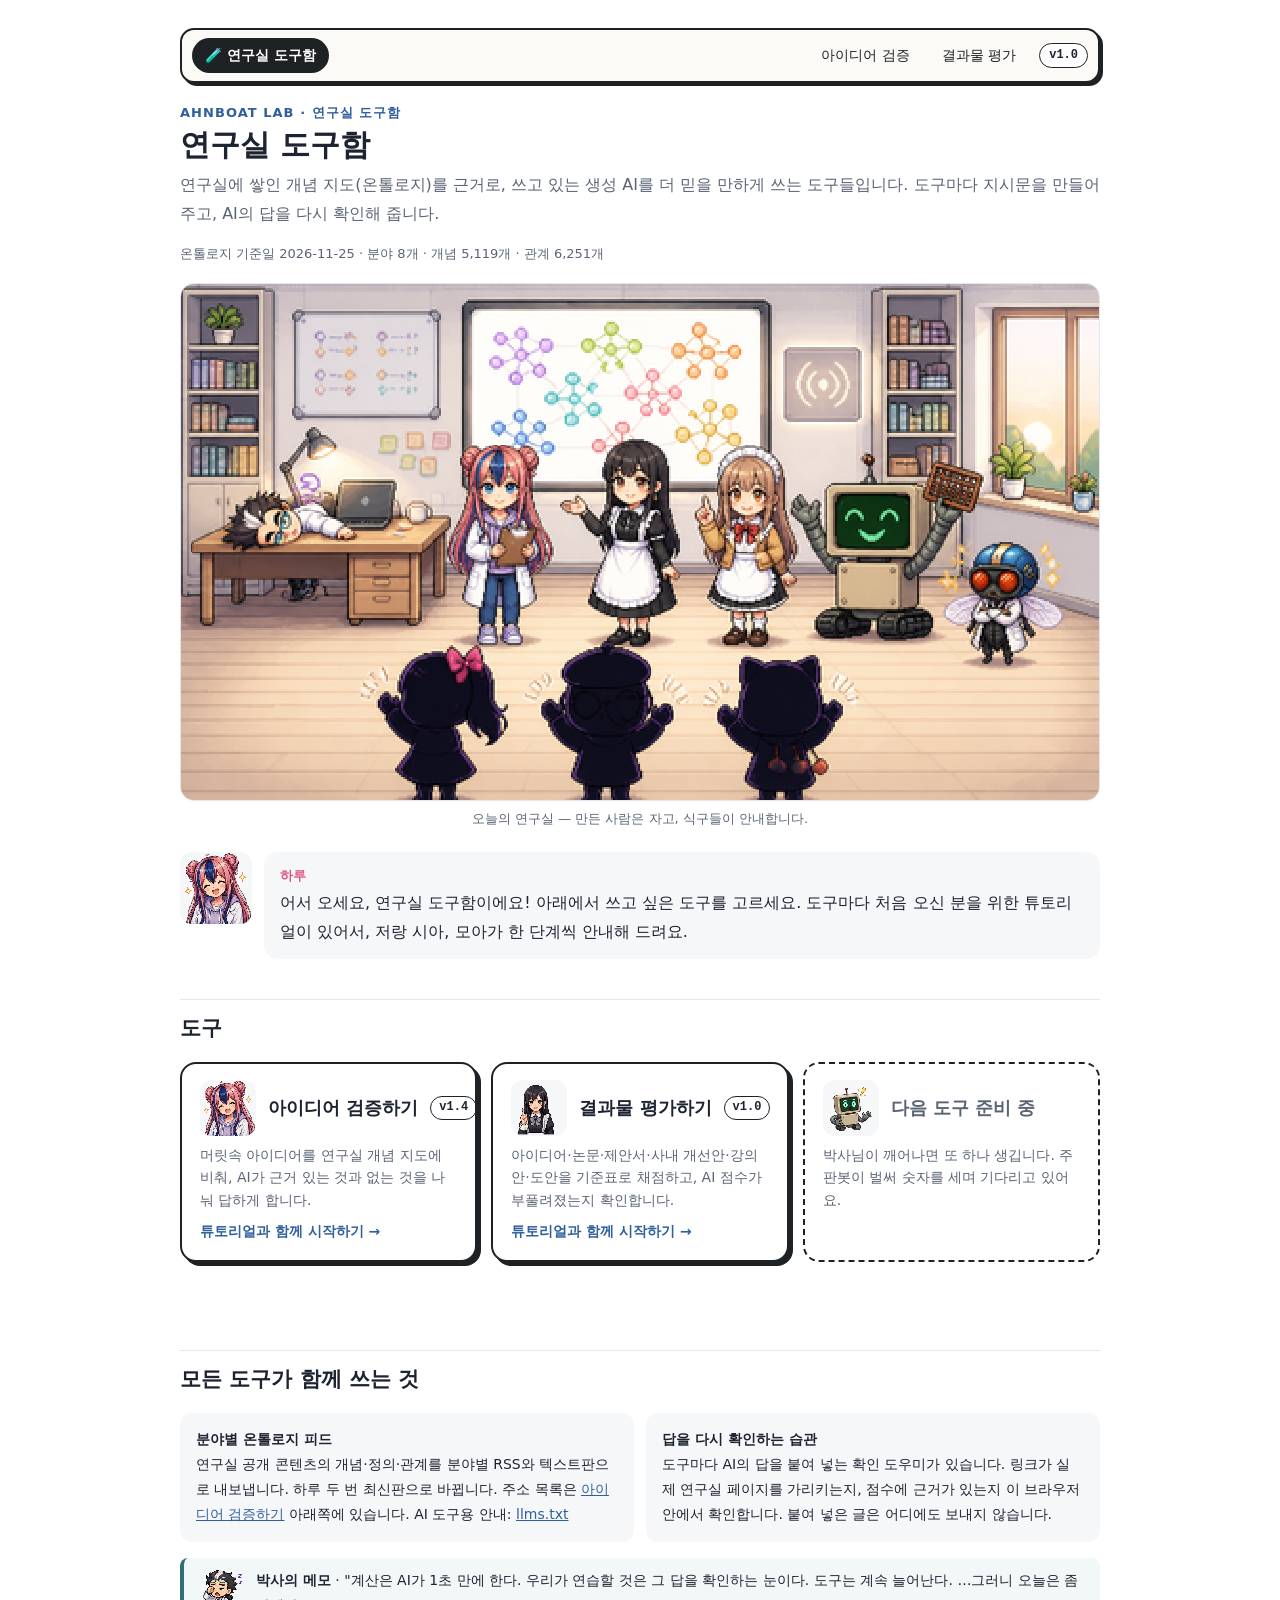
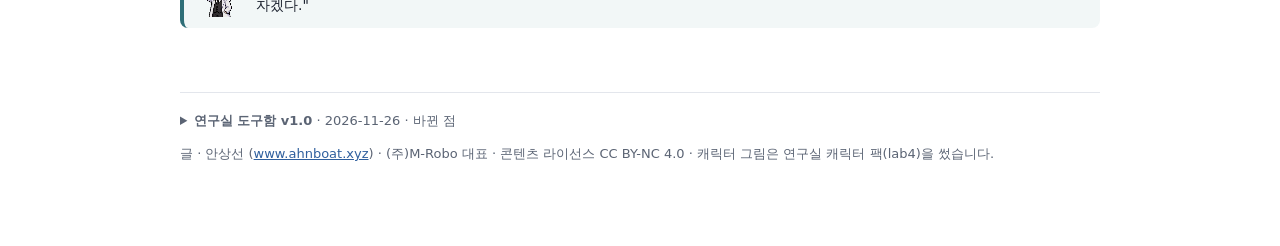
==== commit 7a76ee02: "도구마다 버전 표시: 메뉴·도구 카드·바닥글 바뀐 점·지시문 끝 줄 (도구함 v1.0 · 아이디어 검증 v1.4 · 결과물 평가 v1.0)" ====
--- a/index.html
+++ b/index.html
@@ -162,7 +162,7 @@
   .toolcard:hover { transform:translate(-2px,-2px); box-shadow:6px 6px 0 #1f2224; }
   .toolcard .top { display:flex; gap:12px; align-items:center; }
   .toolcard img { width:56px; height:56px; border-radius:12px; background:var(--soft); flex:none; }
-  .toolcard b { font-size:18px; }
+  .toolcard b { font-size:18px; white-space:nowrap; word-break:keep-all; }
   .toolcard p { margin:0; font-size:14px; color:var(--sub); line-height:1.6; }
   .toolcard .go { margin-top:auto; font-size:14px; font-weight:700; color:var(--accent); }
   .toolcard.soon { border-style:dashed; box-shadow:none; color:var(--sub); cursor:default; }
@@ -201,8 +201,9 @@
 (function () {
   var esc = LabKit.esc;
   LabKit.nav(document.getElementById("labnav"), "home", "");
+  LabKit.versionBox(document.querySelector("footer"), "home");
   document.getElementById("tools").innerHTML = LabKit.TOOLS.filter(function (t) { return t.id !== "home"; }).map(function (t) {
-    return '<a class="toolcard" href="' + t.href + '"><div class="top"><img class="px" src="assets/char/' + t.icon + '.webp" alt=""><b>' + esc(t.name) + '</b></div><p>' +
+    return '<a class="toolcard" href="' + t.href + '"><div class="top"><img class="px" src="assets/char/' + t.icon + '.webp" alt=""><b>' + esc(t.name) + '</b><span class="vtag" title="' + esc(t.date) + '">' + esc(t.version) + '</span></div><p>' +
       esc(t.desc) + '</p><span class="go">튜토리얼과 함께 시작하기 →</span></a>';
   }).join("") + '<div class="toolcard soon"><div class="top"><img class="px" src="assets/char/robo_wow.webp" alt=""><b>다음 도구 준비 중</b></div><p>박사님이 깨어나면 또 하나 생깁니다. 주판봇이 벌써 숫자를 세며 기다리고 있어요.</p></div>';
   fetch("feeds/index.json").then(function (r) { return r.json(); }).then(function (d) {
--- a/assets/labkit.css
+++ b/assets/labkit.css
@@ -5,3 +5,10 @@
 .labnav a:hover{border-color:#1f2224}
 .labnav a.on{background:#1f2224;color:#fff}
 @media (max-width:640px){.labnav a:first-child{flex-basis:100%;margin-right:0}}
+.labnav .ver{font-family:ui-monospace,Menlo,monospace;font-size:12px;font-weight:700;border:1.5px solid #1f2224;border-radius:99px;padding:1px 9px;background:#fff;margin-left:4px}
+.labver{margin:0 0 10px;font-size:13px}
+.labver summary{cursor:pointer}
+.labver ul{margin:6px 0 0;padding-left:20px}
+.labver li{margin:2px 0}
+.labver li span{font-family:ui-monospace,Menlo,monospace;font-size:12px}
+.toolcard .vtag{font-family:ui-monospace,Menlo,monospace;font-size:12px;font-weight:700;border:1.5px solid #1f2224;border-radius:99px;padding:0 8px;margin-left:auto}
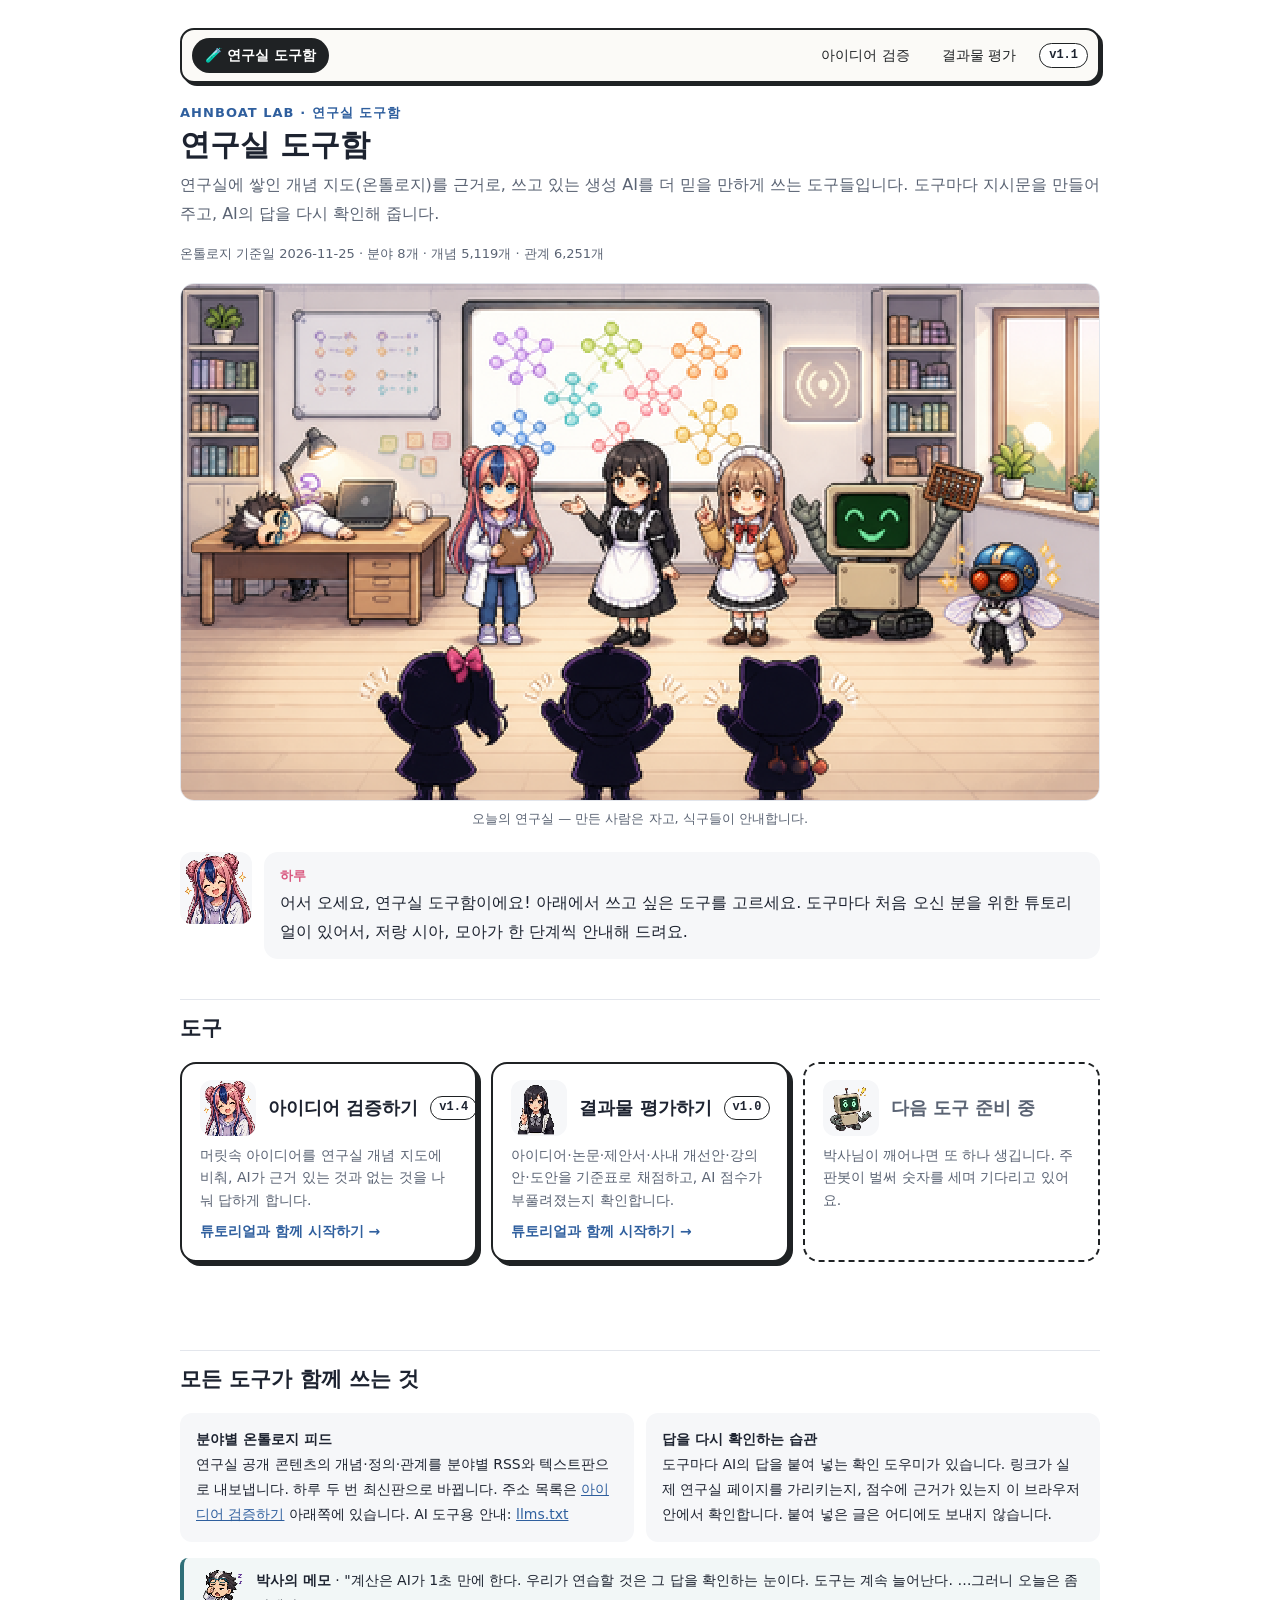
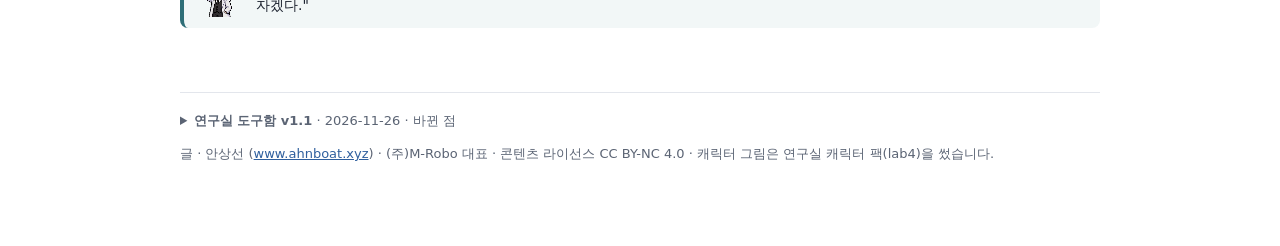
==== commit 7cf68dde: "도구함 v1.1: '도구함이 하는 일' 비포·애프터 그림 자리 (idea_before·idea_after 올리면 자동 표시)" ====
--- a/index.html
+++ b/index.html
@@ -165,6 +165,13 @@
   .toolcard b { font-size:18px; white-space:nowrap; word-break:keep-all; }
   .toolcard p { margin:0; font-size:14px; color:var(--sub); line-height:1.6; }
   .toolcard .go { margin-top:auto; font-size:14px; font-weight:700; color:var(--accent); }
+  .ba { display:none; margin-top:28px; }
+  .ba .pair { display:grid; grid-template-columns:1fr 1fr; gap:12px; }
+  .ba figure { margin:0; }
+  .ba img { display:block; width:100%; height:auto; border-radius:14px; border:1px solid var(--line); image-rendering:pixelated; }
+  .ba figcaption { font-size:13px; color:var(--sub); margin-top:6px; text-align:center; }
+  .ba .tag2 { display:inline-block; font-weight:700; font-size:12px; border:1.5px solid #1f2224; border-radius:99px; padding:0 9px; margin-right:6px; color:var(--ink); }
+  @media (max-width:640px) { .ba .pair { grid-template-columns:1fr; } }
   .toolcard.soon { border-style:dashed; box-shadow:none; color:var(--sub); cursor:default; }
   .toolcard.soon:hover { transform:none; }
 </style>
@@ -181,6 +188,15 @@
     <img src="assets/cover.webp" width="480" height="270" alt="밤새 도구를 만든 박사는 책상에 엎드려 자고, 하루·시아·모아가 개념 지도 화면 앞에서 안내하고, 주판봇과 초파리 연구원이 만족해하며, 미공개 X1·X2·X3이 박수를 치는 연구실 픽셀 그림">
     <figcaption>오늘의 연구실 — 만든 사람은 자고, 식구들이 안내합니다.</figcaption>
   </figure>
+
+  <section class="ba" id="ba" aria-label="도구함이 하는 일: 가이드 매뉴얼이 없을 때와 있을 때">
+    <h2 style="margin-top:20px">도구함이 하는 일</h2>
+    <div class="pair">
+      <figure><img id="baBefore" alt="가이드 매뉴얼이 없을 때: AI 손님 일곱이 밤늦게 서류 더미에 파묻혀, 출처를 지어내거나 끝없이 긴 답을 쓰며 허둥대는 픽셀 그림"><figcaption><span class="tag2">BEFORE</span>근거도 기준도 없이 시킨 일을 급하게 하는 AI</figcaption></figure>
+      <figure><img id="baAfter" alt="가이드 매뉴얼이 있을 때: 하루·시아·모아가 나눠 준 매뉴얼을 보고 AI 손님 일곱이 정리된 결과물을 여유 있게 내는 픽셀 그림"><figcaption><span class="tag2">AFTER</span>연구실 도구함이라는 가이드 매뉴얼을 받은 AI</figcaption></figure>
+    </div>
+    <p class="note" style="text-align:center">그림 속 AI 손님들은 특정 서비스가 아닌 오리지널 캐릭터입니다. 도구함이 만든 지시문은 ChatGPT·Claude·Gemini·Grok·Qwen·DeepSeek·뤼튼 등 어떤 생성 AI에도 붙일 수 있습니다.</p>
+  </section>
 
   <div class="say c-asst" style="margin-top:22px"><img class="px" src="assets/char/asst_spark.webp" alt="하루"><div class="bub"><b>하루</b>어서 오세요, 연구실 도구함이에요! 아래에서 쓰고 싶은 도구를 고르세요. 도구마다 처음 오신 분을 위한 튜토리얼이 있어서, 저랑 시아, 모아가 한 단계씩 안내해 드려요.</div></div>
 
@@ -208,6 +224,11 @@
   }).join("") + '<div class="toolcard soon"><div class="top"><img class="px" src="assets/char/robo_wow.webp" alt=""><b>다음 도구 준비 중</b></div><p>박사님이 깨어나면 또 하나 생깁니다. 주판봇이 벌써 숫자를 세며 기다리고 있어요.</p></div>';
   fetch("feeds/index.json").then(function (r) { return r.json(); }).then(function (d) {
     var s = d.summary || {};
+    var im = d.images || {};
+    if (im.idea_before && im.idea_after) {
+      document.getElementById("baBefore").src = im.idea_before; document.getElementById("baAfter").src = im.idea_after;
+      document.getElementById("ba").style.display = "block";
+    }
     document.getElementById("meta").textContent = "온톨로지 기준일 " + d.updated + " · 분야 " + d.fields.length + "개 · 개념 " + (s.concepts || 0).toLocaleString() + "개 · 관계 " + (s.relations || 0).toLocaleString() + "개";
   }).catch(function () { document.getElementById("meta").textContent = ""; });
 })();
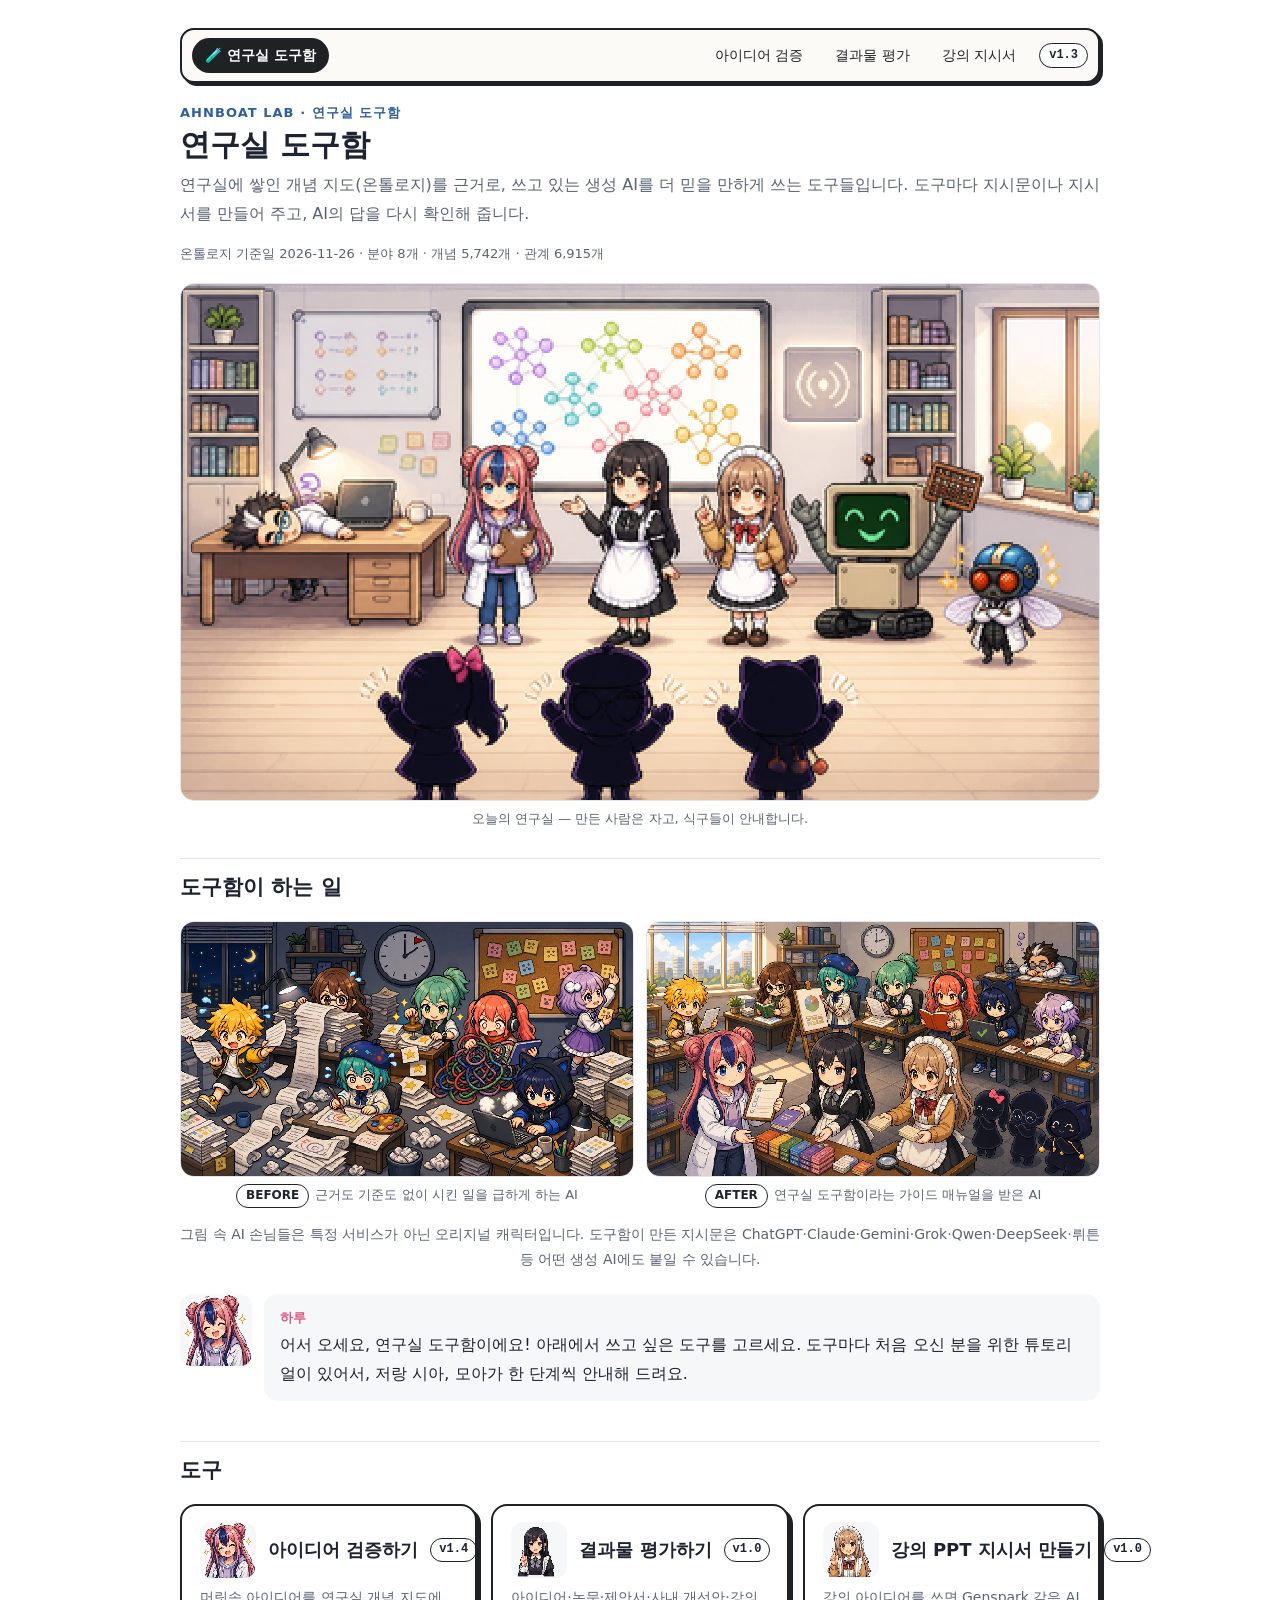
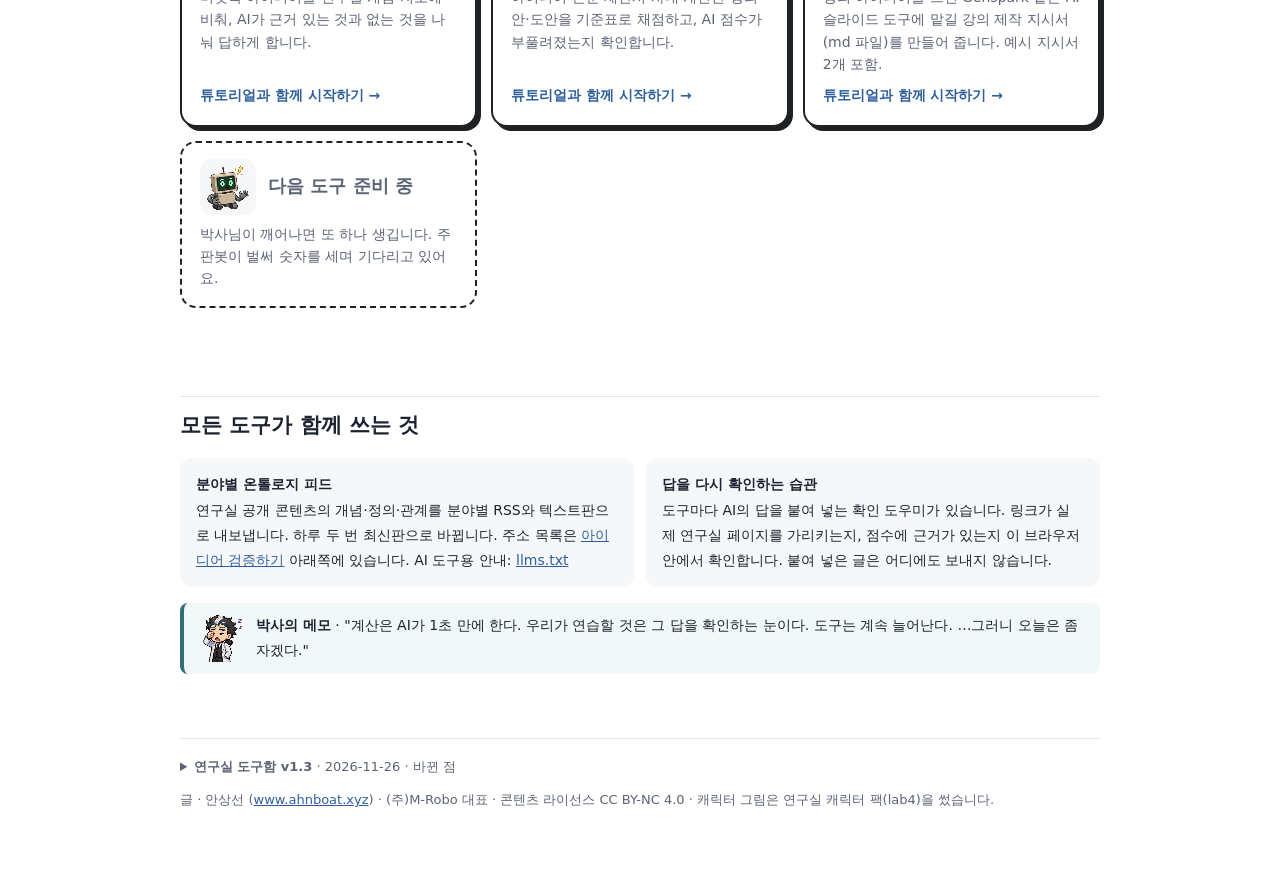
==== commit 38a88b52: "연구실 도구함에 세 번째 도구 '강의 PPT 지시서 만들기'(deck/) 추가 - 아이디어 → 강의 틀(차트 이어 묻기형 P1~P5 / 대시보드형 Q1·Q2→S1~S3) → 언어판" ====
--- a/index.html
+++ b/index.html
@@ -4,9 +4,9 @@
 <meta charset="utf-8">
 <meta name="viewport" content="width=device-width, initial-scale=1">
 <title>연구실 도구함 — ahnboat lab</title>
-<meta name="description" content="ahnboat lab 연구실 도구함. 아이디어 검증, 결과물 평가 등 연구실 개념 지도(온톨로지)를 근거로 생성 AI를 쓰는 도구 모음. 하루·시아·모아가 안내합니다.">
+<meta name="description" content="ahnboat lab 연구실 도구함. 아이디어 검증, 결과물 평가, 강의 PPT 지시서 만들기 등 연구실 개념 지도(온톨로지)를 근거로 생성 AI를 쓰는 도구 모음. 하루·시아·모아가 안내합니다.">
 <meta property="og:title" content="연구실 도구함 — ahnboat lab">
-<meta property="og:description" content="아이디어 검증하기 · 결과물 평가하기 — 연구실 개념 지도를 근거로 생성 AI를 똑똑하게 쓰는 도구들.">
+<meta property="og:description" content="아이디어 검증하기 · 결과물 평가하기 · 강의 PPT 지시서 만들기 — 연구실 개념 지도를 근거로 생성 AI를 똑똑하게 쓰는 도구들.">
 <meta property="og:image" content="https://adminmrobo.github.io/ahnboat_ontology_feed/assets/og.png">
 <meta property="og:type" content="website">
 <link rel="stylesheet" href="assets/labkit.css">
@@ -181,7 +181,7 @@
   <nav id="labnav"></nav>
   <div class="kicker">AHNBOAT LAB · 연구실 도구함</div>
   <h1>연구실 도구함</h1>
-  <p class="lead">연구실에 쌓인 개념 지도(온톨로지)를 근거로, 쓰고 있는 생성 AI를 더 믿을 만하게 쓰는 도구들입니다. 도구마다 지시문을 만들어 주고, AI의 답을 다시 확인해 줍니다.</p>
+  <p class="lead">연구실에 쌓인 개념 지도(온톨로지)를 근거로, 쓰고 있는 생성 AI를 더 믿을 만하게 쓰는 도구들입니다. 도구마다 지시문이나 지시서를 만들어 주고, AI의 답을 다시 확인해 줍니다.</p>
   <p class="meta" id="meta">온톨로지 기준일을 불러오는 중…</p>
 
   <figure class="cover">
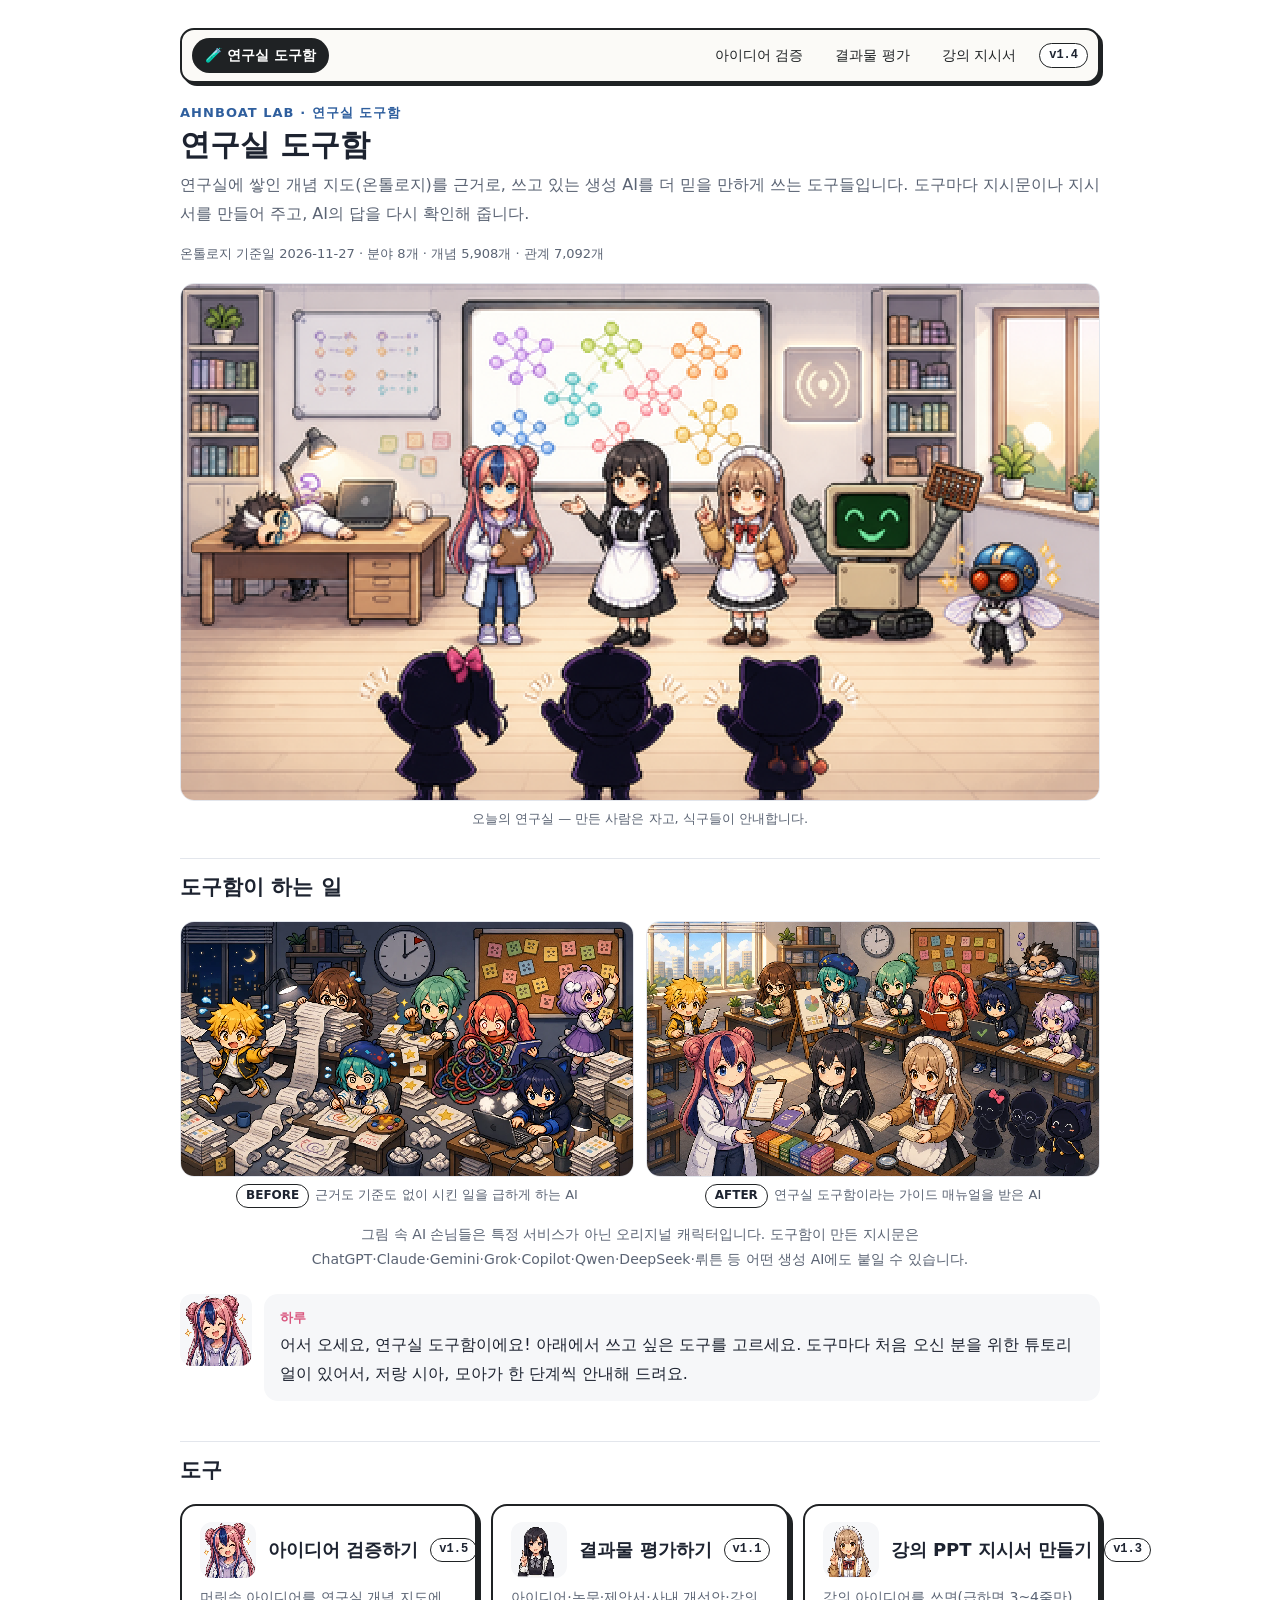
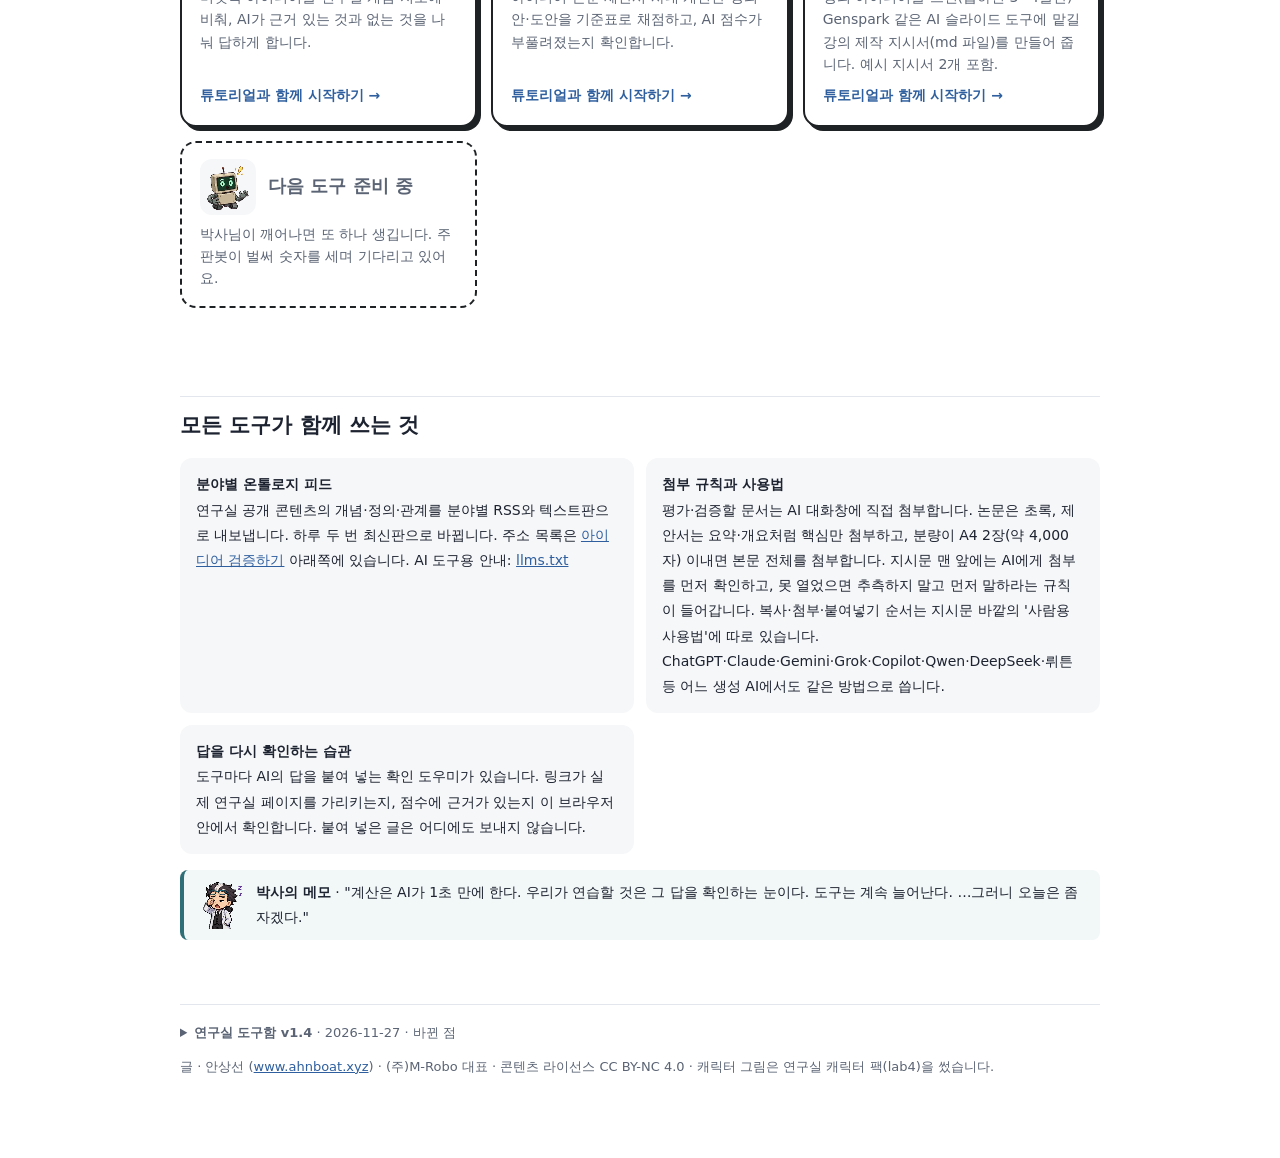
==== commit deb08793: "도구함 v1.4: 첨부 규칙·지시문 머리말·사람용 사용법 공통화 - 첨부 고르기(첨부 없음/파일/본문 붙여넣기): 논문은 초록, 제안서는 요약·개요 등, A4 2장(약 4,000자" ====
--- a/index.html
+++ b/index.html
@@ -195,7 +195,7 @@
       <figure><img id="baBefore" alt="가이드 매뉴얼이 없을 때: AI 손님 일곱이 밤늦게 서류 더미에 파묻혀, 출처를 지어내거나 끝없이 긴 답을 쓰며 허둥대는 픽셀 그림"><figcaption><span class="tag2">BEFORE</span>근거도 기준도 없이 시킨 일을 급하게 하는 AI</figcaption></figure>
       <figure><img id="baAfter" alt="가이드 매뉴얼이 있을 때: 하루·시아·모아가 나눠 준 매뉴얼을 보고 AI 손님 일곱이 정리된 결과물을 여유 있게 내는 픽셀 그림"><figcaption><span class="tag2">AFTER</span>연구실 도구함이라는 가이드 매뉴얼을 받은 AI</figcaption></figure>
     </div>
-    <p class="note" style="text-align:center">그림 속 AI 손님들은 특정 서비스가 아닌 오리지널 캐릭터입니다. 도구함이 만든 지시문은 ChatGPT·Claude·Gemini·Grok·Qwen·DeepSeek·뤼튼 등 어떤 생성 AI에도 붙일 수 있습니다.</p>
+    <p class="note" style="text-align:center">그림 속 AI 손님들은 특정 서비스가 아닌 오리지널 캐릭터입니다. 도구함이 만든 지시문은 ChatGPT·Claude·Gemini·Grok·Copilot·Qwen·DeepSeek·뤼튼 등 어떤 생성 AI에도 붙일 수 있습니다.</p>
   </section>
 
   <div class="say c-asst" style="margin-top:22px"><img class="px" src="assets/char/asst_spark.webp" alt="하루"><div class="bub"><b>하루</b>어서 오세요, 연구실 도구함이에요! 아래에서 쓰고 싶은 도구를 고르세요. 도구마다 처음 오신 분을 위한 튜토리얼이 있어서, 저랑 시아, 모아가 한 단계씩 안내해 드려요.</div></div>
@@ -206,6 +206,7 @@
   <h2>모든 도구가 함께 쓰는 것</h2>
   <div class="why">
     <div><b>분야별 온톨로지 피드</b><br>연구실 공개 콘텐츠의 개념·정의·관계를 분야별 RSS와 텍스트판으로 내보냅니다. 하루 두 번 최신판으로 바뀝니다. 주소 목록은 <a href="check/#feeds">아이디어 검증하기</a> 아래쪽에 있습니다. AI 도구용 안내: <a href="llms.txt">llms.txt</a></div>
+    <div><b>첨부 규칙과 사용법</b><br>평가·검증할 문서는 AI 대화창에 직접 첨부합니다. 논문은 초록, 제안서는 요약·개요처럼 핵심만 첨부하고, 분량이 A4 2장(약 4,000자) 이내면 본문 전체를 첨부합니다. 지시문 맨 앞에는 AI에게 첨부를 먼저 확인하고, 못 열었으면 추측하지 말고 먼저 말하라는 규칙이 들어갑니다. 복사·첨부·붙여넣기 순서는 지시문 바깥의 '사람용 사용법'에 따로 있습니다. ChatGPT·Claude·Gemini·Grok·Copilot·Qwen·DeepSeek·뤼튼 등 어느 생성 AI에서도 같은 방법으로 씁니다.</div>
     <div><b>답을 다시 확인하는 습관</b><br>도구마다 AI의 답을 붙여 넣는 확인 도우미가 있습니다. 링크가 실제 연구실 페이지를 가리키는지, 점수에 근거가 있는지 이 브라우저 안에서 확인합니다. 붙여 넣은 글은 어디에도 보내지 않습니다.</div>
   </div>
   <div class="memo" style="margin-top:16px"><img class="px" src="assets/char/doc_sleepy.webp" alt="박사"><div><b>박사의 메모</b> · "계산은 AI가 1초 만에 한다. 우리가 연습할 것은 그 답을 확인하는 눈이다. 도구는 계속 늘어난다. …그러니 오늘은 좀 자겠다."</div></div>
--- a/assets/labkit.css
+++ b/assets/labkit.css
@@ -12,3 +12,17 @@
 .labver li{margin:2px 0}
 .labver li span{font-family:ui-monospace,Menlo,monospace;font-size:12px}
 .toolcard .vtag{font-family:ui-monospace,Menlo,monospace;font-size:12px;font-weight:700;border:1.5px solid #1f2224;border-radius:99px;padding:0 8px;margin-left:auto}
+/* 첨부 고르기·사람용 사용법 (v1.4) */
+.labatt{margin:12px 0 0;padding:10px 12px;border:1.5px dashed #1f2224;border-radius:12px;background:#fff;font-size:14px}
+.labatt .lab-row{display:flex;gap:10px;flex-wrap:wrap;align-items:center;margin:4px 0}
+.labatt select,.labatt input[type=text]{font:inherit;padding:4px 8px;border:1.5px solid #1f2224;border-radius:8px;background:#fff}
+.labatt input[type=text]{width:100%;box-sizing:border-box;margin-top:2px}
+.labatt textarea{min-height:110px}
+.labatt .lab-rule,.labatt .lab-sec{margin:6px 0 0;font-size:13px}
+.labatt .lab-sec{color:#8a5a00}
+.labatt .lab-warn{color:#b26a00;font-weight:700}
+.labhow{margin:12px 0 0;padding:10px 14px;border:2px solid #1f2224;border-radius:12px;background:#fbfaf7;box-shadow:3px 3px 0 #1f2224;font-size:14px}
+.labhow .lab-hd{display:flex;gap:10px;align-items:baseline;flex-wrap:wrap}
+.labhow ol{margin:6px 0;padding-left:22px}
+.labhow li{margin:3px 0}
+.labhow p{margin:4px 0 0;font-size:13px}
